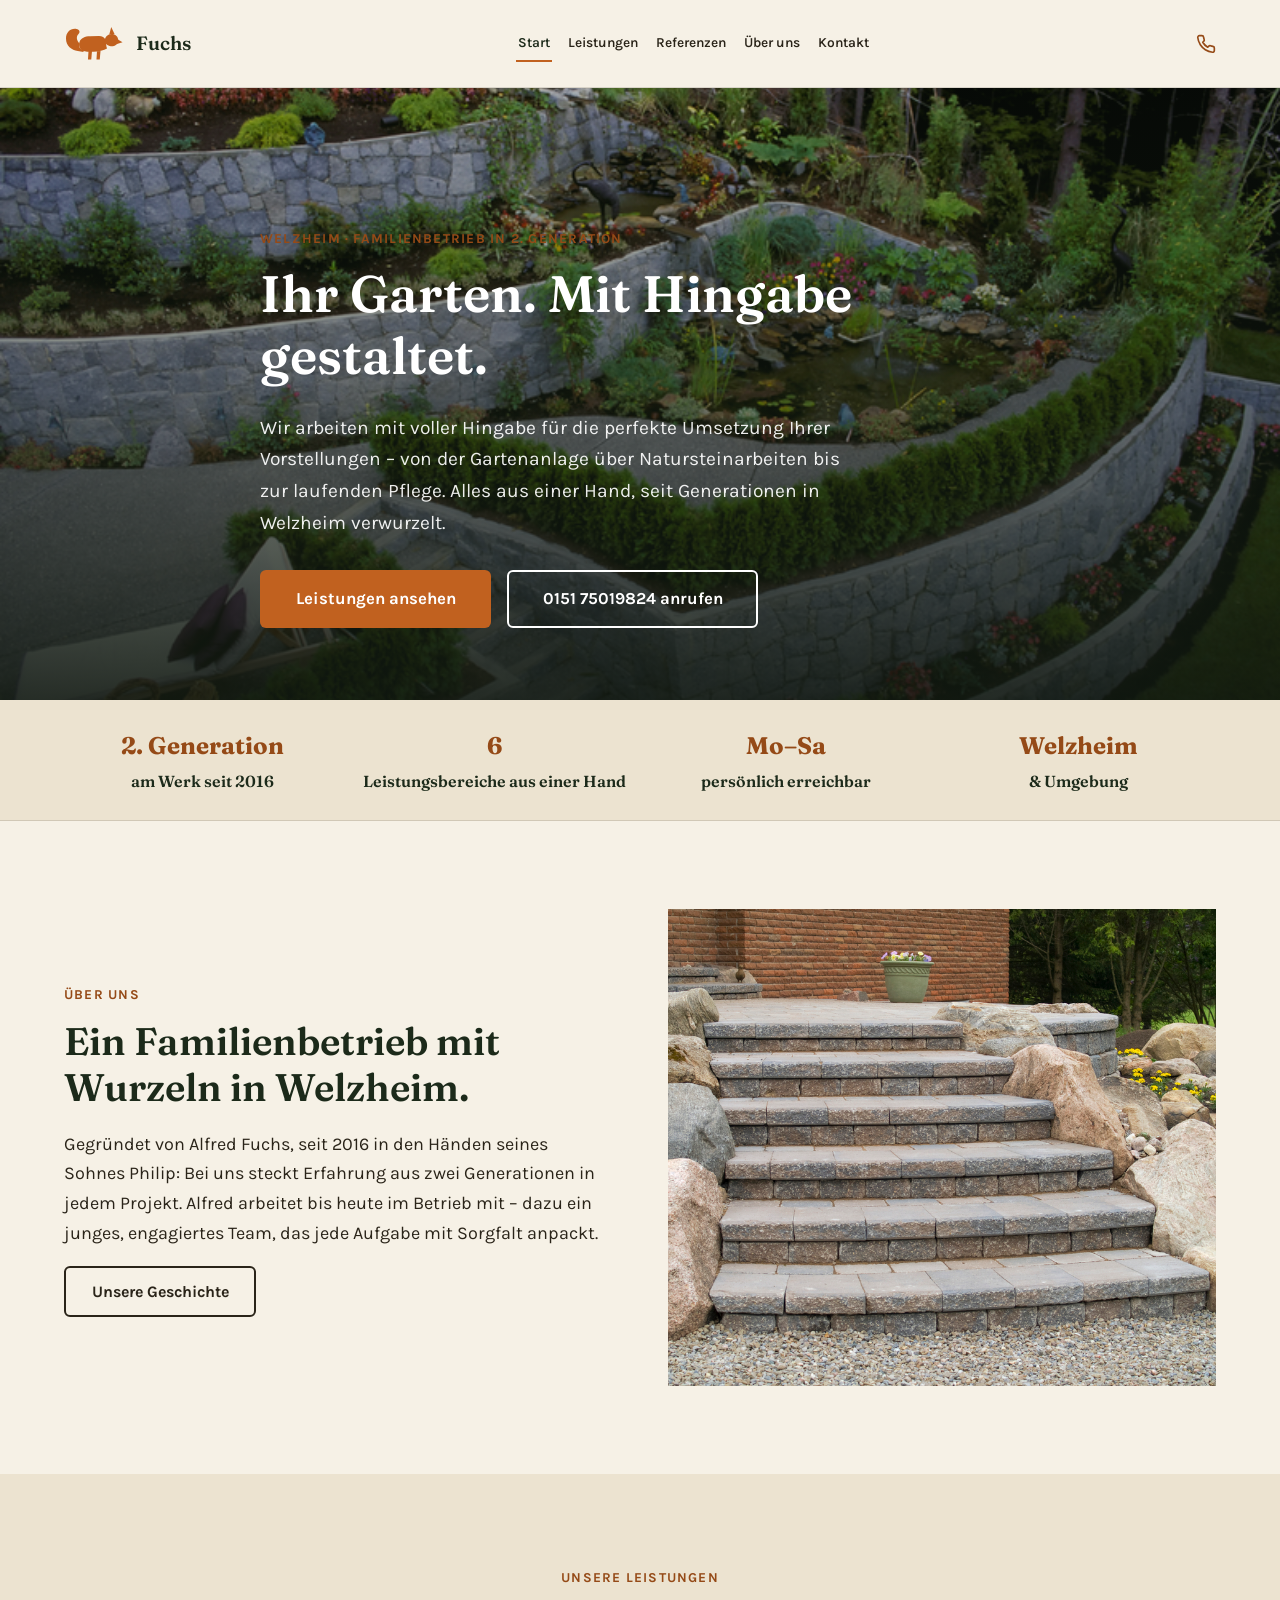
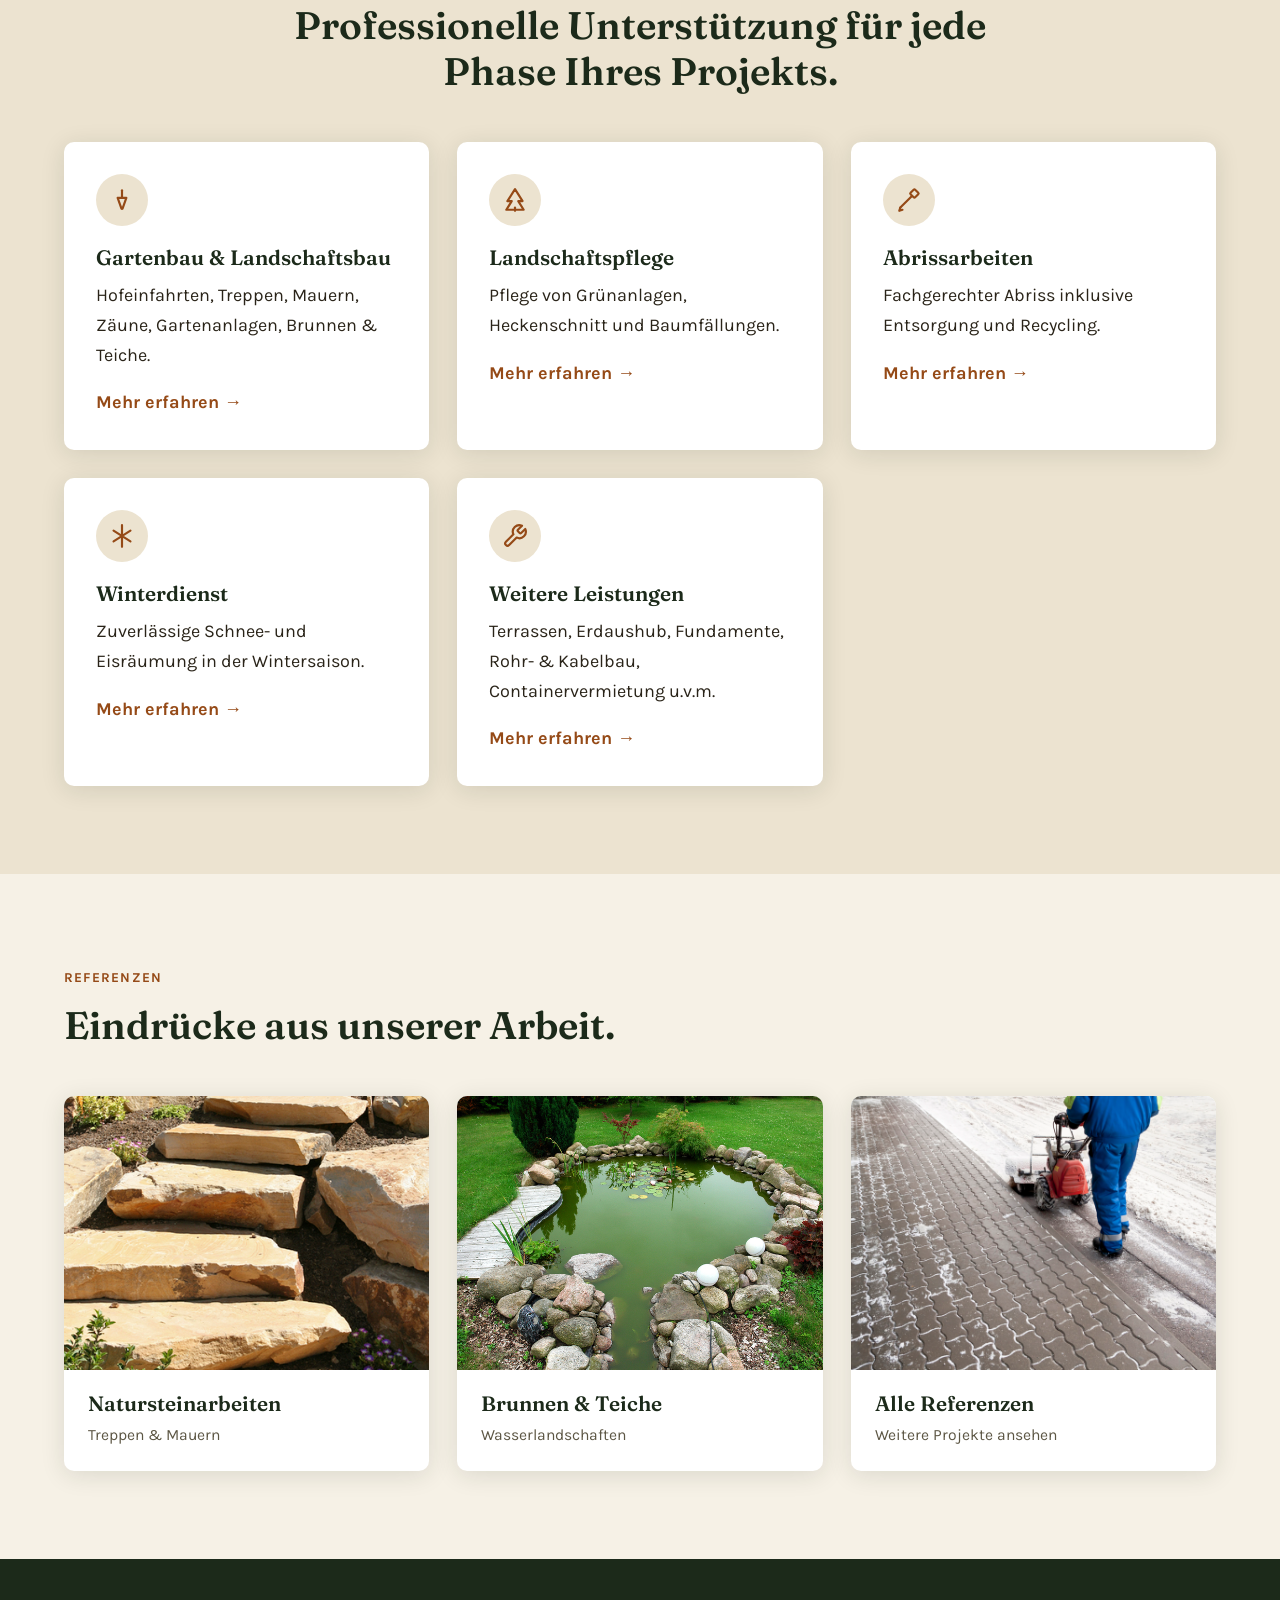
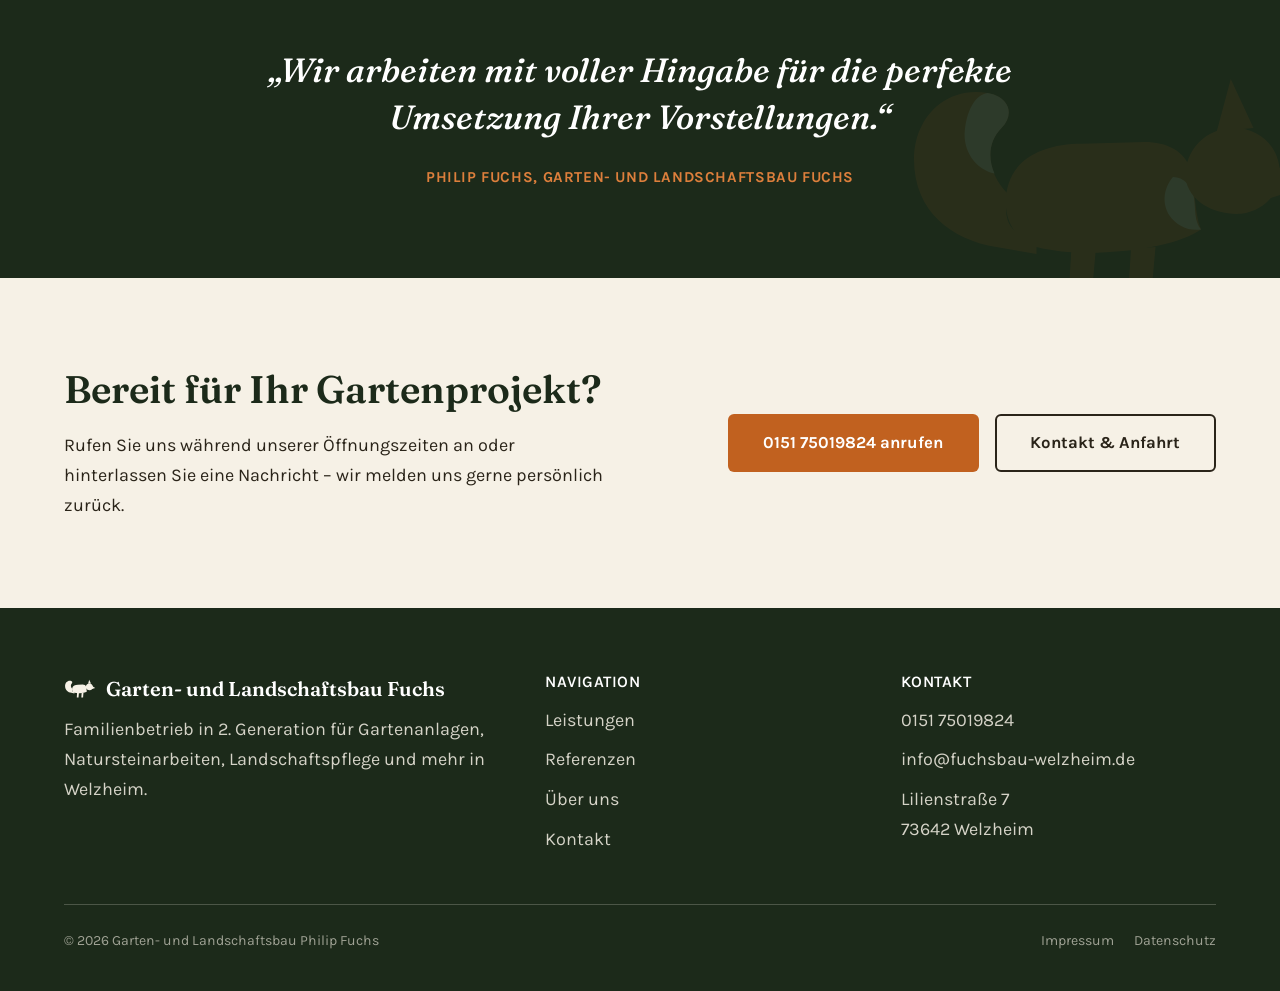
==== index.html @ cc35c5fd "Initial pitch-demo website for Garten- und Landschaftsbau Philip Fuchs Modern static site (HTML/CSS/" ====
<!DOCTYPE html>
<html lang="de">
<head>
<meta charset="UTF-8">
<script>document.documentElement.classList.add('js');</script>
<meta name="viewport" content="width=device-width, initial-scale=1.0">
<meta name="description" content="Garten- und Landschaftsbau Philip Fuchs in Welzheim – Familienbetrieb in 2. Generation für Gartenanlagen, Natursteinarbeiten, Landschaftspflege, Abrissarbeiten und Winterdienst.">
<meta name="keywords" content="Garten- und Landschaftsbau Welzheim, Philip Fuchs, Gartenbau, Landschaftsbau, Natursteinmauern, Gartenpflege, Baumfällung, Winterdienst, Pflasterarbeiten">
<title>Garten- und Landschaftsbau Philip Fuchs – Welzheim</title>
<link rel="icon" href="assets/images/favicon.svg" type="image/svg+xml">
<link rel="stylesheet" href="css/fonts.css">
<link rel="stylesheet" href="css/style.css?v=1">
</head>
<body>

<a class="skip-link" href="#main">Zum Inhalt springen</a>

<header class="site-header" id="site-header">
  <div class="container site-header__inner">
    <a href="index.html" class="site-header__brand" aria-label="Garten- und Landschaftsbau Philip Fuchs – Startseite">
      <img src="assets/images/favicon.svg" alt="" class="site-header__logo-img">
      <span class="site-header__brand-text">
        <span class="site-header__brand-main">Fuchs</span>
        <span class="site-header__brand-sub">Garten- &amp; Landschaftsbau seit Generationen</span>
      </span>
    </a>

    <nav id="site-nav" aria-label="Hauptnavigation">
      <ul class="site-nav__list">
        <li><a href="index.html" class="site-nav__link">Start</a></li>
        <li><a href="leistungen.html" class="site-nav__link">Leistungen</a></li>
        <li><a href="referenzen.html" class="site-nav__link">Referenzen</a></li>
        <li><a href="ueber-uns.html" class="site-nav__link">Über uns</a></li>
        <li><a href="kontakt.html" class="site-nav__link">Kontakt</a></li>
      </ul>
    </nav>

    <div class="site-header__actions">
      <a href="tel:+4915175019824" class="site-header__phone">
        <svg viewBox="0 0 24 24" fill="none" stroke="currentColor" stroke-width="2" stroke-linecap="round" stroke-linejoin="round" aria-hidden="true"><path d="M22 16.92v3a2 2 0 0 1-2.18 2 19.79 19.79 0 0 1-8.63-3.07 19.5 19.5 0 0 1-6-6 19.79 19.79 0 0 1-3.07-8.67A2 2 0 0 1 4.11 2h3a2 2 0 0 1 2 1.72c.127.96.361 1.903.7 2.81a2 2 0 0 1-.45 2.11L8.09 9.91a16 16 0 0 0 6 6l1.27-1.27a2 2 0 0 1 2.11-.45c.907.339 1.85.573 2.81.7A2 2 0 0 1 22 16.92z"/></svg>
        <span>0151 75019824</span>
      </a>
      <button id="nav-toggle" class="nav-toggle" aria-label="Menü öffnen" aria-expanded="false" aria-controls="site-nav">
        <span></span><span></span><span></span>
      </button>
    </div>
  </div>
</header>

<main id="main">

  <!-- DESKTOP: klassischer Foto-Hero -->
  <section class="hero-full" aria-label="Willkommen bei Garten- und Landschaftsbau Philip Fuchs">
    <div class="hero-full__bg" style="background-image:url('assets/images/referenz-gartenanlage-teich-terrassen.jpg')" aria-hidden="true"></div>
    <div class="container hero-full__content">
      <p class="eyebrow">Welzheim · Familienbetrieb in 2. Generation</p>
      <h1>Ihr Garten. Mit Hingabe gestaltet.</h1>
      <p class="hero__lead">Wir arbeiten mit voller Hingabe für die perfekte Umsetzung Ihrer Vorstellungen – von der Gartenanlage über Natursteinarbeiten bis zur laufenden Pflege. Alles aus einer Hand, seit Generationen in Welzheim verwurzelt.</p>
      <div class="hero__ctas">
        <a href="leistungen.html" class="btn btn--primary btn--lg">Leistungen ansehen</a>
        <a href="tel:+4915175019824" class="btn btn--outline btn--lg">0151 75019824 anrufen</a>
      </div>
    </div>
  </section>

  <!-- MOBIL -->
  <section class="home-hero" aria-label="Willkommen bei Garten- und Landschaftsbau Philip Fuchs">
    <div class="home-hero__bg" style="background-image:url('assets/images/referenz-gartenanlage-teich-terrassen.jpg')" aria-hidden="true"></div>
    <div class="container home-hero__content">
      <h1>Ihr Garten. Mit Hingabe gestaltet.</h1>
    </div>
  </section>
  <section class="home-intro">
    <div class="container">
      <p class="eyebrow">Welzheim · Familienbetrieb in 2. Generation</p>
      <p class="lead">Wir arbeiten mit voller Hingabe für die perfekte Umsetzung Ihrer Vorstellungen – von der Gartenanlage über Natursteinarbeiten bis zur laufenden Pflege.</p>
      <div class="hero__ctas">
        <a href="leistungen.html" class="btn btn--primary btn--lg">Leistungen ansehen</a>
        <a href="tel:+4915175019824" class="btn btn--outline btn--lg">0151 75019824 anrufen</a>
      </div>
    </div>
  </section>

  <!-- TRUST BAR -->
  <div class="trust-bar">
    <div class="container">
      <ul class="trust-bar__list">
        <li><strong>2. Generation</strong>am Werk seit 2016</li>
        <li><strong>6</strong>Leistungsbereiche aus einer Hand</li>
        <li><strong>Mo–Sa</strong>persönlich erreichbar</li>
        <li><strong>Welzheim</strong>&amp; Umgebung</li>
      </ul>
    </div>
  </div>

  <!-- ÜBER UNS TEASER -->
  <section class="section">
    <div class="container">
      <div class="grid grid--2" style="align-items:center; gap:56px;">
        <div class="reveal">
          <p class="eyebrow">Über uns</p>
          <h2>Ein Familienbetrieb mit Wurzeln in Welzheim.</h2>
          <p>Gegründet von Alfred Fuchs, seit 2016 in den Händen seines Sohnes Philip: Bei uns steckt Erfahrung aus zwei Generationen in jedem Projekt. Alfred arbeitet bis heute im Betrieb mit – dazu ein junges, engagiertes Team, das jede Aufgabe mit Sorgfalt anpackt.</p>
          <p><a href="ueber-uns.html" class="btn btn--outline">Unsere Geschichte</a></p>
        </div>
        <div class="reveal">
          <img src="assets/images/referenz-hauseingang-pflastertreppe.jpg" alt="Gepflasterte Eingangstreppe mit Natursteinmauern und Bepflanzung">
        </div>
      </div>
    </div>
  </section>

  <!-- LEISTUNGEN -->
  <section class="section section--alt">
    <div class="container">
      <div class="section__head section__head--center">
        <p class="eyebrow">Unsere Leistungen</p>
        <h2>Professionelle Unterstützung für jede Phase Ihres Projekts.</h2>
      </div>
      <div class="grid grid--3 reveal-group">
        <a href="leistungen.html#gartenbau" class="card card--service card--link reveal">
          <div class="card__icon"><svg viewBox="0 0 24 24" fill="none" stroke="currentColor" stroke-width="2" stroke-linecap="round" stroke-linejoin="round" aria-hidden="true"><path d="M12 3v7"/><path d="M8 10h8l-3.5 10a.6.6 0 0 1-1 0z"/></svg></div>
          <h3>Gartenbau &amp; Landschaftsbau</h3>
          <p>Hofeinfahrten, Treppen, Mauern, Zäune, Gartenanlagen, Brunnen &amp; Teiche.</p>
          <p class="card__cta">Mehr erfahren →</p>
        </a>
        <a href="leistungen.html#pflege" class="card card--service card--link reveal">
          <div class="card__icon"><svg viewBox="0 0 24 24" fill="none" stroke="currentColor" stroke-width="2" stroke-linecap="round" stroke-linejoin="round" aria-hidden="true"><path d="M12 2 5 13h4l-5 8h16l-5-8h4z"/><path d="M12 22v-3"/></svg></div>
          <h3>Landschaftspflege</h3>
          <p>Pflege von Grünanlagen, Heckenschnitt und Baumfällungen.</p>
          <p class="card__cta">Mehr erfahren →</p>
        </a>
        <a href="leistungen.html#abriss" class="card card--service card--link reveal">
          <div class="card__icon"><svg viewBox="0 0 24 24" fill="none" stroke="currentColor" stroke-width="2" stroke-linecap="round" stroke-linejoin="round" aria-hidden="true"><rect x="14" y="3" width="6" height="6" rx="1" transform="rotate(45 17 6)"/><path d="M14.5 8.5 4 19"/><path d="M4 19l-1 3 3-1"/></svg></div>
          <h3>Abrissarbeiten</h3>
          <p>Fachgerechter Abriss inklusive Entsorgung und Recycling.</p>
          <p class="card__cta">Mehr erfahren →</p>
        </a>
        <a href="leistungen.html#winterdienst" class="card card--service card--link reveal">
          <div class="card__icon"><svg viewBox="0 0 24 24" fill="none" stroke="currentColor" stroke-width="2" stroke-linecap="round" stroke-linejoin="round" aria-hidden="true"><path d="M12 2v20M4.2 7l15.6 10M4.2 17l15.6-10"/></svg></div>
          <h3>Winterdienst</h3>
          <p>Zuverlässige Schnee- und Eisräumung in der Wintersaison.</p>
          <p class="card__cta">Mehr erfahren →</p>
        </a>
        <a href="leistungen.html#weitere" class="card card--service card--link reveal">
          <div class="card__icon"><svg viewBox="0 0 24 24" fill="none" stroke="currentColor" stroke-width="2" stroke-linecap="round" stroke-linejoin="round" aria-hidden="true"><path d="M14.7 6.3a1 1 0 0 0 0 1.4l1.6 1.6a1 1 0 0 0 1.4 0l3.77-3.77a6 6 0 0 1-7.94 7.94l-6.91 6.91a2.12 2.12 0 0 1-3-3l6.91-6.91a6 6 0 0 1 7.94-7.94l-3.76 3.76z"/></svg></div>
          <h3>Weitere Leistungen</h3>
          <p>Terrassen, Erdaushub, Fundamente, Rohr- &amp; Kabelbau, Containervermietung u.v.m.</p>
          <p class="card__cta">Mehr erfahren →</p>
        </a>
      </div>
    </div>
  </section>

  <!-- REFERENZEN TEASER -->
  <section class="section">
    <div class="container">
      <div class="section__head">
        <p class="eyebrow">Referenzen</p>
        <h2>Eindrücke aus unserer Arbeit.</h2>
      </div>
      <div class="grid grid--3 reveal-group">
        <a href="referenzen.html" class="portfolio-card reveal">
          <div class="portfolio-card__frame"><img src="assets/images/referenz-natursteintreppe.jpg" alt="Natursteintreppe im Garten" class="portfolio-card__img"></div>
          <div class="portfolio-card__body"><h3>Natursteinarbeiten</h3><p>Treppen &amp; Mauern</p></div>
        </a>
        <a href="referenzen.html" class="portfolio-card reveal">
          <div class="portfolio-card__frame"><img src="assets/images/referenz-teich-seerosen.jpg" alt="Gartenteich mit Seerosen und Natursteinrand" class="portfolio-card__img"></div>
          <div class="portfolio-card__body"><h3>Brunnen &amp; Teiche</h3><p>Wasserlandschaften</p></div>
        </a>
        <a href="referenzen.html" class="portfolio-card reveal">
          <div class="portfolio-card__frame"><img src="assets/images/referenz-winterdienst-schneeraeumung.jpg" alt="Winterdienst auf gepflastertem Weg" class="portfolio-card__img"></div>
          <div class="portfolio-card__body"><h3>Alle Referenzen</h3><p>Weitere Projekte ansehen</p></div>
        </a>
      </div>
    </div>
  </section>

  <!-- ZITAT-BAND -->
  <section class="section section--dark quote-band">
    <img src="assets/images/fox-mark-color.svg" alt="" class="quote-band__mark" aria-hidden="true">
    <div class="container">
      <blockquote>„Wir arbeiten mit voller Hingabe für die perfekte Umsetzung Ihrer Vorstellungen.“</blockquote>
      <cite>Philip Fuchs, Garten- und Landschaftsbau Fuchs</cite>
    </div>
  </section>

  <!-- KONTAKT CTA -->
  <section class="section">
    <div class="container">
      <div class="grid grid--2" style="align-items:center; gap:40px;">
        <div>
          <h2>Bereit für Ihr Gartenprojekt?</h2>
          <p>Rufen Sie uns während unserer Öffnungszeiten an oder hinterlassen Sie eine Nachricht – wir melden uns gerne persönlich zurück.</p>
        </div>
        <div style="display:flex; gap:16px; flex-wrap:wrap; justify-content:flex-end;">
          <a href="tel:+4915175019824" class="btn btn--primary btn--lg">0151 75019824 anrufen</a>
          <a href="kontakt.html" class="btn btn--outline btn--lg">Kontakt &amp; Anfahrt</a>
        </div>
      </div>
    </div>
  </section>

</main>

<footer class="site-footer">
  <div class="container">
    <div class="footer-grid">
      <div>
        <div class="footer-brand"><img src="assets/images/fox-mark-cream.svg" alt="">Garten- und Landschaftsbau Fuchs</div>
        <p>Familienbetrieb in 2. Generation für Gartenanlagen, Natursteinarbeiten, Landschaftspflege und mehr in Welzheim.</p>
      </div>
      <div>
        <h4>Navigation</h4>
        <ul>
          <li><a href="leistungen.html">Leistungen</a></li>
          <li><a href="referenzen.html">Referenzen</a></li>
          <li><a href="ueber-uns.html">Über uns</a></li>
          <li><a href="kontakt.html">Kontakt</a></li>
        </ul>
      </div>
      <div>
        <h4>Kontakt</h4>
        <ul>
          <li><a href="tel:+4915175019824">0151 75019824</a></li>
          <li><a href="mailto:info@fuchsbau-welzheim.de">info@fuchsbau-welzheim.de</a></li>
          <li>Lilienstraße 7<br>73642 Welzheim</li>
        </ul>
      </div>
    </div>
    <div class="footer-bottom">
      <span>&copy; <span id="year"></span> Garten- und Landschaftsbau Philip Fuchs</span>
      <ul>
        <li><a href="impressum.html">Impressum</a></li>
        <li><a href="datenschutz.html">Datenschutz</a></li>
      </ul>
    </div>
  </div>
</footer>

<script src="js/main.js?v=1"></script>
</body>
</html>
---- css/fonts.css ----
/* ============================================================
   fonts.css – Selbst gehostete Google Fonts (Fraunces, Karla).
   Kein Nachladen von fonts.googleapis.com / fonts.gstatic.com beim
   Seitenaufruf (DSGVO: keine Verbindung zu Google-Servern nötig).

   Dateien liegen lokal unter assets/fonts/ und wurden 1:1 von Google
   Fonts heruntergeladen (Fraunces 500/600/700 + Italic 500, Karla
   400/500/600/700). Enthalten sind "latin" und "latin-ext" (deckt
   Deutsch inkl. ä/ö/ü/ß vollständig ab).
   ============================================================ */

/* ── Fraunces (Überschriften) ───────────────────────────────── */
/* latin-ext */
@font-face {
  font-family: 'Fraunces';
  font-style: italic;
  font-weight: 500;
  font-display: swap;
  src: url('../assets/fonts/6NVf8FyLNQOQZAnv9ZwNjucMHVn85Ni7emAe9lKqZTnbB-gzTK0K1ChJdt9vIVYX9G37lvd9sPEKsxx664UJf1h5Tc7frU92Ng.woff2') format('woff2');
  unicode-range: U+0100-02BA, U+02BD-02C5, U+02C7-02CC, U+02CE-02D7, U+02DD-02FF, U+0304, U+0308, U+0329, U+1D00-1DBF, U+1E00-1E9F, U+1EF2-1EFF, U+2020, U+20A0-20AB, U+20AD-20C0, U+2113, U+2C60-2C7F, U+A720-A7FF;
}
/* latin */
@font-face {
  font-family: 'Fraunces';
  font-style: italic;
  font-weight: 500;
  font-display: swap;
  src: url('../assets/fonts/6NVf8FyLNQOQZAnv9ZwNjucMHVn85Ni7emAe9lKqZTnbB-gzTK0K1ChJdt9vIVYX9G37lvd9sPEKsxx664UJf1h5Tc7RrU8.woff2') format('woff2');
  unicode-range: U+0000-00FF, U+0131, U+0152-0153, U+02BB-02BC, U+02C6, U+02DA, U+02DC, U+0304, U+0308, U+0329, U+2000-206F, U+20AC, U+2122, U+2191, U+2193, U+2212, U+2215, U+FEFF, U+FFFD;
}
/* latin-ext — weights 500/600/700 share the same optical-size file */
@font-face {
  font-family: 'Fraunces';
  font-style: normal;
  font-weight: 500;
  font-display: swap;
  src: url('../assets/fonts/6NUu8FyLNQOQZAnv9bYEvDiIdE9Ea92uemAk_WBq8U_9v0c2Wa0K7iN7hzFUPJH58nib14c1qv86Rg.woff2') format('woff2');
  unicode-range: U+0100-02BA, U+02BD-02C5, U+02C7-02CC, U+02CE-02D7, U+02DD-02FF, U+0304, U+0308, U+0329, U+1D00-1DBF, U+1E00-1E9F, U+1EF2-1EFF, U+2020, U+20A0-20AB, U+20AD-20C0, U+2113, U+2C60-2C7F, U+A720-A7FF;
}
/* latin */
@font-face {
  font-family: 'Fraunces';
  font-style: normal;
  font-weight: 500;
  font-display: swap;
  src: url('../assets/fonts/6NUu8FyLNQOQZAnv9bYEvDiIdE9Ea92uemAk_WBq8U_9v0c2Wa0K7iN7hzFUPJH58nib14c7qv8.woff2') format('woff2');
  unicode-range: U+0000-00FF, U+0131, U+0152-0153, U+02BB-02BC, U+02C6, U+02DA, U+02DC, U+0304, U+0308, U+0329, U+2000-206F, U+20AC, U+2122, U+2191, U+2193, U+2212, U+2215, U+FEFF, U+FFFD;
}
/* latin-ext */
@font-face {
  font-family: 'Fraunces';
  font-style: normal;
  font-weight: 600;
  font-display: swap;
  src: url('../assets/fonts/6NUu8FyLNQOQZAnv9bYEvDiIdE9Ea92uemAk_WBq8U_9v0c2Wa0K7iN7hzFUPJH58nib14c1qv86Rg.woff2') format('woff2');
  unicode-range: U+0100-02BA, U+02BD-02C5, U+02C7-02CC, U+02CE-02D7, U+02DD-02FF, U+0304, U+0308, U+0329, U+1D00-1DBF, U+1E00-1E9F, U+1EF2-1EFF, U+2020, U+20A0-20AB, U+20AD-20C0, U+2113, U+2C60-2C7F, U+A720-A7FF;
}
/* latin */
@font-face {
  font-family: 'Fraunces';
  font-style: normal;
  font-weight: 600;
  font-display: swap;
  src: url('../assets/fonts/6NUu8FyLNQOQZAnv9bYEvDiIdE9Ea92uemAk_WBq8U_9v0c2Wa0K7iN7hzFUPJH58nib14c7qv8.woff2') format('woff2');
  unicode-range: U+0000-00FF, U+0131, U+0152-0153, U+02BB-02BC, U+02C6, U+02DA, U+02DC, U+0304, U+0308, U+0329, U+2000-206F, U+20AC, U+2122, U+2191, U+2193, U+2212, U+2215, U+FEFF, U+FFFD;
}
/* latin-ext */
@font-face {
  font-family: 'Fraunces';
  font-style: normal;
  font-weight: 700;
  font-display: swap;
  src: url('../assets/fonts/6NUu8FyLNQOQZAnv9bYEvDiIdE9Ea92uemAk_WBq8U_9v0c2Wa0K7iN7hzFUPJH58nib14c1qv86Rg.woff2') format('woff2');
  unicode-range: U+0100-02BA, U+02BD-02C5, U+02C7-02CC, U+02CE-02D7, U+02DD-02FF, U+0304, U+0308, U+0329, U+1D00-1DBF, U+1E00-1E9F, U+1EF2-1EFF, U+2020, U+20A0-20AB, U+20AD-20C0, U+2113, U+2C60-2C7F, U+A720-A7FF;
}
/* latin */
@font-face {
  font-family: 'Fraunces';
  font-style: normal;
  font-weight: 700;
  font-display: swap;
  src: url('../assets/fonts/6NUu8FyLNQOQZAnv9bYEvDiIdE9Ea92uemAk_WBq8U_9v0c2Wa0K7iN7hzFUPJH58nib14c7qv8.woff2') format('woff2');
  unicode-range: U+0000-00FF, U+0131, U+0152-0153, U+02BB-02BC, U+02C6, U+02DA, U+02DC, U+0304, U+0308, U+0329, U+2000-206F, U+20AC, U+2122, U+2191, U+2193, U+2212, U+2215, U+FEFF, U+FFFD;
}

/* ── Karla (Fließtext) ──────────────────────────────────────── */
/* latin-ext — weights 400/500/600/700 share the same file */
@font-face {
  font-family: 'Karla';
  font-style: normal;
  font-weight: 400;
  font-display: swap;
  src: url('../assets/fonts/qkB9XvYC6trAT55ZBi1ueQVIjQTD-JrIH2G7nytkHRyQ8p4wUjm6bnEr.woff2') format('woff2');
  unicode-range: U+0100-02BA, U+02BD-02C5, U+02C7-02CC, U+02CE-02D7, U+02DD-02FF, U+0304, U+0308, U+0329, U+1D00-1DBF, U+1E00-1E9F, U+1EF2-1EFF, U+2020, U+20A0-20AB, U+20AD-20C0, U+2113, U+2C60-2C7F, U+A720-A7FF;
}
/* latin */
@font-face {
  font-family: 'Karla';
  font-style: normal;
  font-weight: 400;
  font-display: swap;
  src: url('../assets/fonts/qkB9XvYC6trAT55ZBi1ueQVIjQTD-JrIH2G7nytkHRyQ8p4wUje6bg.woff2') format('woff2');
  unicode-range: U+0000-00FF, U+0131, U+0152-0153, U+02BB-02BC, U+02C6, U+02DA, U+02DC, U+0304, U+0308, U+0329, U+2000-206F, U+20AC, U+2122, U+2191, U+2193, U+2212, U+2215, U+FEFF, U+FFFD;
}
/* latin-ext */
@font-face {
  font-family: 'Karla';
  font-style: normal;
  font-weight: 500;
  font-display: swap;
  src: url('../assets/fonts/qkB9XvYC6trAT55ZBi1ueQVIjQTD-JrIH2G7nytkHRyQ8p4wUjm6bnEr.woff2') format('woff2');
  unicode-range: U+0100-02BA, U+02BD-02C5, U+02C7-02CC, U+02CE-02D7, U+02DD-02FF, U+0304, U+0308, U+0329, U+1D00-1DBF, U+1E00-1E9F, U+1EF2-1EFF, U+2020, U+20A0-20AB, U+20AD-20C0, U+2113, U+2C60-2C7F, U+A720-A7FF;
}
/* latin */
@font-face {
  font-family: 'Karla';
  font-style: normal;
  font-weight: 500;
  font-display: swap;
  src: url('../assets/fonts/qkB9XvYC6trAT55ZBi1ueQVIjQTD-JrIH2G7nytkHRyQ8p4wUje6bg.woff2') format('woff2');
  unicode-range: U+0000-00FF, U+0131, U+0152-0153, U+02BB-02BC, U+02C6, U+02DA, U+02DC, U+0304, U+0308, U+0329, U+2000-206F, U+20AC, U+2122, U+2191, U+2193, U+2212, U+2215, U+FEFF, U+FFFD;
}
/* latin-ext */
@font-face {
  font-family: 'Karla';
  font-style: normal;
  font-weight: 600;
  font-display: swap;
  src: url('../assets/fonts/qkB9XvYC6trAT55ZBi1ueQVIjQTD-JrIH2G7nytkHRyQ8p4wUjm6bnEr.woff2') format('woff2');
  unicode-range: U+0100-02BA, U+02BD-02C5, U+02C7-02CC, U+02CE-02D7, U+02DD-02FF, U+0304, U+0308, U+0329, U+1D00-1DBF, U+1E00-1E9F, U+1EF2-1EFF, U+2020, U+20A0-20AB, U+20AD-20C0, U+2113, U+2C60-2C7F, U+A720-A7FF;
}
/* latin */
@font-face {
  font-family: 'Karla';
  font-style: normal;
  font-weight: 600;
  font-display: swap;
  src: url('../assets/fonts/qkB9XvYC6trAT55ZBi1ueQVIjQTD-JrIH2G7nytkHRyQ8p4wUje6bg.woff2') format('woff2');
  unicode-range: U+0000-00FF, U+0131, U+0152-0153, U+02BB-02BC, U+02C6, U+02DA, U+02DC, U+0304, U+0308, U+0329, U+2000-206F, U+20AC, U+2122, U+2191, U+2193, U+2212, U+2215, U+FEFF, U+FFFD;
}
/* latin-ext */
@font-face {
  font-family: 'Karla';
  font-style: normal;
  font-weight: 700;
  font-display: swap;
  src: url('../assets/fonts/qkB9XvYC6trAT55ZBi1ueQVIjQTD-JrIH2G7nytkHRyQ8p4wUjm6bnEr.woff2') format('woff2');
  unicode-range: U+0100-02BA, U+02BD-02C5, U+02C7-02CC, U+02CE-02D7, U+02DD-02FF, U+0304, U+0308, U+0329, U+1D00-1DBF, U+1E00-1E9F, U+1EF2-1EFF, U+2020, U+20A0-20AB, U+20AD-20C0, U+2113, U+2C60-2C7F, U+A720-A7FF;
}
/* latin */
@font-face {
  font-family: 'Karla';
  font-style: normal;
  font-weight: 700;
  font-display: swap;
  src: url('../assets/fonts/qkB9XvYC6trAT55ZBi1ueQVIjQTD-JrIH2G7nytkHRyQ8p4wUje6bg.woff2') format('woff2');
  unicode-range: U+0000-00FF, U+0131, U+0152-0153, U+02BB-02BC, U+02C6, U+02DA, U+02DC, U+0304, U+0308, U+0329, U+2000-206F, U+20AC, U+2122, U+2191, U+2193, U+2212, U+2215, U+FEFF, U+FFFD;
}
---- css/style.css ----
/* ============================================================
   Garten- und Landschaftsbau Philip Fuchs – style.css
   Erdiges, natürliches Design mit Fuchsrot als Markenakzent.
   Reines CSS, kein Framework. Kleine, zurückhaltende Animationen.
   ============================================================ */

/* ── Custom Properties / Design Tokens ──────────────────────── */
:root {
  /* Farben: Tannengrün als Basis, warmes Creme, Fuchsrot als Akzent */
  --color-forest-950: #1c2a1a;
  --color-forest-800: #2c3f26;
  --color-forest-600: #4d6b3f;
  --color-stone-100: #f6f1e6;
  --color-stone-200: #ece3d0;
  --color-ink: #2a2419;
  --color-ink-soft: #5c5644;
  --color-white: #ffffff;
  --color-fox: #c1611f;
  --color-fox-light: #dd7f3c;
  --color-fox-dark: #954a17;
  --color-border: rgba(42, 36, 25, 0.14);
  --color-border-light: rgba(246, 241, 230, 0.22);

  --font-display: 'Fraunces', Georgia, 'Times New Roman', serif;
  --font-body: 'Karla', -apple-system, BlinkMacSystemFont, 'Segoe UI', sans-serif;

  --container-width: 1200px;
  --radius: 6px;
  --radius-lg: 10px;
  --shadow-soft: 0 2px 18px rgba(28, 42, 26, 0.1);
  --shadow-card: 0 4px 24px rgba(28, 42, 26, 0.12);

  --nav-height: 88px;
}

/* ── Reset ───────────────────────────────────────────────────── */
*, *::before, *::after { box-sizing: border-box; }
html { scroll-behavior: smooth; scroll-padding-top: var(--nav-height); }
@media (prefers-reduced-motion: reduce) {
  html { scroll-behavior: auto; }
  *, *::before, *::after {
    animation-duration: 0.01ms !important;
    animation-iteration-count: 1 !important;
    transition-duration: 0.01ms !important;
    scroll-behavior: auto !important;
  }
}
body {
  margin: 0;
  font-family: var(--font-body);
  font-size: 18px;
  line-height: 1.65;
  color: var(--color-ink);
  background: var(--color-stone-100);
  -webkit-font-smoothing: antialiased;
}
img { max-width: 100%; display: block; }
a { color: inherit; text-decoration: none; }
ul { margin: 0; padding: 0; list-style: none; }
h1, h2, h3, h4 {
  font-family: var(--font-display);
  font-weight: 600;
  line-height: 1.2;
  margin: 0 0 0.5em;
  color: var(--color-forest-950);
}
h1 { font-size: clamp(2.1rem, 4vw, 3.2rem); font-weight: 600; }
h2 { font-size: clamp(1.7rem, 3vw, 2.4rem); }
h3 { font-size: 1.3rem; font-weight: 600; }
p { margin: 0 0 1em; }
p:last-child { margin-bottom: 0; }

/* ── Layout Helpers ──────────────────────────────────────────── */
.container {
  max-width: var(--container-width);
  margin: 0 auto;
  padding: 0 24px;
}
.section { padding: 88px 0; }
.section--alt { background: var(--color-stone-200); }
.section--dark {
  background: var(--color-forest-950);
  color: var(--color-stone-100);
}
.section--dark h2, .section--dark h3 { color: var(--color-white); }
.section__head { max-width: 720px; margin: 0 0 48px; }
.section__head--center { margin-left: auto; margin-right: auto; text-align: center; }
.eyebrow {
  display: inline-block;
  font-family: var(--font-body);
  font-weight: 700;
  font-size: 0.85rem;
  letter-spacing: 0.09em;
  text-transform: uppercase;
  color: var(--color-fox-dark);
  margin-bottom: 0.9em;
}
.section--dark .eyebrow { color: var(--color-fox-light); }

@media (max-width: 640px) {
  .section { padding: 56px 0; }
  .container { padding: 0 20px; }
}

/* ── Buttons ─────────────────────────────────────────────────── */
.btn {
  display: inline-flex;
  align-items: center;
  gap: 0.5em;
  font-family: var(--font-body);
  font-weight: 700;
  font-size: 1rem;
  padding: 0.9em 1.6em;
  border-radius: var(--radius);
  border: 2px solid transparent;
  cursor: pointer;
  transition: background-color 0.2s ease, color 0.2s ease, border-color 0.2s ease, transform 0.15s ease;
  line-height: 1.1;
}
.btn:active { transform: translateY(1px); }
.btn--primary { background: var(--color-fox); color: var(--color-white); }
.btn--primary:hover { background: var(--color-fox-light); }
.btn--outline { background: transparent; border-color: currentColor; color: inherit; }
.btn--outline:hover { background: rgba(0, 0, 0, 0.06); }
.section--dark .btn--outline:hover,
.site-header .btn--outline:hover { background: rgba(255, 255, 255, 0.1); }
.btn--lg { padding: 1.05em 2em; font-size: 1.05rem; }
.btn--sm { padding: 0.6em 1.1em; font-size: 0.9rem; }
.btn--block { width: 100%; justify-content: center; }

/* ── Header / Navigation ─────────────────────────────────────── */
.site-header {
  position: sticky;
  top: 0;
  z-index: 1000;
  height: var(--nav-height);
  display: flex;
  align-items: center;
  background: var(--color-stone-100);
  border-bottom: 1px solid var(--color-border);
  transition: box-shadow 0.2s ease;
}
.site-header.is-scrolled { box-shadow: var(--shadow-soft); }
.site-header__inner {
  display: flex;
  align-items: center;
  justify-content: space-between;
  gap: 24px;
  width: 100%;
}
.site-header__brand { display: flex; align-items: center; gap: 12px; }
.site-header__logo-img { height: 40px; width: auto; }
.site-header__brand-text { display: flex; flex-direction: column; line-height: 1.15; }
.site-header__brand-main { font-family: var(--font-display); font-size: 1.2rem; font-weight: 600; color: var(--color-forest-950); }
.site-header__brand-sub {
  font-family: var(--font-body);
  font-size: 0.72rem;
  font-weight: 500;
  letter-spacing: 0.04em;
  color: var(--color-ink-soft);
}
.site-header__actions { display: flex; align-items: center; gap: 16px; }
.site-header__phone {
  display: flex;
  align-items: center;
  gap: 0.5em;
  font-weight: 700;
  color: var(--color-forest-950);
  white-space: nowrap;
}
.site-header__phone svg { width: 20px; height: 20px; flex-shrink: 0; color: var(--color-fox-dark); }

.nav-toggle {
  display: none;
  flex-direction: column;
  justify-content: center;
  gap: 5px;
  width: 44px;
  height: 44px;
  border: none;
  background: transparent;
  cursor: pointer;
  padding: 0;
}
.nav-toggle span {
  display: block;
  height: 2px;
  width: 26px;
  margin: 0 auto;
  background: var(--color-forest-950);
  transition: transform 0.2s ease, opacity 0.2s ease;
}
.nav-toggle[aria-expanded="true"] span:nth-child(1) { transform: translateY(7px) rotate(45deg); }
.nav-toggle[aria-expanded="true"] span:nth-child(2) { opacity: 0; }
.nav-toggle[aria-expanded="true"] span:nth-child(3) { transform: translateY(-7px) rotate(-45deg); }

/* #site-nav sits inside .site-header__inner as a normal flex item on
   desktop; header uses a solid background (no backdrop-filter), so
   nesting it here avoids the iOS fixed-child clipping bug seen on
   projects with translucent headers. */
.site-nav__list { display: flex; align-items: center; gap: 22px; }
.site-nav__link {
  display: block;
  white-space: nowrap;
  font-weight: 600;
  font-size: 0.95rem;
  color: var(--color-ink);
  padding: 6px 2px;
  border-bottom: 2px solid transparent;
  transition: border-color 0.15s ease, color 0.15s ease;
}
.site-nav__link:hover,
.site-nav__link.is-active { border-color: var(--color-fox); color: var(--color-forest-950); }

@media (min-width: 1025px) {
  #site-nav { display: flex; }
}

/* Zwischen 1025–1300px wird es eng (7 Nav-Punkte + Logo + Telefon) —
   etwas kompakter, damit "Landschaftspflege" & Co. nicht umbrechen. */
@media (min-width: 1025px) and (max-width: 1300px) {
  .site-nav__list { gap: 14px; }
  .site-nav__link { font-size: 0.86rem; }
  .site-header__brand-sub { display: none; }
  .site-header__phone span { display: none; }
}

@media (max-width: 1024px) {
  .site-header__brand-sub { display: none; }
  .nav-toggle { display: flex; }
  #site-nav {
    position: fixed;
    top: var(--nav-height);
    left: 0;
    right: 0;
    bottom: 0;
    z-index: 999;
    background: var(--color-forest-950);
    transform: translateX(100%);
    transition: transform 0.25s ease;
    overflow-y: auto;
  }
  #site-nav.is-open { transform: translateX(0); }
  .site-nav__list { flex-direction: column; align-items: stretch; gap: 0; padding: 16px 24px 40px; }
  .site-nav__list li { border-bottom: 1px solid var(--color-border-light); }
  .site-nav__link { display: block; padding: 18px 4px; color: var(--color-stone-100); font-size: 1.15rem; }
  .site-nav__link:hover, .site-nav__link.is-active { color: var(--color-fox-light); }
  .site-header__phone span { display: none; }
}

@media (max-width: 480px) {
  .site-header__brand-main { font-size: 1.05rem; }
  .site-header__logo-img { height: 34px; }
}

/* ── Unterseiten: zwei Layouts je Breakpoint ─────────────────────
   Mobil (.page-header + .page-banner): Text getrennt vom Foto.
   Desktop (.page-hero-full): Text liegt auf dem Foto. */
.page-header { background: var(--color-forest-950); color: var(--color-white); padding: 48px 0 40px; }
.page-header h1 { color: var(--color-white); margin-bottom: 0.4em; }
.hero__lead { font-size: 1.2rem; max-width: 55ch; color: rgba(255,255,255,0.92); }
.hero__ctas { display: flex; flex-wrap: wrap; gap: 16px; margin-top: 32px; }

.page-banner { width: 100%; overflow: hidden; aspect-ratio: 16/5; }
.page-banner img { width: 100%; height: 100%; object-fit: cover; display: block; }

.page-hero-full { position: relative; color: var(--color-white); display: flex; align-items: center; min-height: 52vh; }
.page-hero-full__bg { position: absolute; inset: 0; background-size: cover; background-position: center; }
.page-hero-full__bg::after {
  content: '';
  position: absolute;
  inset: 0;
  background: linear-gradient(180deg, rgba(20,32,20,0.55) 0%, rgba(20,32,20,0.78) 100%);
}
.page-hero-full__content { position: relative; padding: 56px 0; max-width: 760px; }
.page-hero-full h1 { color: var(--color-white); }
.page-hero-full .hero__lead { font-size: 1.05rem; }

@media (max-width: 640px) { .page-hero-full { display: none; } }
@media (min-width: 641px) { .page-header, .page-banner { display: none; } }

/* ── Startseite: zwei komplett unterschiedliche Layouts ─────────── */
.hero-full { position: relative; color: var(--color-white); display: flex; align-items: flex-end; min-height: 68vh; }
.hero-full__bg { position: absolute; inset: 0; background-size: cover; background-position: center; }
.hero-full__bg::after {
  content: '';
  position: absolute;
  inset: 0;
  background: linear-gradient(180deg, rgba(20,30,20,0.32) 0%, rgba(20,30,20,0.58) 55%, rgba(16,24,16,0.9) 100%);
}
.hero-full__content { position: relative; padding: 64px 0 72px; max-width: 760px; }
.hero-full h1 { color: var(--color-white); }

.home-hero { position: relative; min-height: 52vh; display: flex; align-items: flex-end; color: var(--color-white); }
.home-hero__bg { position: absolute; inset: 0; background-size: cover; background-position: center; }
.home-hero__bg::after {
  content: '';
  position: absolute;
  inset: 0;
  background: linear-gradient(180deg, rgba(16,24,16,0.05) 0%, rgba(15,22,15,0.75) 100%);
}
.home-hero__content { position: relative; padding: 40px 0; }
.home-hero h1 { color: var(--color-white); margin: 0; }

.home-intro { padding: 40px 0 8px; }
.home-intro .eyebrow { display: block; }
.home-intro p.lead { font-size: 1.15rem; color: var(--color-ink-soft); max-width: 68ch; margin: 0.6em 0 0; }

.home-hero, .home-intro { display: none; }
@media (max-width: 640px) {
  .hero-full { display: none; }
  .home-hero { display: flex; }
  .home-intro { display: block; }
}

@media (max-width: 640px) {
  .page-header { padding: 36px 0 32px; }
  .home-hero { min-height: 38vh; }
  .home-hero__content { padding: 28px 0; }
  .home-intro { padding: 32px 0 4px; }
  .hero__lead { font-size: 1rem; }
  .hero__ctas { flex-direction: column; align-items: flex-start; margin-top: 22px; gap: 14px; }
  .hero__ctas .btn--primary { padding: 0.8em 1.5em; font-size: 1rem; }
  .hero__ctas .btn--outline { border: none; padding: 0.2em 0; text-decoration: underline; text-underline-offset: 3px; }
  .page-banner { aspect-ratio: 4/3; }
}

/* ── Trust Bar ───────────────────────────────────────────────── */
/* Bewusst HELL statt dunkel direkt nach dem dunklen Hero — sonst
   wirken zwei dunkle Blöcke hintereinander wie eine geschlossene
   Wand. Die helle Leiste schafft einen klaren Wechsel. */
.trust-bar { background: var(--color-stone-200); color: var(--color-forest-950); padding: 26px 0; border-bottom: 1px solid var(--color-border); }
.trust-bar__list {
  display: flex;
  flex-wrap: wrap;
  justify-content: space-between;
  gap: 16px;
  font-family: var(--font-display);
  font-weight: 600;
  font-size: 1rem;
  text-align: center;
}
.trust-bar__list li { flex: 1 1 200px; }
.trust-bar__list strong { display: block; font-size: 1.5rem; color: var(--color-fox-dark); margin-bottom: 2px; }

@media (max-width: 640px) {
  .trust-bar { padding: 28px 0; }
  .trust-bar__list { gap: 20px; }
}

/* ── Grid & Cards ────────────────────────────────────────────── */
.grid { display: grid; gap: 28px; }
.grid--3 { grid-template-columns: repeat(3, 1fr); }
.grid--2 { grid-template-columns: repeat(2, 1fr); }
.grid--4 { grid-template-columns: repeat(4, 1fr); }
.grid--5 { grid-template-columns: repeat(5, 1fr); }
@media (max-width: 1000px) { .grid--5 { grid-template-columns: repeat(3, 1fr); } }
@media (max-width: 900px) { .grid--3, .grid--4 { grid-template-columns: repeat(2, 1fr); } }
@media (max-width: 600px) { .grid--2, .grid--3, .grid--4, .grid--5 { grid-template-columns: 1fr; } }

.card { background: var(--color-white); border-radius: var(--radius-lg); padding: 32px; box-shadow: var(--shadow-card); height: 100%; transition: transform 0.2s ease, box-shadow 0.2s ease; }
.card--link:hover, .card--service:hover { transform: translateY(-4px); box-shadow: 0 10px 32px rgba(28, 42, 26, 0.16); }
.card--service .card__icon {
  width: 52px;
  height: 52px;
  border-radius: 50%;
  background: var(--color-stone-200);
  display: flex;
  align-items: center;
  justify-content: center;
  margin-bottom: 20px;
  color: var(--color-fox-dark);
}
.card--service .card__icon svg { width: 26px; height: 26px; }
.card--service ul { margin-top: 14px; }
.card--service li { padding-left: 1.4em; position: relative; margin-bottom: 0.5em; color: var(--color-ink-soft); }
.card--service li::before {
  content: '';
  position: absolute;
  left: 0.15em;
  top: 0.6em;
  width: 6px;
  height: 6px;
  border-radius: 50%;
  background: var(--color-fox);
}
.card--link { display: block; }
.card--link .card__cta { margin-top: 16px; font-weight: 700; color: var(--color-fox-dark); }

/* ── Portfolio / Gallery ─────────────────────────────────────── */
.portfolio-card { border-radius: var(--radius-lg); overflow: hidden; background: var(--color-white); box-shadow: var(--shadow-card); }
.portfolio-card__frame { overflow: hidden; }
.portfolio-card__img { aspect-ratio: 4 / 3; object-fit: cover; width: 100%; transition: transform 0.4s ease; }
.portfolio-card:hover .portfolio-card__img { transform: scale(1.05); }
.portfolio-card__body { padding: 22px 24px; }
.portfolio-card__body h3 { margin-bottom: 0.3em; }
.portfolio-card__body p { color: var(--color-ink-soft); font-size: 0.98rem; }

.photo-grid { display: grid; grid-template-columns: repeat(4, 1fr); gap: 14px; }
.photo-grid__item { border-radius: var(--radius); overflow: hidden; cursor: zoom-in; display: block; }
.photo-grid__item img { aspect-ratio: 4/3; object-fit: cover; width: 100%; transition: transform 0.4s ease; }
.photo-grid__item:hover img { transform: scale(1.06); }
@media (max-width: 900px) { .photo-grid { grid-template-columns: repeat(2, 1fr); } }

/* Lightbox */
.lightbox {
  position: fixed;
  inset: 0;
  z-index: 2000;
  display: none;
  align-items: center;
  justify-content: center;
  background: rgba(16, 22, 15, 0.92);
  padding: 40px;
}
.lightbox.is-open { display: flex; }
.lightbox img { max-width: 100%; max-height: 85vh; border-radius: var(--radius); box-shadow: 0 12px 48px rgba(0,0,0,0.5); }
.lightbox__close {
  position: absolute;
  top: 20px;
  right: 24px;
  width: 44px;
  height: 44px;
  border-radius: 50%;
  border: none;
  background: rgba(255,255,255,0.12);
  color: var(--color-white);
  font-size: 1.4rem;
  cursor: pointer;
  line-height: 1;
}
.lightbox__close:hover { background: rgba(255,255,255,0.22); }
.lightbox__caption { position: absolute; bottom: 24px; left: 0; right: 0; text-align: center; color: rgba(255,255,255,0.85); font-size: 0.95rem; }

/* ── Leistungen: Sprungmarken-Unternavigation ────────────────── */
.subnav { position: sticky; top: var(--nav-height); z-index: 90; background: var(--color-stone-100); border-bottom: 1px solid var(--color-border); }
.subnav__list { display: flex; flex-wrap: wrap; gap: 8px; padding: 14px 0; }
.subnav__link {
  display: inline-block;
  padding: 8px 16px;
  border-radius: 999px;
  background: var(--color-stone-200);
  font-weight: 600;
  font-size: 0.9rem;
  color: var(--color-forest-800);
  white-space: nowrap;
  transition: background-color 0.15s ease, color 0.15s ease;
}
.subnav__link:hover { background: var(--color-fox); color: var(--color-white); }
@media (max-width: 640px) { .subnav__list { flex-wrap: nowrap; overflow-x: auto; padding: 12px 0; } }

.service-block { padding: 56px 0; border-bottom: 1px solid var(--color-border); scroll-margin-top: calc(var(--nav-height) + 60px); }
.service-block:last-child { border-bottom: none; }
.service-block__layout { display: grid; grid-template-columns: 1fr 1fr; gap: 48px; align-items: center; }
.service-block__layout--reverse .service-block__media { order: 2; }
@media (max-width: 800px) { .service-block__layout, .service-block__layout--reverse .service-block__media { grid-template-columns: 1fr; order: initial; } }
.service-block__media img { border-radius: var(--radius-lg); box-shadow: var(--shadow-card); width: 100%; aspect-ratio: 4/3; object-fit: cover; }
.service-block ul.check-list { margin-top: 16px; }
.check-list li { padding-left: 1.6em; position: relative; margin-bottom: 0.6em; }
.check-list li::before {
  content: '✓';
  position: absolute;
  left: 0;
  color: var(--color-fox-dark);
  font-weight: 700;
}

/* ── Timeline (Firmengeschichte) ─────────────────────────────── */
.timeline { position: relative; padding-left: 32px; border-left: 3px solid var(--color-fox); }
.timeline__item { position: relative; padding-bottom: 40px; }
.timeline__item:last-child { padding-bottom: 0; }
.timeline__item::before {
  content: '';
  position: absolute;
  left: -40px;
  top: 4px;
  width: 16px;
  height: 16px;
  border-radius: 50%;
  background: var(--color-fox);
  border: 3px solid var(--color-stone-100);
}
.timeline__year { font-family: var(--font-display); font-weight: 600; font-size: 1.3rem; color: var(--color-fox-dark); display: block; margin-bottom: 4px; }

/* ── Werte ───────────────────────────────────────────────────── */
.value-list { display: grid; gap: 24px; grid-template-columns: repeat(2, 1fr); }
@media (max-width: 700px) { .value-list { grid-template-columns: 1fr; } }
.value-item { display: flex; gap: 18px; }
.value-item__mark { font-family: var(--font-display); font-size: 1.8rem; color: var(--color-fox); flex-shrink: 0; line-height: 1; }
.value-item h3 { margin-bottom: 0.3em; }
.value-item p { color: var(--color-ink-soft); }

/* ── Zitat-Band (Tagline + Fuchs-Wasserzeichen) ──────────────── */
.quote-band { position: relative; overflow: hidden; text-align: center; }
.quote-band__mark {
  position: absolute;
  right: -40px;
  bottom: -60px;
  width: 420px;
  height: auto;
  opacity: 0.08;
  pointer-events: none;
}
.quote-band blockquote {
  position: relative;
  margin: 0 auto;
  max-width: 780px;
  font-family: var(--font-display);
  font-style: italic;
  font-weight: 500;
  font-size: clamp(1.5rem, 3vw, 2.1rem);
  line-height: 1.4;
  color: var(--color-white);
}
.quote-band cite { display: block; margin-top: 24px; font-style: normal; font-weight: 700; font-size: 0.95rem; letter-spacing: 0.04em; text-transform: uppercase; color: var(--color-fox-light); }

/* ── Kontakt ─────────────────────────────────────────────────── */
.contact-grid { display: grid; grid-template-columns: 1fr 1fr; gap: 48px; align-items: start; }
@media (max-width: 860px) { .contact-grid { grid-template-columns: 1fr; } }
.contact-list { display: flex; flex-direction: column; gap: 22px; }
.contact-list__item { display: flex; gap: 16px; align-items: flex-start; }
.contact-list__icon {
  width: 44px; height: 44px; border-radius: 50%;
  background: var(--color-stone-200);
  display: flex; align-items: center; justify-content: center;
  color: var(--color-fox-dark);
  flex-shrink: 0;
}
.contact-list__icon svg { width: 22px; height: 22px; }
.contact-list dt { font-weight: 700; margin-bottom: 2px; }
.contact-list dd { margin: 0; color: var(--color-ink-soft); }
.map-embed { width: 100%; aspect-ratio: 4/3; border: 0; border-radius: var(--radius-lg); box-shadow: var(--shadow-card); }
.hours-table { width: 100%; border-collapse: collapse; margin-top: 12px; }
.hours-table td { padding: 6px 0; border-bottom: 1px solid var(--color-border); }
.hours-table td:last-child { text-align: right; font-weight: 600; }

/* ── Breadcrumb ──────────────────────────────────────────────── */
.breadcrumb { font-size: 0.9rem; color: rgba(255,255,255,0.75); margin-bottom: 14px; }
.breadcrumb a:hover { color: var(--color-fox-light); }
.breadcrumb span[aria-hidden] { margin: 0 0.5em; }

/* ── Footer ──────────────────────────────────────────────────── */
.site-footer { background: var(--color-forest-950); color: rgba(246,241,230,0.85); padding: 64px 0 28px; }
.footer-grid { display: grid; grid-template-columns: 1.4fr 1fr 1fr; gap: 40px; padding-bottom: 40px; border-bottom: 1px solid var(--color-border-light); }
@media (max-width: 760px) { .footer-grid { grid-template-columns: 1fr; gap: 32px; } }
.footer-brand { display: flex; align-items: center; gap: 10px; font-family: var(--font-display); font-size: 1.25rem; font-weight: 600; color: var(--color-white); margin-bottom: 10px; }
.footer-brand img { width: 32px; height: auto; }
.site-footer h4 { color: var(--color-white); font-size: 1rem; margin-bottom: 14px; font-family: var(--font-body); letter-spacing: 0.03em; text-transform: uppercase; }
.site-footer ul li { margin-bottom: 10px; }
.site-footer a:hover { color: var(--color-fox-light); }
.footer-bottom { display: flex; justify-content: space-between; flex-wrap: wrap; gap: 12px; padding-top: 24px; font-size: 0.88rem; color: rgba(246,241,230,0.6); }
.footer-bottom ul { display: flex; gap: 20px; flex-wrap: wrap; }

/* ── Legal pages (Impressum, Datenschutz) ────────────────────── */
.legal-content { max-width: 760px; }
.legal-content h2 { margin-top: 1.6em; }
.legal-content h2:first-child { margin-top: 0; }
.legal-content address { font-style: normal; }
.legal-content a { text-decoration: underline; text-decoration-color: var(--color-border); }
.placeholder-note {
  background: var(--color-stone-200);
  border-left: 3px solid var(--color-fox);
  padding: 14px 18px;
  border-radius: 0 var(--radius) var(--radius) 0;
  font-size: 0.92rem;
  color: var(--color-ink-soft);
  margin: 1.4em 0;
}

/* ── Scroll Reveal ───────────────────────────────────────────────
   Wichtig: das Ausblenden (opacity:0) gilt NUR, wenn die <html>-
   Klasse "js" gesetzt ist — das passiert per einzeiligem Inline-
   Script im <head>, bevor irgendetwas anderes lädt. Läuft JS aus
   irgendeinem Grund nicht, bleibt der Inhalt normal sichtbar statt
   dauerhaft unsichtbar (siehe Kommentar im <head> jeder Seite). */
.js .reveal { opacity: 0; transform: translateY(22px); transition: opacity 0.6s ease, transform 0.6s ease; }
.js .reveal.reveal--visible { opacity: 1; transform: translateY(0); }
.reveal-group .reveal:nth-child(2) { transition-delay: 0.08s; }
.reveal-group .reveal:nth-child(3) { transition-delay: 0.16s; }
.reveal-group .reveal:nth-child(4) { transition-delay: 0.24s; }
.reveal-group .reveal:nth-child(5) { transition-delay: 0.32s; }

/* ── Skip link (Accessibility) ────────────────────────────────── */
.skip-link {
  position: absolute;
  left: -9999px;
  top: 0;
  background: var(--color-fox);
  color: var(--color-white);
  padding: 12px 20px;
  z-index: 2000;
  font-weight: 700;
  border-radius: 0 0 6px 0;
}
.skip-link:focus { left: 0; }
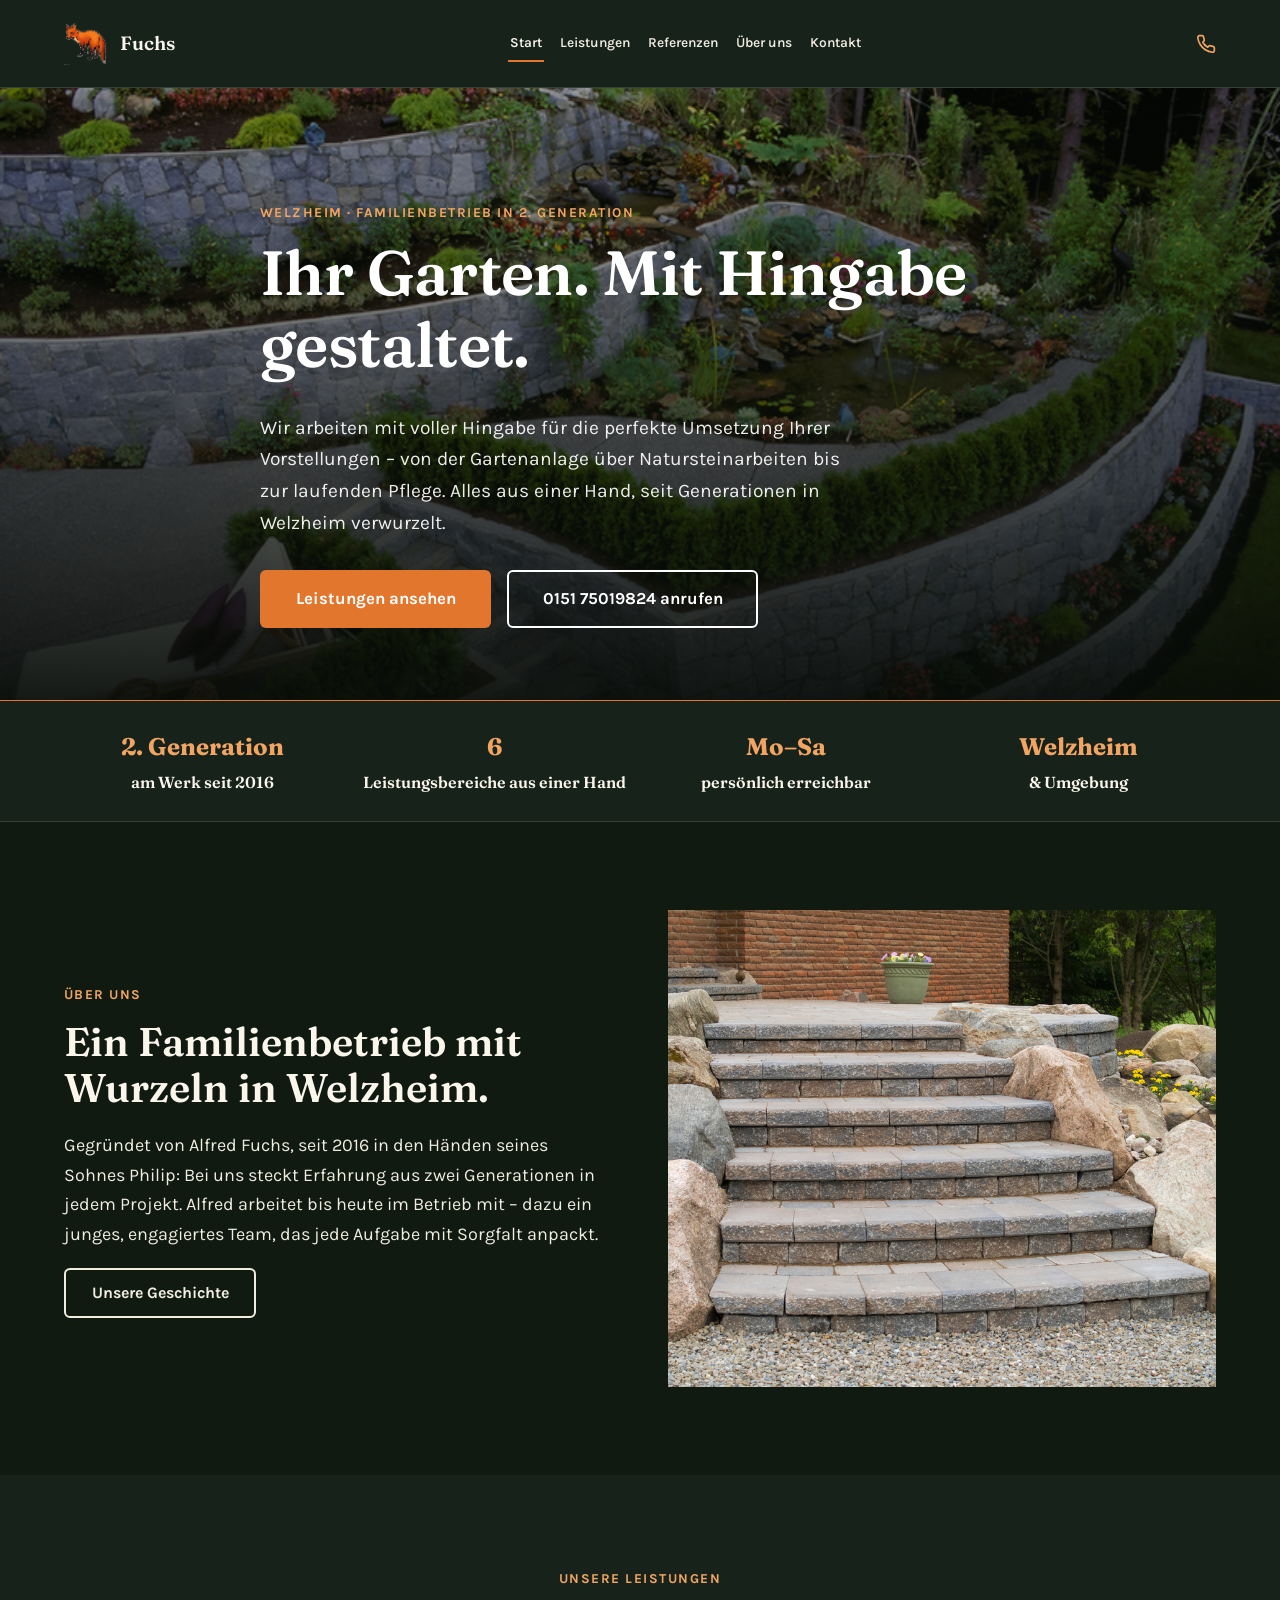
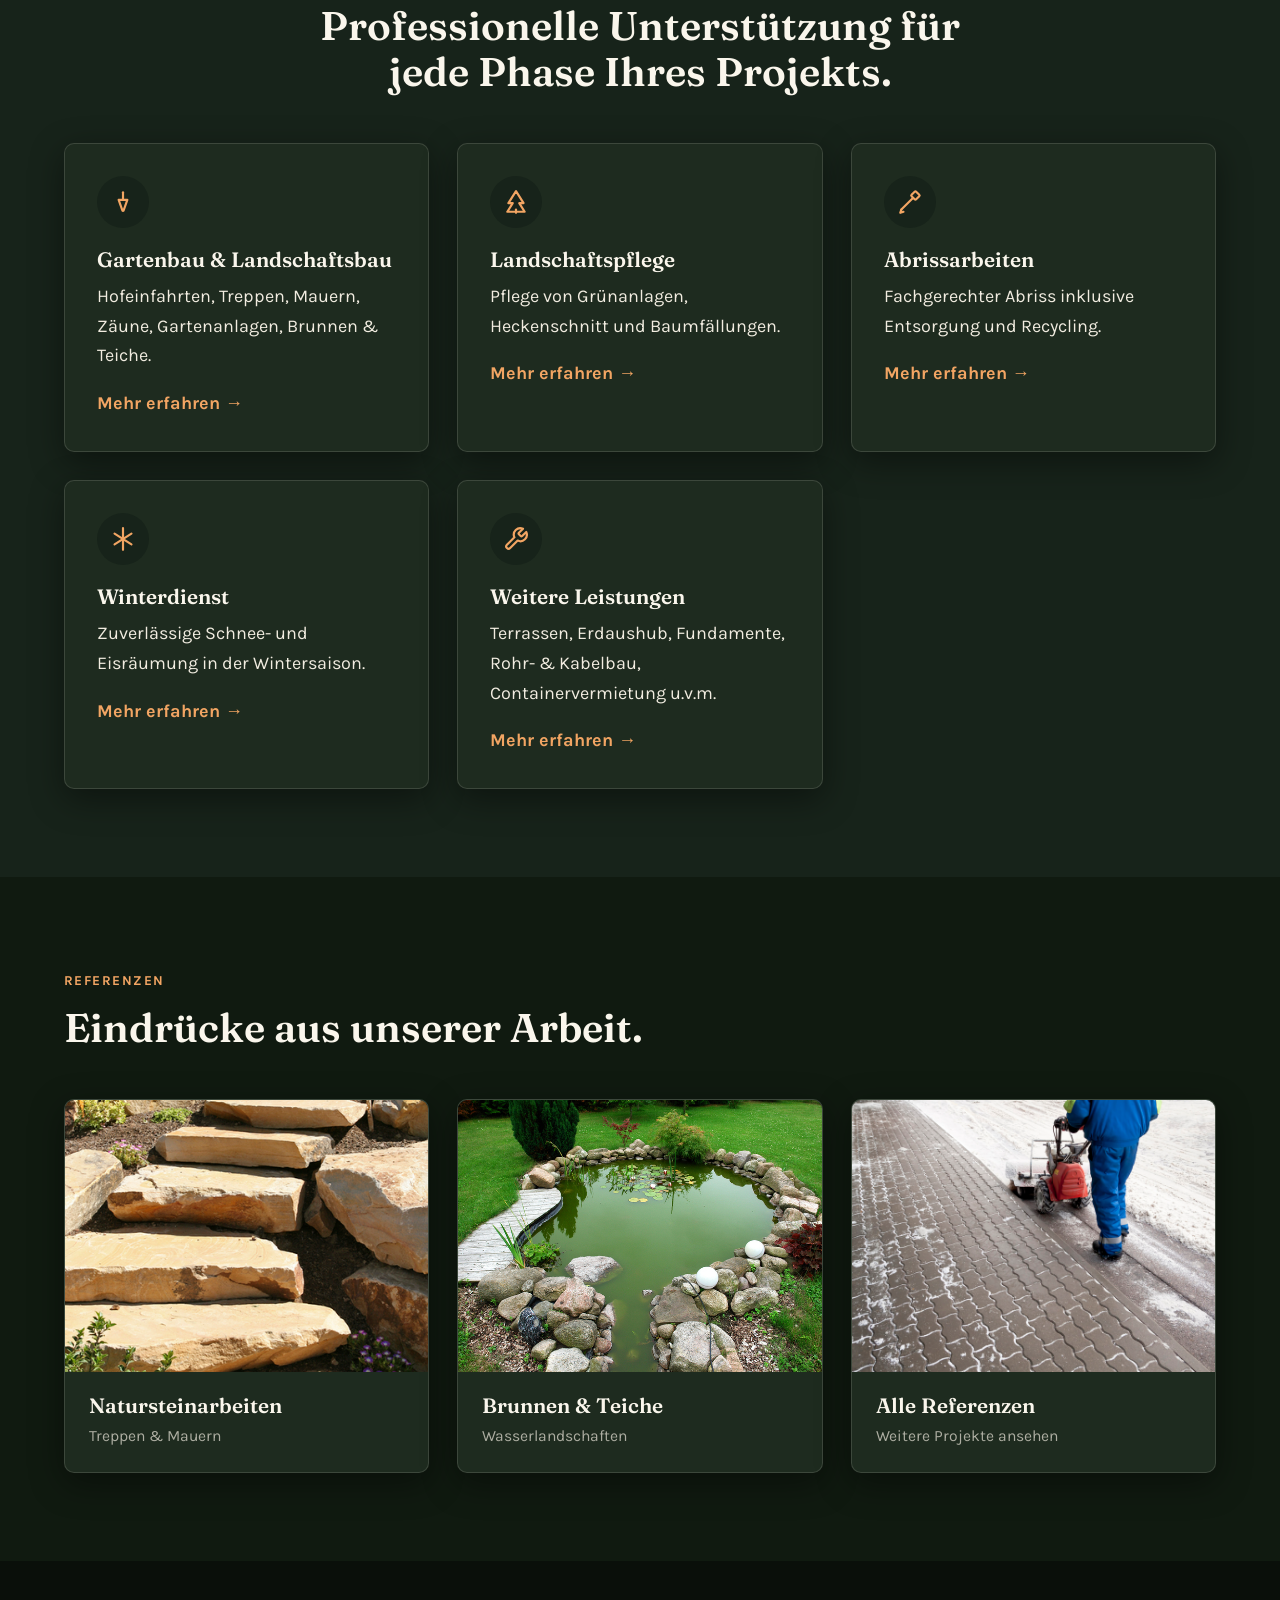
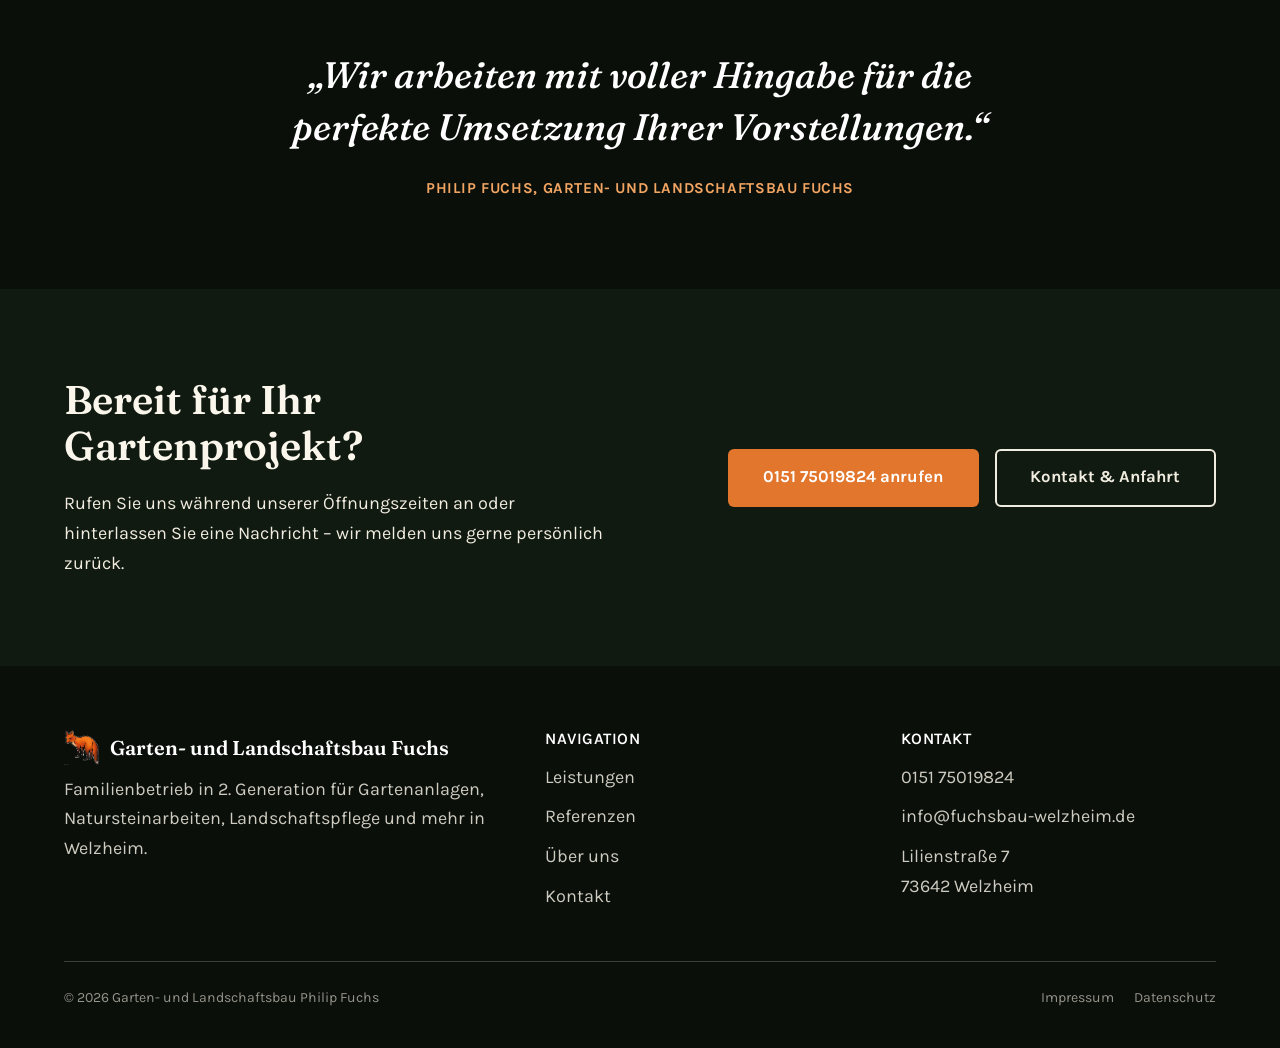
==== commit 4b77dc0f: "Redesign: dark premium look, real fox logo, Google Maps Switch the whole site from the light earthy " ====
--- a/index.html
+++ b/index.html
@@ -7,7 +7,7 @@
 <meta name="description" content="Garten- und Landschaftsbau Philip Fuchs in Welzheim – Familienbetrieb in 2. Generation für Gartenanlagen, Natursteinarbeiten, Landschaftspflege, Abrissarbeiten und Winterdienst.">
 <meta name="keywords" content="Garten- und Landschaftsbau Welzheim, Philip Fuchs, Gartenbau, Landschaftsbau, Natursteinmauern, Gartenpflege, Baumfällung, Winterdienst, Pflasterarbeiten">
 <title>Garten- und Landschaftsbau Philip Fuchs – Welzheim</title>
-<link rel="icon" href="assets/images/favicon.svg" type="image/svg+xml">
+<link rel="icon" href="assets/images/fox-logo.png" type="image/png">
 <link rel="stylesheet" href="css/fonts.css">
 <link rel="stylesheet" href="css/style.css?v=1">
 </head>
@@ -18,7 +18,7 @@
 <header class="site-header" id="site-header">
   <div class="container site-header__inner">
     <a href="index.html" class="site-header__brand" aria-label="Garten- und Landschaftsbau Philip Fuchs – Startseite">
-      <img src="assets/images/favicon.svg" alt="" class="site-header__logo-img">
+      <img src="assets/images/fox-logo.png" alt="" class="site-header__logo-img">
       <span class="site-header__brand-text">
         <span class="site-header__brand-main">Fuchs</span>
         <span class="site-header__brand-sub">Garten- &amp; Landschaftsbau seit Generationen</span>
@@ -178,7 +178,6 @@
 
   <!-- ZITAT-BAND -->
   <section class="section section--dark quote-band">
-    <img src="assets/images/fox-mark-color.svg" alt="" class="quote-band__mark" aria-hidden="true">
     <div class="container">
       <blockquote>„Wir arbeiten mit voller Hingabe für die perfekte Umsetzung Ihrer Vorstellungen.“</blockquote>
       <cite>Philip Fuchs, Garten- und Landschaftsbau Fuchs</cite>
@@ -207,7 +206,7 @@
   <div class="container">
     <div class="footer-grid">
       <div>
-        <div class="footer-brand"><img src="assets/images/fox-mark-cream.svg" alt="">Garten- und Landschaftsbau Fuchs</div>
+        <div class="footer-brand"><img src="assets/images/fox-logo.png" alt="">Garten- und Landschaftsbau Fuchs</div>
         <p>Familienbetrieb in 2. Generation für Gartenanlagen, Natursteinarbeiten, Landschaftspflege und mehr in Welzheim.</p>
       </div>
       <div>
--- a/css/style.css
+++ b/css/style.css
@@ -1,25 +1,27 @@
 /* ============================================================
    Garten- und Landschaftsbau Philip Fuchs – style.css
-   Erdiges, natürliches Design mit Fuchsrot als Markenakzent.
+   Dunkles, premium wirkendes Design: Tannengrün/Anthrazit als
+   Basis, Fuchsrot nur als scharfer, sparsam eingesetzter Akzent.
    Reines CSS, kein Framework. Kleine, zurückhaltende Animationen.
    ============================================================ */
 
 /* ── Custom Properties / Design Tokens ──────────────────────── */
 :root {
-  /* Farben: Tannengrün als Basis, warmes Creme, Fuchsrot als Akzent */
-  --color-forest-950: #1c2a1a;
-  --color-forest-800: #2c3f26;
-  --color-forest-600: #4d6b3f;
-  --color-stone-100: #f6f1e6;
-  --color-stone-200: #ece3d0;
-  --color-ink: #2a2419;
-  --color-ink-soft: #5c5644;
+  /* Farben: dunkles Tannengrün/Anthrazit als Basis, Fuchsrot als Akzent */
+  --color-bg: #101a10;            /* Seiten-Grundton */
+  --color-bg-alt: #17231a;        /* alternierende Sections */
+  --color-bg-deep: #0a0f0a;       /* tiefste Bänder (Zitat, Footer, Hero-Panels) */
+  --color-surface: #1e2b1f;       /* Card-/Panel-Flächen, Icon-Kreise, Pills */
+  --color-surface-hover: #263a28;
+  --color-heading: #faf6ec;       /* Überschriften, sehr helles Warmweiß */
+  --color-ink: #f1ece0;           /* Fließtext */
+  --color-ink-soft: rgba(241, 236, 224, 0.68); /* gedämpfter Fließtext */
   --color-white: #ffffff;
-  --color-fox: #c1611f;
-  --color-fox-light: #dd7f3c;
-  --color-fox-dark: #954a17;
-  --color-border: rgba(42, 36, 25, 0.14);
-  --color-border-light: rgba(246, 241, 230, 0.22);
+  --color-fox: #e2762d;
+  --color-fox-light: #f2a563;
+  --color-fox-dark: #b85c1e;
+  --color-border: rgba(241, 236, 224, 0.14);
+  --color-border-light: rgba(241, 236, 224, 0.22);
 
   --font-display: 'Fraunces', Georgia, 'Times New Roman', serif;
   --font-body: 'Karla', -apple-system, BlinkMacSystemFont, 'Segoe UI', sans-serif;
@@ -27,8 +29,8 @@
   --container-width: 1200px;
   --radius: 6px;
   --radius-lg: 10px;
-  --shadow-soft: 0 2px 18px rgba(28, 42, 26, 0.1);
-  --shadow-card: 0 4px 24px rgba(28, 42, 26, 0.12);
+  --shadow-soft: 0 2px 20px rgba(0, 0, 0, 0.35);
+  --shadow-card: 0 10px 34px rgba(0, 0, 0, 0.42);
 
   --nav-height: 88px;
 }
@@ -51,7 +53,7 @@
   font-size: 18px;
   line-height: 1.65;
   color: var(--color-ink);
-  background: var(--color-stone-100);
+  background: var(--color-bg);
   -webkit-font-smoothing: antialiased;
 }
 img { max-width: 100%; display: block; }
@@ -60,12 +62,12 @@
 h1, h2, h3, h4 {
   font-family: var(--font-display);
   font-weight: 600;
-  line-height: 1.2;
+  line-height: 1.15;
   margin: 0 0 0.5em;
-  color: var(--color-forest-950);
-}
-h1 { font-size: clamp(2.1rem, 4vw, 3.2rem); font-weight: 600; }
-h2 { font-size: clamp(1.7rem, 3vw, 2.4rem); }
+  color: var(--color-heading);
+}
+h1 { font-size: clamp(2.4rem, 5vw, 3.9rem); letter-spacing: -0.01em; }
+h2 { font-size: clamp(1.8rem, 3.2vw, 2.5rem); }
 h3 { font-size: 1.3rem; font-weight: 600; }
 p { margin: 0 0 1em; }
 p:last-child { margin-bottom: 0; }
@@ -76,12 +78,9 @@
   margin: 0 auto;
   padding: 0 24px;
 }
-.section { padding: 88px 0; }
-.section--alt { background: var(--color-stone-200); }
-.section--dark {
-  background: var(--color-forest-950);
-  color: var(--color-stone-100);
-}
+.section { padding: 88px 0; background: var(--color-bg); }
+.section--alt { background: var(--color-bg-alt); }
+.section--dark { background: var(--color-bg-deep); color: var(--color-ink); }
 .section--dark h2, .section--dark h3 { color: var(--color-white); }
 .section__head { max-width: 720px; margin: 0 0 48px; }
 .section__head--center { margin-left: auto; margin-right: auto; text-align: center; }
@@ -90,12 +89,11 @@
   font-family: var(--font-body);
   font-weight: 700;
   font-size: 0.85rem;
-  letter-spacing: 0.09em;
+  letter-spacing: 0.11em;
   text-transform: uppercase;
-  color: var(--color-fox-dark);
+  color: var(--color-fox-light);
   margin-bottom: 0.9em;
 }
-.section--dark .eyebrow { color: var(--color-fox-light); }
 
 @media (max-width: 640px) {
   .section { padding: 56px 0; }
@@ -121,9 +119,7 @@
 .btn--primary { background: var(--color-fox); color: var(--color-white); }
 .btn--primary:hover { background: var(--color-fox-light); }
 .btn--outline { background: transparent; border-color: currentColor; color: inherit; }
-.btn--outline:hover { background: rgba(0, 0, 0, 0.06); }
-.section--dark .btn--outline:hover,
-.site-header .btn--outline:hover { background: rgba(255, 255, 255, 0.1); }
+.btn--outline:hover { background: rgba(255, 255, 255, 0.08); }
 .btn--lg { padding: 1.05em 2em; font-size: 1.05rem; }
 .btn--sm { padding: 0.6em 1.1em; font-size: 0.9rem; }
 .btn--block { width: 100%; justify-content: center; }
@@ -136,7 +132,7 @@
   height: var(--nav-height);
   display: flex;
   align-items: center;
-  background: var(--color-stone-100);
+  background: var(--color-bg-alt);
   border-bottom: 1px solid var(--color-border);
   transition: box-shadow 0.2s ease;
 }
@@ -149,9 +145,9 @@
   width: 100%;
 }
 .site-header__brand { display: flex; align-items: center; gap: 12px; }
-.site-header__logo-img { height: 40px; width: auto; }
+.site-header__logo-img { height: 42px; width: auto; }
 .site-header__brand-text { display: flex; flex-direction: column; line-height: 1.15; }
-.site-header__brand-main { font-family: var(--font-display); font-size: 1.2rem; font-weight: 600; color: var(--color-forest-950); }
+.site-header__brand-main { font-family: var(--font-display); font-size: 1.2rem; font-weight: 600; color: var(--color-heading); }
 .site-header__brand-sub {
   font-family: var(--font-body);
   font-size: 0.72rem;
@@ -165,10 +161,10 @@
   align-items: center;
   gap: 0.5em;
   font-weight: 700;
-  color: var(--color-forest-950);
+  color: var(--color-heading);
   white-space: nowrap;
 }
-.site-header__phone svg { width: 20px; height: 20px; flex-shrink: 0; color: var(--color-fox-dark); }
+.site-header__phone svg { width: 20px; height: 20px; flex-shrink: 0; color: var(--color-fox-light); }
 
 .nav-toggle {
   display: none;
@@ -187,7 +183,7 @@
   height: 2px;
   width: 26px;
   margin: 0 auto;
-  background: var(--color-forest-950);
+  background: var(--color-heading);
   transition: transform 0.2s ease, opacity 0.2s ease;
 }
 .nav-toggle[aria-expanded="true"] span:nth-child(1) { transform: translateY(7px) rotate(45deg); }
@@ -210,7 +206,7 @@
   transition: border-color 0.15s ease, color 0.15s ease;
 }
 .site-nav__link:hover,
-.site-nav__link.is-active { border-color: var(--color-fox); color: var(--color-forest-950); }
+.site-nav__link.is-active { border-color: var(--color-fox); color: var(--color-heading); }
 
 @media (min-width: 1025px) {
   #site-nav { display: flex; }
@@ -235,7 +231,7 @@
     right: 0;
     bottom: 0;
     z-index: 999;
-    background: var(--color-forest-950);
+    background: var(--color-bg-deep);
     transform: translateX(100%);
     transition: transform 0.25s ease;
     overflow-y: auto;
@@ -243,20 +239,20 @@
   #site-nav.is-open { transform: translateX(0); }
   .site-nav__list { flex-direction: column; align-items: stretch; gap: 0; padding: 16px 24px 40px; }
   .site-nav__list li { border-bottom: 1px solid var(--color-border-light); }
-  .site-nav__link { display: block; padding: 18px 4px; color: var(--color-stone-100); font-size: 1.15rem; }
+  .site-nav__link { display: block; padding: 18px 4px; color: var(--color-ink); font-size: 1.15rem; }
   .site-nav__link:hover, .site-nav__link.is-active { color: var(--color-fox-light); }
   .site-header__phone span { display: none; }
 }
 
 @media (max-width: 480px) {
   .site-header__brand-main { font-size: 1.05rem; }
-  .site-header__logo-img { height: 34px; }
+  .site-header__logo-img { height: 36px; }
 }
 
 /* ── Unterseiten: zwei Layouts je Breakpoint ─────────────────────
    Mobil (.page-header + .page-banner): Text getrennt vom Foto.
    Desktop (.page-hero-full): Text liegt auf dem Foto. */
-.page-header { background: var(--color-forest-950); color: var(--color-white); padding: 48px 0 40px; }
+.page-header { background: var(--color-bg-deep); color: var(--color-white); padding: 48px 0 40px; }
 .page-header h1 { color: var(--color-white); margin-bottom: 0.4em; }
 .hero__lead { font-size: 1.2rem; max-width: 55ch; color: rgba(255,255,255,0.92); }
 .hero__ctas { display: flex; flex-wrap: wrap; gap: 16px; margin-top: 32px; }
@@ -270,7 +266,7 @@
   content: '';
   position: absolute;
   inset: 0;
-  background: linear-gradient(180deg, rgba(20,32,20,0.55) 0%, rgba(20,32,20,0.78) 100%);
+  background: linear-gradient(180deg, rgba(8,12,8,0.6) 0%, rgba(8,12,8,0.88) 100%);
 }
 .page-hero-full__content { position: relative; padding: 56px 0; max-width: 760px; }
 .page-hero-full h1 { color: var(--color-white); }
@@ -286,7 +282,7 @@
   content: '';
   position: absolute;
   inset: 0;
-  background: linear-gradient(180deg, rgba(20,30,20,0.32) 0%, rgba(20,30,20,0.58) 55%, rgba(16,24,16,0.9) 100%);
+  background: linear-gradient(180deg, rgba(10,15,10,0.38) 0%, rgba(10,15,10,0.65) 55%, rgba(8,12,8,0.94) 100%);
 }
 .hero-full__content { position: relative; padding: 64px 0 72px; max-width: 760px; }
 .hero-full h1 { color: var(--color-white); }
@@ -297,7 +293,7 @@
   content: '';
   position: absolute;
   inset: 0;
-  background: linear-gradient(180deg, rgba(16,24,16,0.05) 0%, rgba(15,22,15,0.75) 100%);
+  background: linear-gradient(180deg, rgba(8,12,8,0.1) 0%, rgba(8,12,8,0.82) 100%);
 }
 .home-hero__content { position: relative; padding: 40px 0; }
 .home-hero h1 { color: var(--color-white); margin: 0; }
@@ -326,10 +322,17 @@
 }
 
 /* ── Trust Bar ───────────────────────────────────────────────── */
-/* Bewusst HELL statt dunkel direkt nach dem dunklen Hero — sonst
-   wirken zwei dunkle Blöcke hintereinander wie eine geschlossene
-   Wand. Die helle Leiste schafft einen klaren Wechsel. */
-.trust-bar { background: var(--color-stone-200); color: var(--color-forest-950); padding: 26px 0; border-bottom: 1px solid var(--color-border); }
+/* Das gesamte Design ist jetzt durchgehend dunkel (Premium-Richtung) —
+   statt eines Hell/Dunkel-Wechsels sorgt hier eine feine Fuchsrot-Linie
+   plus ein etwas anderer Grundton (--color-bg-alt) für die Abgrenzung
+   zum Hero, nicht ein Hell/Dunkel-Kontrast. */
+.trust-bar {
+  background: var(--color-bg-alt);
+  color: var(--color-heading);
+  padding: 26px 0;
+  border-top: 1px solid var(--color-fox);
+  border-bottom: 1px solid var(--color-border);
+}
 .trust-bar__list {
   display: flex;
   flex-wrap: wrap;
@@ -341,7 +344,7 @@
   text-align: center;
 }
 .trust-bar__list li { flex: 1 1 200px; }
-.trust-bar__list strong { display: block; font-size: 1.5rem; color: var(--color-fox-dark); margin-bottom: 2px; }
+.trust-bar__list strong { display: block; font-size: 1.5rem; color: var(--color-fox-light); margin-bottom: 2px; }
 
 @media (max-width: 640px) {
   .trust-bar { padding: 28px 0; }
@@ -358,18 +361,26 @@
 @media (max-width: 900px) { .grid--3, .grid--4 { grid-template-columns: repeat(2, 1fr); } }
 @media (max-width: 600px) { .grid--2, .grid--3, .grid--4, .grid--5 { grid-template-columns: 1fr; } }
 
-.card { background: var(--color-white); border-radius: var(--radius-lg); padding: 32px; box-shadow: var(--shadow-card); height: 100%; transition: transform 0.2s ease, box-shadow 0.2s ease; }
-.card--link:hover, .card--service:hover { transform: translateY(-4px); box-shadow: 0 10px 32px rgba(28, 42, 26, 0.16); }
+.card {
+  background: var(--color-surface);
+  border: 1px solid var(--color-border);
+  border-radius: var(--radius-lg);
+  padding: 32px;
+  box-shadow: var(--shadow-card);
+  height: 100%;
+  transition: transform 0.2s ease, box-shadow 0.2s ease, border-color 0.2s ease;
+}
+.card--link:hover, .card--service:hover { transform: translateY(-4px); border-color: var(--color-fox); }
 .card--service .card__icon {
   width: 52px;
   height: 52px;
   border-radius: 50%;
-  background: var(--color-stone-200);
+  background: var(--color-bg-alt);
   display: flex;
   align-items: center;
   justify-content: center;
   margin-bottom: 20px;
-  color: var(--color-fox-dark);
+  color: var(--color-fox-light);
 }
 .card--service .card__icon svg { width: 26px; height: 26px; }
 .card--service ul { margin-top: 14px; }
@@ -385,10 +396,10 @@
   background: var(--color-fox);
 }
 .card--link { display: block; }
-.card--link .card__cta { margin-top: 16px; font-weight: 700; color: var(--color-fox-dark); }
+.card--link .card__cta { margin-top: 16px; font-weight: 700; color: var(--color-fox-light); }
 
 /* ── Portfolio / Gallery ─────────────────────────────────────── */
-.portfolio-card { border-radius: var(--radius-lg); overflow: hidden; background: var(--color-white); box-shadow: var(--shadow-card); }
+.portfolio-card { border-radius: var(--radius-lg); overflow: hidden; background: var(--color-surface); border: 1px solid var(--color-border); box-shadow: var(--shadow-card); }
 .portfolio-card__frame { overflow: hidden; }
 .portfolio-card__img { aspect-ratio: 4 / 3; object-fit: cover; width: 100%; transition: transform 0.4s ease; }
 .portfolio-card:hover .portfolio-card__img { transform: scale(1.05); }
@@ -397,7 +408,7 @@
 .portfolio-card__body p { color: var(--color-ink-soft); font-size: 0.98rem; }
 
 .photo-grid { display: grid; grid-template-columns: repeat(4, 1fr); gap: 14px; }
-.photo-grid__item { border-radius: var(--radius); overflow: hidden; cursor: zoom-in; display: block; }
+.photo-grid__item { border-radius: var(--radius); overflow: hidden; cursor: zoom-in; display: block; border: 1px solid var(--color-border); }
 .photo-grid__item img { aspect-ratio: 4/3; object-fit: cover; width: 100%; transition: transform 0.4s ease; }
 .photo-grid__item:hover img { transform: scale(1.06); }
 @media (max-width: 900px) { .photo-grid { grid-template-columns: repeat(2, 1fr); } }
@@ -410,11 +421,11 @@
   display: none;
   align-items: center;
   justify-content: center;
-  background: rgba(16, 22, 15, 0.92);
+  background: rgba(6, 9, 6, 0.94);
   padding: 40px;
 }
 .lightbox.is-open { display: flex; }
-.lightbox img { max-width: 100%; max-height: 85vh; border-radius: var(--radius); box-shadow: 0 12px 48px rgba(0,0,0,0.5); }
+.lightbox img { max-width: 100%; max-height: 85vh; border-radius: var(--radius); box-shadow: 0 12px 48px rgba(0,0,0,0.6); }
 .lightbox__close {
   position: absolute;
   top: 20px;
@@ -433,20 +444,21 @@
 .lightbox__caption { position: absolute; bottom: 24px; left: 0; right: 0; text-align: center; color: rgba(255,255,255,0.85); font-size: 0.95rem; }
 
 /* ── Leistungen: Sprungmarken-Unternavigation ────────────────── */
-.subnav { position: sticky; top: var(--nav-height); z-index: 90; background: var(--color-stone-100); border-bottom: 1px solid var(--color-border); }
+.subnav { position: sticky; top: var(--nav-height); z-index: 90; background: var(--color-bg-alt); border-bottom: 1px solid var(--color-border); }
 .subnav__list { display: flex; flex-wrap: wrap; gap: 8px; padding: 14px 0; }
 .subnav__link {
   display: inline-block;
   padding: 8px 16px;
   border-radius: 999px;
-  background: var(--color-stone-200);
+  background: var(--color-surface);
+  border: 1px solid var(--color-border);
   font-weight: 600;
   font-size: 0.9rem;
-  color: var(--color-forest-800);
+  color: var(--color-ink);
   white-space: nowrap;
-  transition: background-color 0.15s ease, color 0.15s ease;
-}
-.subnav__link:hover { background: var(--color-fox); color: var(--color-white); }
+  transition: background-color 0.15s ease, color 0.15s ease, border-color 0.15s ease;
+}
+.subnav__link:hover, .subnav__link.is-active { background: var(--color-fox); border-color: var(--color-fox); color: var(--color-white); }
 @media (max-width: 640px) { .subnav__list { flex-wrap: nowrap; overflow-x: auto; padding: 12px 0; } }
 
 .service-block { padding: 56px 0; border-bottom: 1px solid var(--color-border); scroll-margin-top: calc(var(--nav-height) + 60px); }
@@ -461,7 +473,7 @@
   content: '✓';
   position: absolute;
   left: 0;
-  color: var(--color-fox-dark);
+  color: var(--color-fox-light);
   font-weight: 700;
 }
 
@@ -478,9 +490,9 @@
   height: 16px;
   border-radius: 50%;
   background: var(--color-fox);
-  border: 3px solid var(--color-stone-100);
-}
-.timeline__year { font-family: var(--font-display); font-weight: 600; font-size: 1.3rem; color: var(--color-fox-dark); display: block; margin-bottom: 4px; }
+  border: 3px solid var(--color-bg);
+}
+.timeline__year { font-family: var(--font-display); font-weight: 600; font-size: 1.3rem; color: var(--color-fox-light); display: block; margin-bottom: 4px; }
 
 /* ── Werte ───────────────────────────────────────────────────── */
 .value-list { display: grid; gap: 24px; grid-template-columns: repeat(2, 1fr); }
@@ -490,25 +502,19 @@
 .value-item h3 { margin-bottom: 0.3em; }
 .value-item p { color: var(--color-ink-soft); }
 
-/* ── Zitat-Band (Tagline + Fuchs-Wasserzeichen) ──────────────── */
-.quote-band { position: relative; overflow: hidden; text-align: center; }
-.quote-band__mark {
-  position: absolute;
-  right: -40px;
-  bottom: -60px;
-  width: 420px;
-  height: auto;
-  opacity: 0.08;
-  pointer-events: none;
-}
+/* ── Zitat-Band (Tagline) ──────────────────────────────────────
+   .section--dark nutzt bereits --color-bg-deep (tiefstes Dunkel im
+   System) — reicht als eigenständige Betonung, kein zusätzliches
+   Wasserzeichen-Logo nötig (das Fuchs-Foto ist zu klein für eine
+   große, scharfe Vergrößerung). */
+.quote-band { text-align: center; }
 .quote-band blockquote {
-  position: relative;
   margin: 0 auto;
   max-width: 780px;
   font-family: var(--font-display);
   font-style: italic;
   font-weight: 500;
-  font-size: clamp(1.5rem, 3vw, 2.1rem);
+  font-size: clamp(1.6rem, 3.2vw, 2.3rem);
   line-height: 1.4;
   color: var(--color-white);
 }
@@ -521,15 +527,15 @@
 .contact-list__item { display: flex; gap: 16px; align-items: flex-start; }
 .contact-list__icon {
   width: 44px; height: 44px; border-radius: 50%;
-  background: var(--color-stone-200);
+  background: var(--color-surface);
   display: flex; align-items: center; justify-content: center;
-  color: var(--color-fox-dark);
+  color: var(--color-fox-light);
   flex-shrink: 0;
 }
 .contact-list__icon svg { width: 22px; height: 22px; }
-.contact-list dt { font-weight: 700; margin-bottom: 2px; }
+.contact-list dt { font-weight: 700; margin-bottom: 2px; color: var(--color-heading); }
 .contact-list dd { margin: 0; color: var(--color-ink-soft); }
-.map-embed { width: 100%; aspect-ratio: 4/3; border: 0; border-radius: var(--radius-lg); box-shadow: var(--shadow-card); }
+.map-embed { width: 100%; aspect-ratio: 4/3; border: 0; border-radius: var(--radius-lg); box-shadow: var(--shadow-card); filter: grayscale(0.15) invert(0.92) contrast(0.9); }
 .hours-table { width: 100%; border-collapse: collapse; margin-top: 12px; }
 .hours-table td { padding: 6px 0; border-bottom: 1px solid var(--color-border); }
 .hours-table td:last-child { text-align: right; font-weight: 600; }
@@ -540,15 +546,15 @@
 .breadcrumb span[aria-hidden] { margin: 0 0.5em; }
 
 /* ── Footer ──────────────────────────────────────────────────── */
-.site-footer { background: var(--color-forest-950); color: rgba(246,241,230,0.85); padding: 64px 0 28px; }
+.site-footer { background: var(--color-bg-deep); color: rgba(241,236,224,0.85); padding: 64px 0 28px; }
 .footer-grid { display: grid; grid-template-columns: 1.4fr 1fr 1fr; gap: 40px; padding-bottom: 40px; border-bottom: 1px solid var(--color-border-light); }
 @media (max-width: 760px) { .footer-grid { grid-template-columns: 1fr; gap: 32px; } }
 .footer-brand { display: flex; align-items: center; gap: 10px; font-family: var(--font-display); font-size: 1.25rem; font-weight: 600; color: var(--color-white); margin-bottom: 10px; }
-.footer-brand img { width: 32px; height: auto; }
+.footer-brand img { width: 36px; height: auto; }
 .site-footer h4 { color: var(--color-white); font-size: 1rem; margin-bottom: 14px; font-family: var(--font-body); letter-spacing: 0.03em; text-transform: uppercase; }
 .site-footer ul li { margin-bottom: 10px; }
 .site-footer a:hover { color: var(--color-fox-light); }
-.footer-bottom { display: flex; justify-content: space-between; flex-wrap: wrap; gap: 12px; padding-top: 24px; font-size: 0.88rem; color: rgba(246,241,230,0.6); }
+.footer-bottom { display: flex; justify-content: space-between; flex-wrap: wrap; gap: 12px; padding-top: 24px; font-size: 0.88rem; color: rgba(241,236,224,0.6); }
 .footer-bottom ul { display: flex; gap: 20px; flex-wrap: wrap; }
 
 /* ── Legal pages (Impressum, Datenschutz) ────────────────────── */
@@ -556,9 +562,9 @@
 .legal-content h2 { margin-top: 1.6em; }
 .legal-content h2:first-child { margin-top: 0; }
 .legal-content address { font-style: normal; }
-.legal-content a { text-decoration: underline; text-decoration-color: var(--color-border); }
+.legal-content a { text-decoration: underline; text-decoration-color: var(--color-border); color: var(--color-fox-light); }
 .placeholder-note {
-  background: var(--color-stone-200);
+  background: var(--color-surface);
   border-left: 3px solid var(--color-fox);
   padding: 14px 18px;
   border-radius: 0 var(--radius) var(--radius) 0;
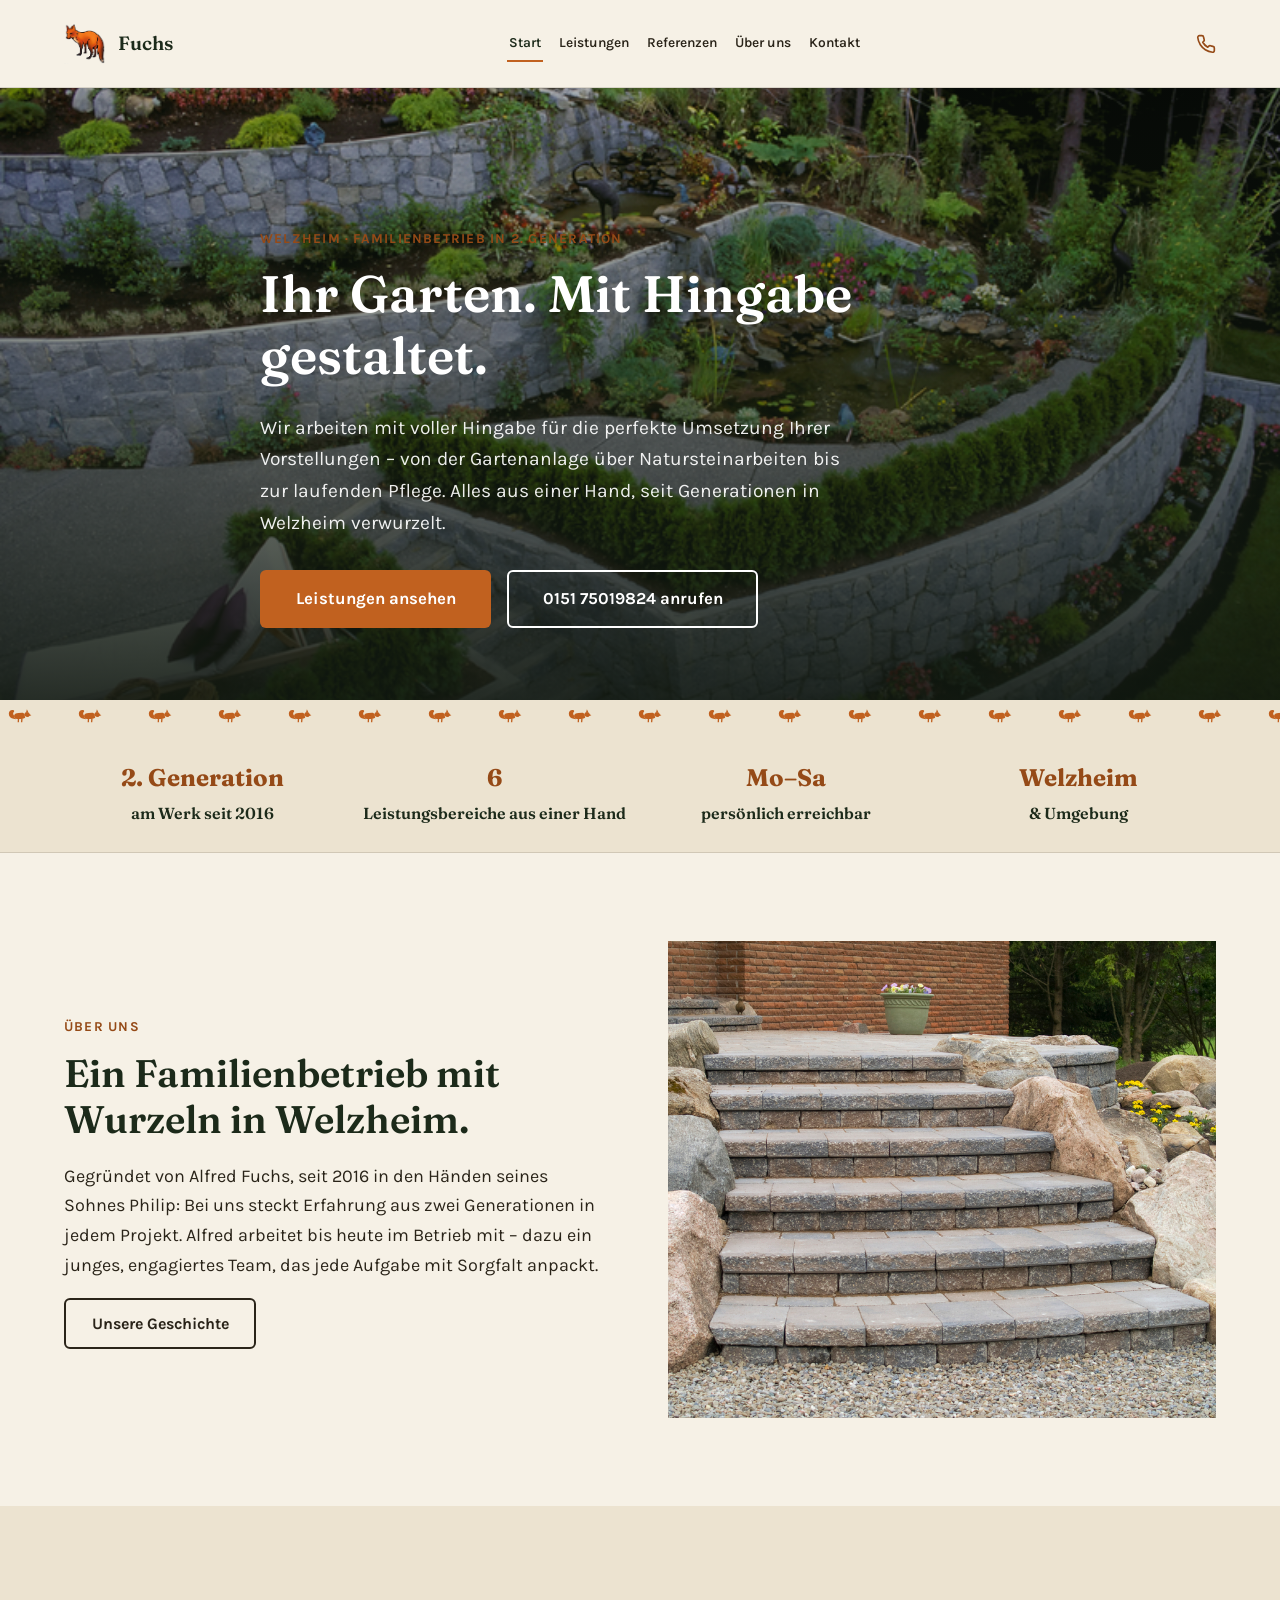
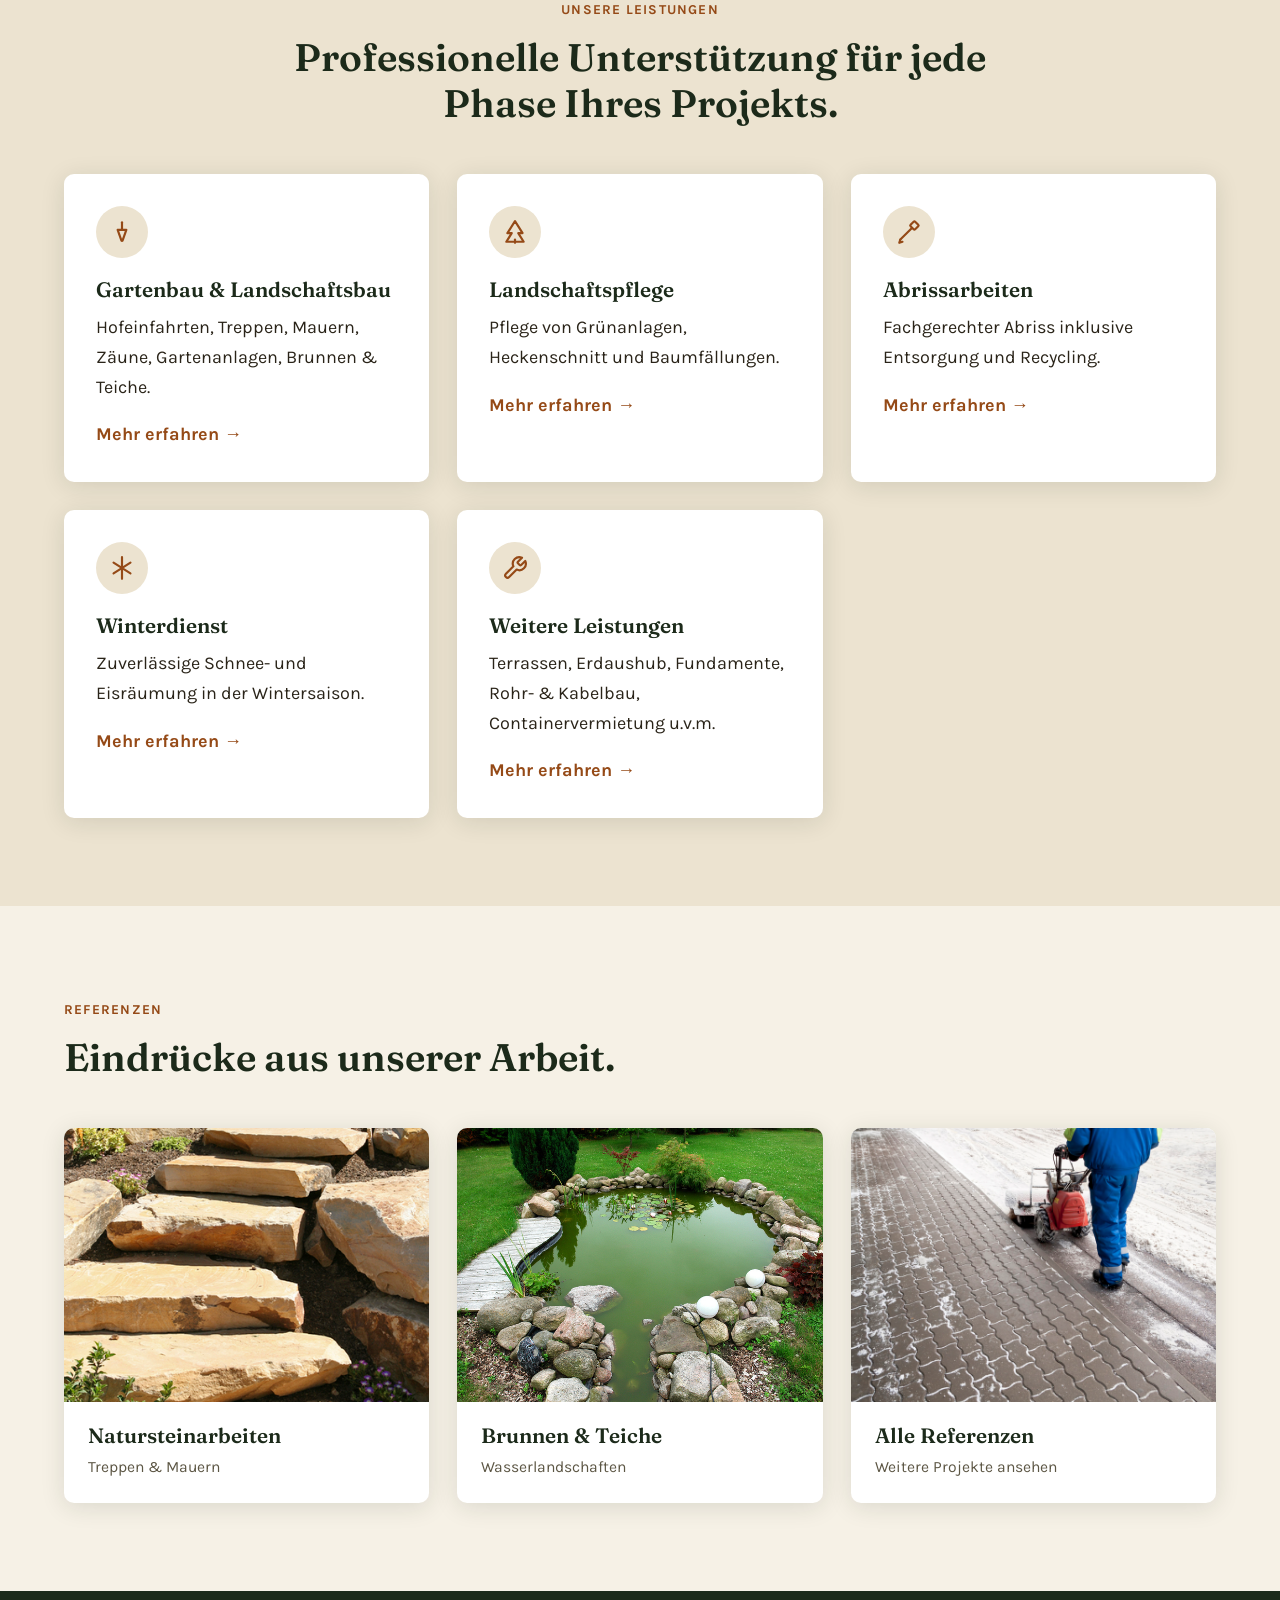
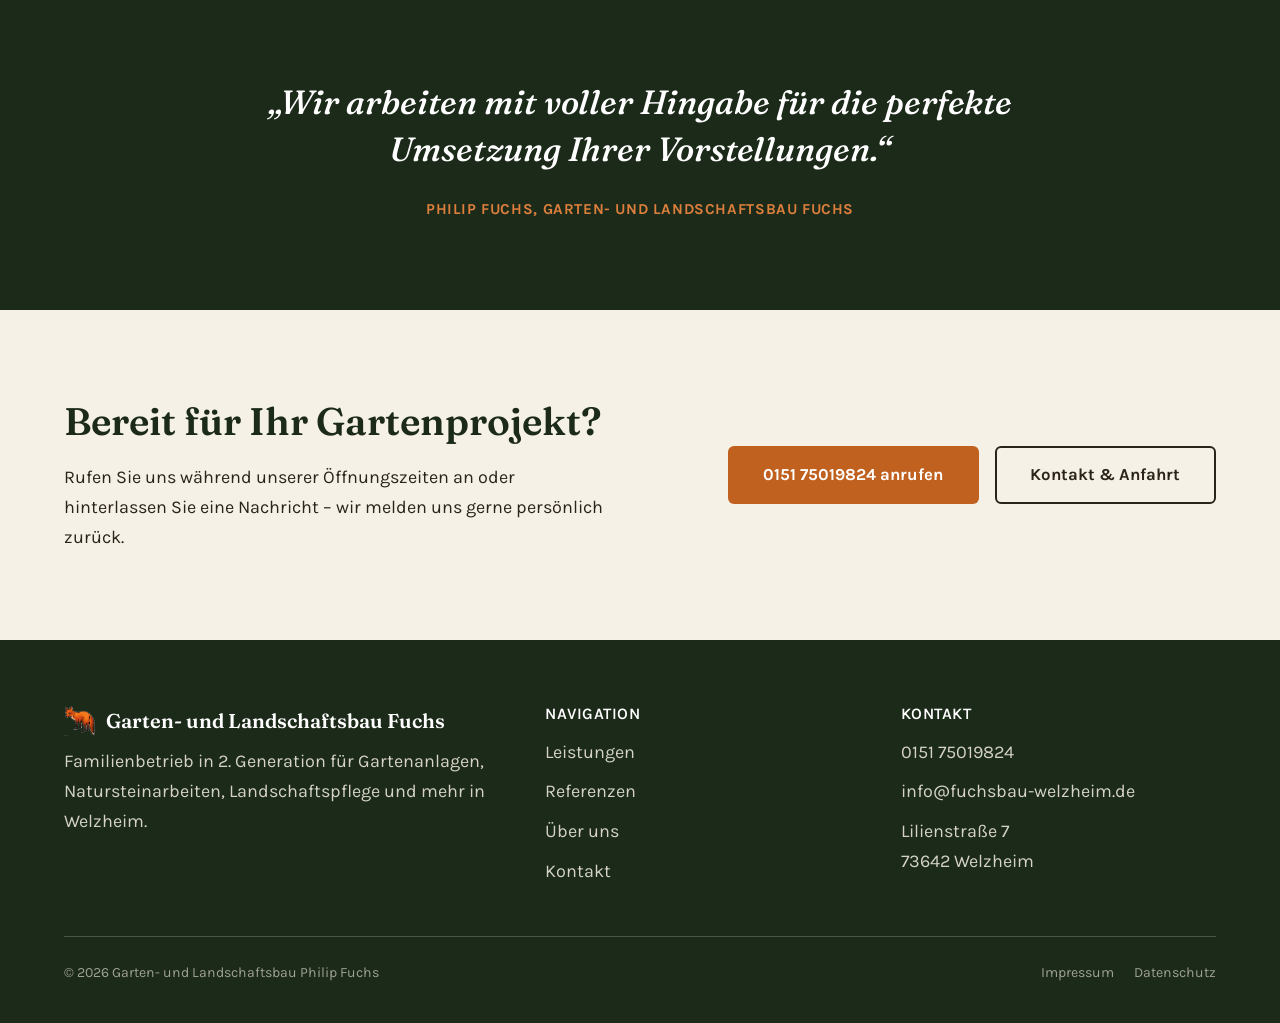
==== commit 3a0d17d4: "Add repeating fox-silhouette divider between hero and trust bar Small brand touch at the seam betwee" ====
--- a/index.html
+++ b/index.html
@@ -81,6 +81,24 @@
     </div>
   </section>
 
+  <!-- FUCHS-TRENNLINIE -->
+  <div class="fox-divider" aria-hidden="true">
+    <svg width="100%" height="32" preserveAspectRatio="none">
+      <pattern id="foxRow" width="70" height="32" patternUnits="userSpaceOnUse">
+        <g fill="currentColor" transform="translate(8,8) scale(0.1)">
+          <path d="M 55,108 C 30,104 8,88 8,58 C 8,34 26,16 50,20 C 62,22 66,32 58,40 C 48,50 50,66 62,78 C 58,90 62,102 78,104 L 78,112 Z"/>
+          <path d="M 78,108 C 64,104 57,88 62,72 C 67,56 84,49 104,49 L 140,48 C 152,48 163,53 166,64 C 169,75 168,88 172,98 C 160,106 138,110 118,111 C 104,112 90,111 78,108 Z"/>
+          <path d="M 163,68 C 163,52 175,40 191,40 C 205,40 216,50 217,64 C 218,76 209,87 195,89 C 181,90 165,83 163,68 Z"/>
+          <polygon points="204,55 234,73 199,84"/>
+          <polygon points="181,42 189,12 202,40"/>
+          <polygon points="98,108 112,108 109,142 96,142"/>
+          <polygon points="132,109 146,108 143,142 130,142"/>
+        </g>
+      </pattern>
+      <rect width="100%" height="32" fill="url(#foxRow)"/>
+    </svg>
+  </div>
+
   <!-- TRUST BAR -->
   <div class="trust-bar">
     <div class="container">
--- a/css/style.css
+++ b/css/style.css
@@ -1,27 +1,25 @@
 /* ============================================================
    Garten- und Landschaftsbau Philip Fuchs – style.css
-   Dunkles, premium wirkendes Design: Tannengrün/Anthrazit als
-   Basis, Fuchsrot nur als scharfer, sparsam eingesetzter Akzent.
+   Erdiges, natürliches Design mit Fuchsrot als Markenakzent.
    Reines CSS, kein Framework. Kleine, zurückhaltende Animationen.
    ============================================================ */
 
 /* ── Custom Properties / Design Tokens ──────────────────────── */
 :root {
-  /* Farben: dunkles Tannengrün/Anthrazit als Basis, Fuchsrot als Akzent */
-  --color-bg: #101a10;            /* Seiten-Grundton */
-  --color-bg-alt: #17231a;        /* alternierende Sections */
-  --color-bg-deep: #0a0f0a;       /* tiefste Bänder (Zitat, Footer, Hero-Panels) */
-  --color-surface: #1e2b1f;       /* Card-/Panel-Flächen, Icon-Kreise, Pills */
-  --color-surface-hover: #263a28;
-  --color-heading: #faf6ec;       /* Überschriften, sehr helles Warmweiß */
-  --color-ink: #f1ece0;           /* Fließtext */
-  --color-ink-soft: rgba(241, 236, 224, 0.68); /* gedämpfter Fließtext */
+  /* Farben: Tannengrün als Basis, warmes Creme, Fuchsrot als Akzent */
+  --color-forest-950: #1c2a1a;
+  --color-forest-800: #2c3f26;
+  --color-forest-600: #4d6b3f;
+  --color-stone-100: #f6f1e6;
+  --color-stone-200: #ece3d0;
+  --color-ink: #2a2419;
+  --color-ink-soft: #5c5644;
   --color-white: #ffffff;
-  --color-fox: #e2762d;
-  --color-fox-light: #f2a563;
-  --color-fox-dark: #b85c1e;
-  --color-border: rgba(241, 236, 224, 0.14);
-  --color-border-light: rgba(241, 236, 224, 0.22);
+  --color-fox: #c1611f;
+  --color-fox-light: #dd7f3c;
+  --color-fox-dark: #954a17;
+  --color-border: rgba(42, 36, 25, 0.14);
+  --color-border-light: rgba(246, 241, 230, 0.22);
 
   --font-display: 'Fraunces', Georgia, 'Times New Roman', serif;
   --font-body: 'Karla', -apple-system, BlinkMacSystemFont, 'Segoe UI', sans-serif;
@@ -29,8 +27,8 @@
   --container-width: 1200px;
   --radius: 6px;
   --radius-lg: 10px;
-  --shadow-soft: 0 2px 20px rgba(0, 0, 0, 0.35);
-  --shadow-card: 0 10px 34px rgba(0, 0, 0, 0.42);
+  --shadow-soft: 0 2px 18px rgba(28, 42, 26, 0.1);
+  --shadow-card: 0 4px 24px rgba(28, 42, 26, 0.12);
 
   --nav-height: 88px;
 }
@@ -53,7 +51,7 @@
   font-size: 18px;
   line-height: 1.65;
   color: var(--color-ink);
-  background: var(--color-bg);
+  background: var(--color-stone-100);
   -webkit-font-smoothing: antialiased;
 }
 img { max-width: 100%; display: block; }
@@ -62,12 +60,12 @@
 h1, h2, h3, h4 {
   font-family: var(--font-display);
   font-weight: 600;
-  line-height: 1.15;
+  line-height: 1.2;
   margin: 0 0 0.5em;
-  color: var(--color-heading);
-}
-h1 { font-size: clamp(2.4rem, 5vw, 3.9rem); letter-spacing: -0.01em; }
-h2 { font-size: clamp(1.8rem, 3.2vw, 2.5rem); }
+  color: var(--color-forest-950);
+}
+h1 { font-size: clamp(2.1rem, 4vw, 3.2rem); font-weight: 600; }
+h2 { font-size: clamp(1.7rem, 3vw, 2.4rem); }
 h3 { font-size: 1.3rem; font-weight: 600; }
 p { margin: 0 0 1em; }
 p:last-child { margin-bottom: 0; }
@@ -78,9 +76,12 @@
   margin: 0 auto;
   padding: 0 24px;
 }
-.section { padding: 88px 0; background: var(--color-bg); }
-.section--alt { background: var(--color-bg-alt); }
-.section--dark { background: var(--color-bg-deep); color: var(--color-ink); }
+.section { padding: 88px 0; }
+.section--alt { background: var(--color-stone-200); }
+.section--dark {
+  background: var(--color-forest-950);
+  color: var(--color-stone-100);
+}
 .section--dark h2, .section--dark h3 { color: var(--color-white); }
 .section__head { max-width: 720px; margin: 0 0 48px; }
 .section__head--center { margin-left: auto; margin-right: auto; text-align: center; }
@@ -89,11 +90,12 @@
   font-family: var(--font-body);
   font-weight: 700;
   font-size: 0.85rem;
-  letter-spacing: 0.11em;
+  letter-spacing: 0.09em;
   text-transform: uppercase;
-  color: var(--color-fox-light);
+  color: var(--color-fox-dark);
   margin-bottom: 0.9em;
 }
+.section--dark .eyebrow { color: var(--color-fox-light); }
 
 @media (max-width: 640px) {
   .section { padding: 56px 0; }
@@ -119,7 +121,9 @@
 .btn--primary { background: var(--color-fox); color: var(--color-white); }
 .btn--primary:hover { background: var(--color-fox-light); }
 .btn--outline { background: transparent; border-color: currentColor; color: inherit; }
-.btn--outline:hover { background: rgba(255, 255, 255, 0.08); }
+.btn--outline:hover { background: rgba(0, 0, 0, 0.06); }
+.section--dark .btn--outline:hover,
+.site-header .btn--outline:hover { background: rgba(255, 255, 255, 0.1); }
 .btn--lg { padding: 1.05em 2em; font-size: 1.05rem; }
 .btn--sm { padding: 0.6em 1.1em; font-size: 0.9rem; }
 .btn--block { width: 100%; justify-content: center; }
@@ -132,7 +136,7 @@
   height: var(--nav-height);
   display: flex;
   align-items: center;
-  background: var(--color-bg-alt);
+  background: var(--color-stone-100);
   border-bottom: 1px solid var(--color-border);
   transition: box-shadow 0.2s ease;
 }
@@ -145,9 +149,9 @@
   width: 100%;
 }
 .site-header__brand { display: flex; align-items: center; gap: 12px; }
-.site-header__logo-img { height: 42px; width: auto; }
+.site-header__logo-img { height: 40px; width: auto; }
 .site-header__brand-text { display: flex; flex-direction: column; line-height: 1.15; }
-.site-header__brand-main { font-family: var(--font-display); font-size: 1.2rem; font-weight: 600; color: var(--color-heading); }
+.site-header__brand-main { font-family: var(--font-display); font-size: 1.2rem; font-weight: 600; color: var(--color-forest-950); }
 .site-header__brand-sub {
   font-family: var(--font-body);
   font-size: 0.72rem;
@@ -161,10 +165,10 @@
   align-items: center;
   gap: 0.5em;
   font-weight: 700;
-  color: var(--color-heading);
+  color: var(--color-forest-950);
   white-space: nowrap;
 }
-.site-header__phone svg { width: 20px; height: 20px; flex-shrink: 0; color: var(--color-fox-light); }
+.site-header__phone svg { width: 20px; height: 20px; flex-shrink: 0; color: var(--color-fox-dark); }
 
 .nav-toggle {
   display: none;
@@ -183,7 +187,7 @@
   height: 2px;
   width: 26px;
   margin: 0 auto;
-  background: var(--color-heading);
+  background: var(--color-forest-950);
   transition: transform 0.2s ease, opacity 0.2s ease;
 }
 .nav-toggle[aria-expanded="true"] span:nth-child(1) { transform: translateY(7px) rotate(45deg); }
@@ -206,7 +210,7 @@
   transition: border-color 0.15s ease, color 0.15s ease;
 }
 .site-nav__link:hover,
-.site-nav__link.is-active { border-color: var(--color-fox); color: var(--color-heading); }
+.site-nav__link.is-active { border-color: var(--color-fox); color: var(--color-forest-950); }
 
 @media (min-width: 1025px) {
   #site-nav { display: flex; }
@@ -231,7 +235,7 @@
     right: 0;
     bottom: 0;
     z-index: 999;
-    background: var(--color-bg-deep);
+    background: var(--color-forest-950);
     transform: translateX(100%);
     transition: transform 0.25s ease;
     overflow-y: auto;
@@ -239,20 +243,20 @@
   #site-nav.is-open { transform: translateX(0); }
   .site-nav__list { flex-direction: column; align-items: stretch; gap: 0; padding: 16px 24px 40px; }
   .site-nav__list li { border-bottom: 1px solid var(--color-border-light); }
-  .site-nav__link { display: block; padding: 18px 4px; color: var(--color-ink); font-size: 1.15rem; }
+  .site-nav__link { display: block; padding: 18px 4px; color: var(--color-stone-100); font-size: 1.15rem; }
   .site-nav__link:hover, .site-nav__link.is-active { color: var(--color-fox-light); }
   .site-header__phone span { display: none; }
 }
 
 @media (max-width: 480px) {
   .site-header__brand-main { font-size: 1.05rem; }
-  .site-header__logo-img { height: 36px; }
+  .site-header__logo-img { height: 34px; }
 }
 
 /* ── Unterseiten: zwei Layouts je Breakpoint ─────────────────────
    Mobil (.page-header + .page-banner): Text getrennt vom Foto.
    Desktop (.page-hero-full): Text liegt auf dem Foto. */
-.page-header { background: var(--color-bg-deep); color: var(--color-white); padding: 48px 0 40px; }
+.page-header { background: var(--color-forest-950); color: var(--color-white); padding: 48px 0 40px; }
 .page-header h1 { color: var(--color-white); margin-bottom: 0.4em; }
 .hero__lead { font-size: 1.2rem; max-width: 55ch; color: rgba(255,255,255,0.92); }
 .hero__ctas { display: flex; flex-wrap: wrap; gap: 16px; margin-top: 32px; }
@@ -266,7 +270,7 @@
   content: '';
   position: absolute;
   inset: 0;
-  background: linear-gradient(180deg, rgba(8,12,8,0.6) 0%, rgba(8,12,8,0.88) 100%);
+  background: linear-gradient(180deg, rgba(20,32,20,0.55) 0%, rgba(20,32,20,0.78) 100%);
 }
 .page-hero-full__content { position: relative; padding: 56px 0; max-width: 760px; }
 .page-hero-full h1 { color: var(--color-white); }
@@ -282,7 +286,7 @@
   content: '';
   position: absolute;
   inset: 0;
-  background: linear-gradient(180deg, rgba(10,15,10,0.38) 0%, rgba(10,15,10,0.65) 55%, rgba(8,12,8,0.94) 100%);
+  background: linear-gradient(180deg, rgba(20,30,20,0.32) 0%, rgba(20,30,20,0.58) 55%, rgba(16,24,16,0.9) 100%);
 }
 .hero-full__content { position: relative; padding: 64px 0 72px; max-width: 760px; }
 .hero-full h1 { color: var(--color-white); }
@@ -293,7 +297,7 @@
   content: '';
   position: absolute;
   inset: 0;
-  background: linear-gradient(180deg, rgba(8,12,8,0.1) 0%, rgba(8,12,8,0.82) 100%);
+  background: linear-gradient(180deg, rgba(16,24,16,0.05) 0%, rgba(15,22,15,0.75) 100%);
 }
 .home-hero__content { position: relative; padding: 40px 0; }
 .home-hero h1 { color: var(--color-white); margin: 0; }
@@ -321,18 +325,18 @@
   .page-banner { aspect-ratio: 4/3; }
 }
 
+/* ── Fuchs-Trennlinie ──────────────────────────────────────────
+   Kleine, sich wiederholende Fuchs-Silhouetten als Übergang zwischen
+   Hero-Foto und Trust-Bar — eine Reihe SVG-Pattern statt eines
+   generischen geraden Randes. */
+.fox-divider { width: 100%; height: 32px; background: var(--color-stone-200); color: var(--color-fox); overflow: hidden; }
+.fox-divider svg { display: block; }
+
 /* ── Trust Bar ───────────────────────────────────────────────── */
-/* Das gesamte Design ist jetzt durchgehend dunkel (Premium-Richtung) —
-   statt eines Hell/Dunkel-Wechsels sorgt hier eine feine Fuchsrot-Linie
-   plus ein etwas anderer Grundton (--color-bg-alt) für die Abgrenzung
-   zum Hero, nicht ein Hell/Dunkel-Kontrast. */
-.trust-bar {
-  background: var(--color-bg-alt);
-  color: var(--color-heading);
-  padding: 26px 0;
-  border-top: 1px solid var(--color-fox);
-  border-bottom: 1px solid var(--color-border);
-}
+/* Bewusst HELL statt dunkel direkt nach dem dunklen Hero — sonst
+   wirken zwei dunkle Blöcke hintereinander wie eine geschlossene
+   Wand. Die helle Leiste schafft einen klaren Wechsel. */
+.trust-bar { background: var(--color-stone-200); color: var(--color-forest-950); padding: 26px 0; border-bottom: 1px solid var(--color-border); }
 .trust-bar__list {
   display: flex;
   flex-wrap: wrap;
@@ -344,7 +348,7 @@
   text-align: center;
 }
 .trust-bar__list li { flex: 1 1 200px; }
-.trust-bar__list strong { display: block; font-size: 1.5rem; color: var(--color-fox-light); margin-bottom: 2px; }
+.trust-bar__list strong { display: block; font-size: 1.5rem; color: var(--color-fox-dark); margin-bottom: 2px; }
 
 @media (max-width: 640px) {
   .trust-bar { padding: 28px 0; }
@@ -361,26 +365,18 @@
 @media (max-width: 900px) { .grid--3, .grid--4 { grid-template-columns: repeat(2, 1fr); } }
 @media (max-width: 600px) { .grid--2, .grid--3, .grid--4, .grid--5 { grid-template-columns: 1fr; } }
 
-.card {
-  background: var(--color-surface);
-  border: 1px solid var(--color-border);
-  border-radius: var(--radius-lg);
-  padding: 32px;
-  box-shadow: var(--shadow-card);
-  height: 100%;
-  transition: transform 0.2s ease, box-shadow 0.2s ease, border-color 0.2s ease;
-}
-.card--link:hover, .card--service:hover { transform: translateY(-4px); border-color: var(--color-fox); }
+.card { background: var(--color-white); border-radius: var(--radius-lg); padding: 32px; box-shadow: var(--shadow-card); height: 100%; transition: transform 0.2s ease, box-shadow 0.2s ease; }
+.card--link:hover, .card--service:hover { transform: translateY(-4px); box-shadow: 0 10px 32px rgba(28, 42, 26, 0.16); }
 .card--service .card__icon {
   width: 52px;
   height: 52px;
   border-radius: 50%;
-  background: var(--color-bg-alt);
+  background: var(--color-stone-200);
   display: flex;
   align-items: center;
   justify-content: center;
   margin-bottom: 20px;
-  color: var(--color-fox-light);
+  color: var(--color-fox-dark);
 }
 .card--service .card__icon svg { width: 26px; height: 26px; }
 .card--service ul { margin-top: 14px; }
@@ -396,10 +392,10 @@
   background: var(--color-fox);
 }
 .card--link { display: block; }
-.card--link .card__cta { margin-top: 16px; font-weight: 700; color: var(--color-fox-light); }
+.card--link .card__cta { margin-top: 16px; font-weight: 700; color: var(--color-fox-dark); }
 
 /* ── Portfolio / Gallery ─────────────────────────────────────── */
-.portfolio-card { border-radius: var(--radius-lg); overflow: hidden; background: var(--color-surface); border: 1px solid var(--color-border); box-shadow: var(--shadow-card); }
+.portfolio-card { border-radius: var(--radius-lg); overflow: hidden; background: var(--color-white); box-shadow: var(--shadow-card); }
 .portfolio-card__frame { overflow: hidden; }
 .portfolio-card__img { aspect-ratio: 4 / 3; object-fit: cover; width: 100%; transition: transform 0.4s ease; }
 .portfolio-card:hover .portfolio-card__img { transform: scale(1.05); }
@@ -408,7 +404,7 @@
 .portfolio-card__body p { color: var(--color-ink-soft); font-size: 0.98rem; }
 
 .photo-grid { display: grid; grid-template-columns: repeat(4, 1fr); gap: 14px; }
-.photo-grid__item { border-radius: var(--radius); overflow: hidden; cursor: zoom-in; display: block; border: 1px solid var(--color-border); }
+.photo-grid__item { border-radius: var(--radius); overflow: hidden; cursor: zoom-in; display: block; }
 .photo-grid__item img { aspect-ratio: 4/3; object-fit: cover; width: 100%; transition: transform 0.4s ease; }
 .photo-grid__item:hover img { transform: scale(1.06); }
 @media (max-width: 900px) { .photo-grid { grid-template-columns: repeat(2, 1fr); } }
@@ -421,11 +417,11 @@
   display: none;
   align-items: center;
   justify-content: center;
-  background: rgba(6, 9, 6, 0.94);
+  background: rgba(16, 22, 15, 0.92);
   padding: 40px;
 }
 .lightbox.is-open { display: flex; }
-.lightbox img { max-width: 100%; max-height: 85vh; border-radius: var(--radius); box-shadow: 0 12px 48px rgba(0,0,0,0.6); }
+.lightbox img { max-width: 100%; max-height: 85vh; border-radius: var(--radius); box-shadow: 0 12px 48px rgba(0,0,0,0.5); }
 .lightbox__close {
   position: absolute;
   top: 20px;
@@ -444,21 +440,20 @@
 .lightbox__caption { position: absolute; bottom: 24px; left: 0; right: 0; text-align: center; color: rgba(255,255,255,0.85); font-size: 0.95rem; }
 
 /* ── Leistungen: Sprungmarken-Unternavigation ────────────────── */
-.subnav { position: sticky; top: var(--nav-height); z-index: 90; background: var(--color-bg-alt); border-bottom: 1px solid var(--color-border); }
+.subnav { position: sticky; top: var(--nav-height); z-index: 90; background: var(--color-stone-100); border-bottom: 1px solid var(--color-border); }
 .subnav__list { display: flex; flex-wrap: wrap; gap: 8px; padding: 14px 0; }
 .subnav__link {
   display: inline-block;
   padding: 8px 16px;
   border-radius: 999px;
-  background: var(--color-surface);
-  border: 1px solid var(--color-border);
+  background: var(--color-stone-200);
   font-weight: 600;
   font-size: 0.9rem;
-  color: var(--color-ink);
+  color: var(--color-forest-800);
   white-space: nowrap;
-  transition: background-color 0.15s ease, color 0.15s ease, border-color 0.15s ease;
-}
-.subnav__link:hover, .subnav__link.is-active { background: var(--color-fox); border-color: var(--color-fox); color: var(--color-white); }
+  transition: background-color 0.15s ease, color 0.15s ease;
+}
+.subnav__link:hover { background: var(--color-fox); color: var(--color-white); }
 @media (max-width: 640px) { .subnav__list { flex-wrap: nowrap; overflow-x: auto; padding: 12px 0; } }
 
 .service-block { padding: 56px 0; border-bottom: 1px solid var(--color-border); scroll-margin-top: calc(var(--nav-height) + 60px); }
@@ -473,7 +468,7 @@
   content: '✓';
   position: absolute;
   left: 0;
-  color: var(--color-fox-light);
+  color: var(--color-fox-dark);
   font-weight: 700;
 }
 
@@ -490,9 +485,9 @@
   height: 16px;
   border-radius: 50%;
   background: var(--color-fox);
-  border: 3px solid var(--color-bg);
-}
-.timeline__year { font-family: var(--font-display); font-weight: 600; font-size: 1.3rem; color: var(--color-fox-light); display: block; margin-bottom: 4px; }
+  border: 3px solid var(--color-stone-100);
+}
+.timeline__year { font-family: var(--font-display); font-weight: 600; font-size: 1.3rem; color: var(--color-fox-dark); display: block; margin-bottom: 4px; }
 
 /* ── Werte ───────────────────────────────────────────────────── */
 .value-list { display: grid; gap: 24px; grid-template-columns: repeat(2, 1fr); }
@@ -502,19 +497,25 @@
 .value-item h3 { margin-bottom: 0.3em; }
 .value-item p { color: var(--color-ink-soft); }
 
-/* ── Zitat-Band (Tagline) ──────────────────────────────────────
-   .section--dark nutzt bereits --color-bg-deep (tiefstes Dunkel im
-   System) — reicht als eigenständige Betonung, kein zusätzliches
-   Wasserzeichen-Logo nötig (das Fuchs-Foto ist zu klein für eine
-   große, scharfe Vergrößerung). */
-.quote-band { text-align: center; }
+/* ── Zitat-Band (Tagline + Fuchs-Wasserzeichen) ──────────────── */
+.quote-band { position: relative; overflow: hidden; text-align: center; }
+.quote-band__mark {
+  position: absolute;
+  right: -40px;
+  bottom: -60px;
+  width: 420px;
+  height: auto;
+  opacity: 0.08;
+  pointer-events: none;
+}
 .quote-band blockquote {
+  position: relative;
   margin: 0 auto;
   max-width: 780px;
   font-family: var(--font-display);
   font-style: italic;
   font-weight: 500;
-  font-size: clamp(1.6rem, 3.2vw, 2.3rem);
+  font-size: clamp(1.5rem, 3vw, 2.1rem);
   line-height: 1.4;
   color: var(--color-white);
 }
@@ -527,15 +528,15 @@
 .contact-list__item { display: flex; gap: 16px; align-items: flex-start; }
 .contact-list__icon {
   width: 44px; height: 44px; border-radius: 50%;
-  background: var(--color-surface);
+  background: var(--color-stone-200);
   display: flex; align-items: center; justify-content: center;
-  color: var(--color-fox-light);
+  color: var(--color-fox-dark);
   flex-shrink: 0;
 }
 .contact-list__icon svg { width: 22px; height: 22px; }
-.contact-list dt { font-weight: 700; margin-bottom: 2px; color: var(--color-heading); }
+.contact-list dt { font-weight: 700; margin-bottom: 2px; }
 .contact-list dd { margin: 0; color: var(--color-ink-soft); }
-.map-embed { width: 100%; aspect-ratio: 4/3; border: 0; border-radius: var(--radius-lg); box-shadow: var(--shadow-card); filter: grayscale(0.15) invert(0.92) contrast(0.9); }
+.map-embed { width: 100%; aspect-ratio: 4/3; border: 0; border-radius: var(--radius-lg); box-shadow: var(--shadow-card); }
 .hours-table { width: 100%; border-collapse: collapse; margin-top: 12px; }
 .hours-table td { padding: 6px 0; border-bottom: 1px solid var(--color-border); }
 .hours-table td:last-child { text-align: right; font-weight: 600; }
@@ -546,15 +547,15 @@
 .breadcrumb span[aria-hidden] { margin: 0 0.5em; }
 
 /* ── Footer ──────────────────────────────────────────────────── */
-.site-footer { background: var(--color-bg-deep); color: rgba(241,236,224,0.85); padding: 64px 0 28px; }
+.site-footer { background: var(--color-forest-950); color: rgba(246,241,230,0.85); padding: 64px 0 28px; }
 .footer-grid { display: grid; grid-template-columns: 1.4fr 1fr 1fr; gap: 40px; padding-bottom: 40px; border-bottom: 1px solid var(--color-border-light); }
 @media (max-width: 760px) { .footer-grid { grid-template-columns: 1fr; gap: 32px; } }
 .footer-brand { display: flex; align-items: center; gap: 10px; font-family: var(--font-display); font-size: 1.25rem; font-weight: 600; color: var(--color-white); margin-bottom: 10px; }
-.footer-brand img { width: 36px; height: auto; }
+.footer-brand img { width: 32px; height: auto; }
 .site-footer h4 { color: var(--color-white); font-size: 1rem; margin-bottom: 14px; font-family: var(--font-body); letter-spacing: 0.03em; text-transform: uppercase; }
 .site-footer ul li { margin-bottom: 10px; }
 .site-footer a:hover { color: var(--color-fox-light); }
-.footer-bottom { display: flex; justify-content: space-between; flex-wrap: wrap; gap: 12px; padding-top: 24px; font-size: 0.88rem; color: rgba(241,236,224,0.6); }
+.footer-bottom { display: flex; justify-content: space-between; flex-wrap: wrap; gap: 12px; padding-top: 24px; font-size: 0.88rem; color: rgba(246,241,230,0.6); }
 .footer-bottom ul { display: flex; gap: 20px; flex-wrap: wrap; }
 
 /* ── Legal pages (Impressum, Datenschutz) ────────────────────── */
@@ -562,9 +563,9 @@
 .legal-content h2 { margin-top: 1.6em; }
 .legal-content h2:first-child { margin-top: 0; }
 .legal-content address { font-style: normal; }
-.legal-content a { text-decoration: underline; text-decoration-color: var(--color-border); color: var(--color-fox-light); }
+.legal-content a { text-decoration: underline; text-decoration-color: var(--color-border); }
 .placeholder-note {
-  background: var(--color-surface);
+  background: var(--color-stone-200);
   border-left: 3px solid var(--color-fox);
   padding: 14px 18px;
   border-radius: 0 var(--radius) var(--radius) 0;
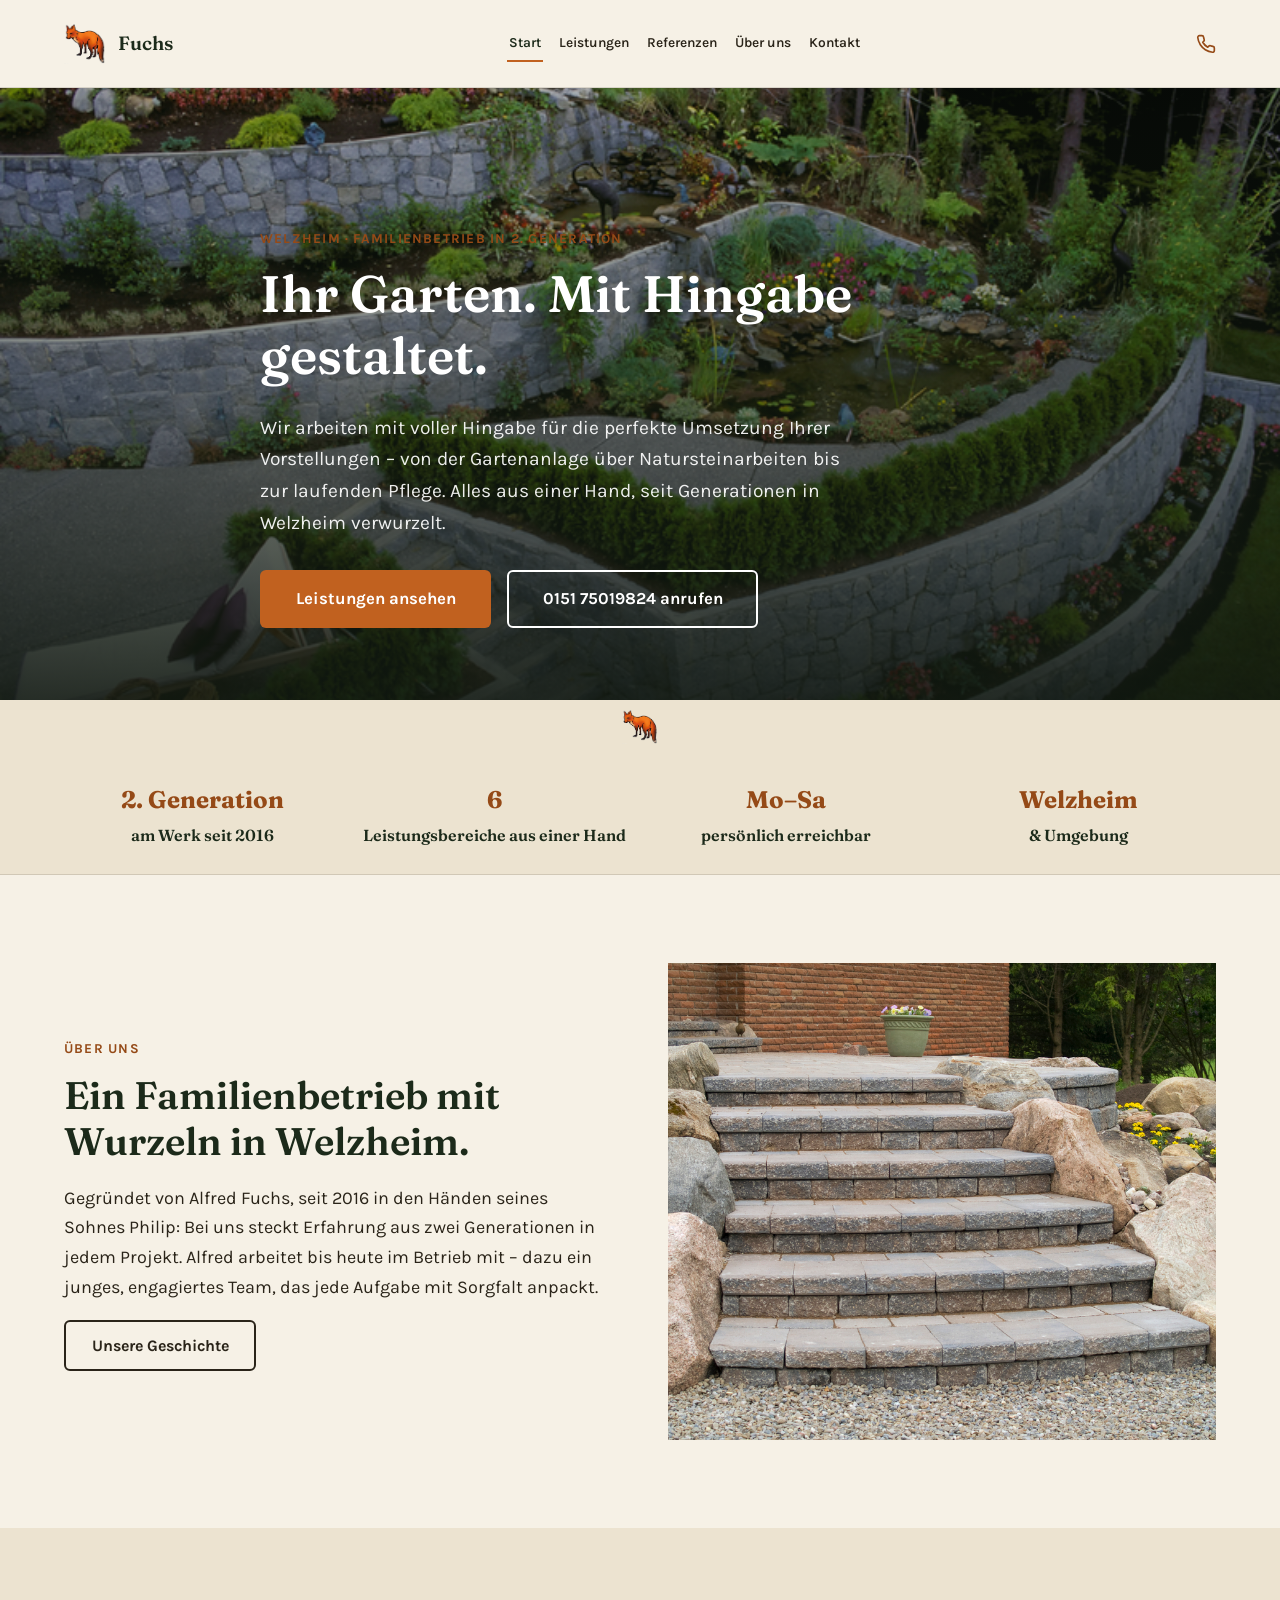
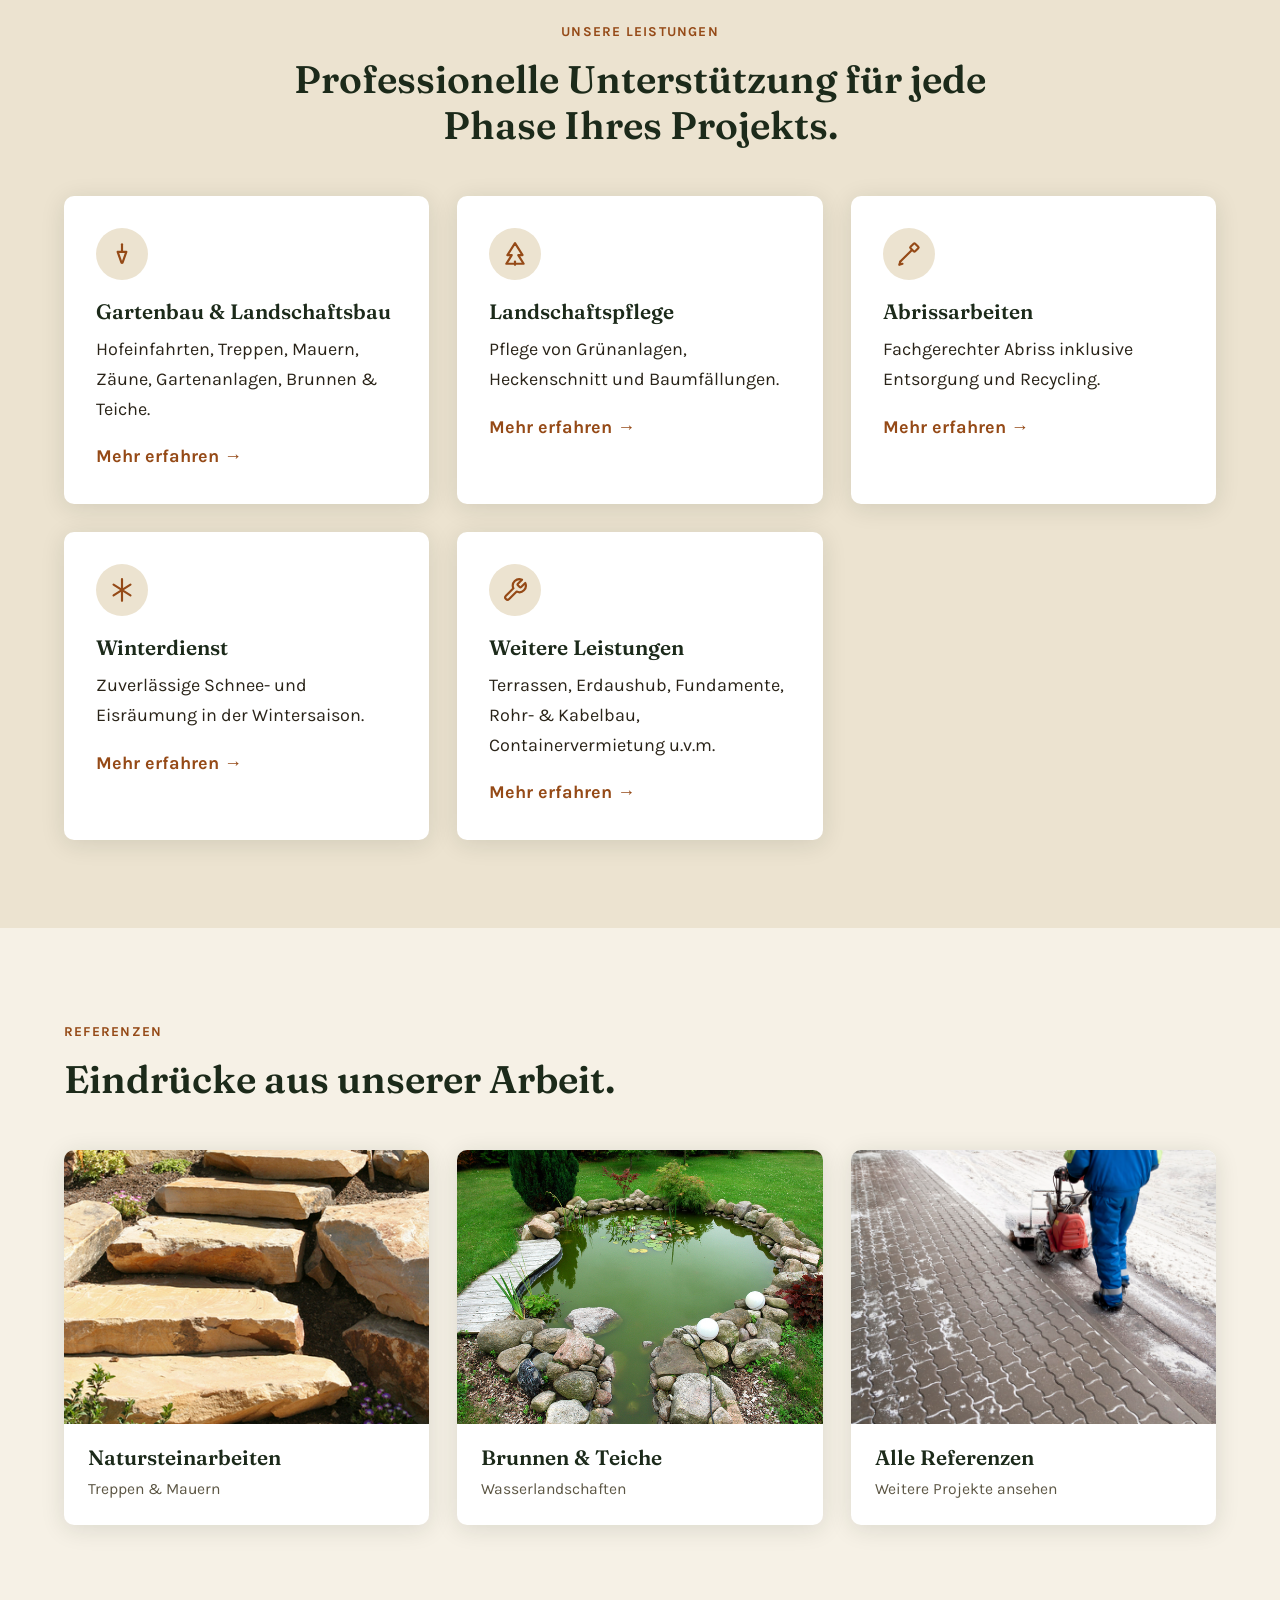
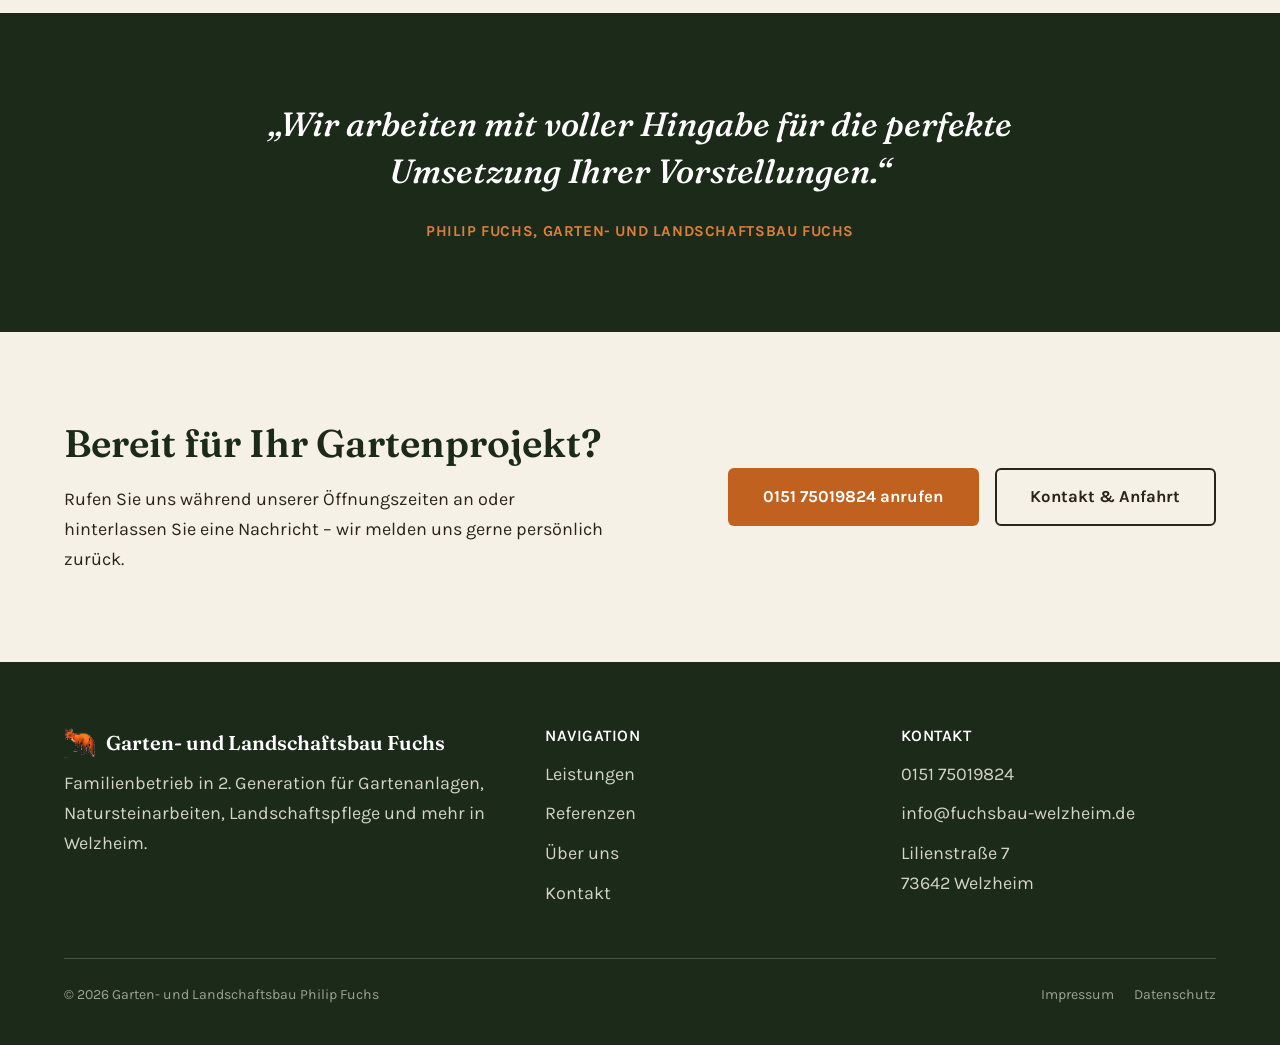
==== commit ca755cb6: "Replace repeating fox pattern with a single real fox at the divider The repeating hand-drawn silhoue" ====
--- a/index.html
+++ b/index.html
@@ -83,20 +83,7 @@
 
   <!-- FUCHS-TRENNLINIE -->
   <div class="fox-divider" aria-hidden="true">
-    <svg width="100%" height="32" preserveAspectRatio="none">
-      <pattern id="foxRow" width="70" height="32" patternUnits="userSpaceOnUse">
-        <g fill="currentColor" transform="translate(8,8) scale(0.1)">
-          <path d="M 55,108 C 30,104 8,88 8,58 C 8,34 26,16 50,20 C 62,22 66,32 58,40 C 48,50 50,66 62,78 C 58,90 62,102 78,104 L 78,112 Z"/>
-          <path d="M 78,108 C 64,104 57,88 62,72 C 67,56 84,49 104,49 L 140,48 C 152,48 163,53 166,64 C 169,75 168,88 172,98 C 160,106 138,110 118,111 C 104,112 90,111 78,108 Z"/>
-          <path d="M 163,68 C 163,52 175,40 191,40 C 205,40 216,50 217,64 C 218,76 209,87 195,89 C 181,90 165,83 163,68 Z"/>
-          <polygon points="204,55 234,73 199,84"/>
-          <polygon points="181,42 189,12 202,40"/>
-          <polygon points="98,108 112,108 109,142 96,142"/>
-          <polygon points="132,109 146,108 143,142 130,142"/>
-        </g>
-      </pattern>
-      <rect width="100%" height="32" fill="url(#foxRow)"/>
-    </svg>
+    <img src="assets/images/fox-logo.png" alt="" class="fox-divider__icon">
   </div>
 
   <!-- TRUST BAR -->
--- a/css/style.css
+++ b/css/style.css
@@ -326,11 +326,10 @@
 }
 
 /* ── Fuchs-Trennlinie ──────────────────────────────────────────
-   Kleine, sich wiederholende Fuchs-Silhouetten als Übergang zwischen
-   Hero-Foto und Trust-Bar — eine Reihe SVG-Pattern statt eines
-   generischen geraden Randes. */
-.fox-divider { width: 100%; height: 32px; background: var(--color-stone-200); color: var(--color-fox); overflow: hidden; }
-.fox-divider svg { display: block; }
+   Ein einzelner Fuchs (echtes Logo-Foto) genau am Übergang zwischen
+   Hero-Foto und Trust-Bar. */
+.fox-divider { width: 100%; padding: 10px 0; background: var(--color-stone-200); display: flex; justify-content: center; align-items: center; }
+.fox-divider__icon { height: 34px; width: auto; }
 
 /* ── Trust Bar ───────────────────────────────────────────────── */
 /* Bewusst HELL statt dunkel direkt nach dem dunklen Hero — sonst
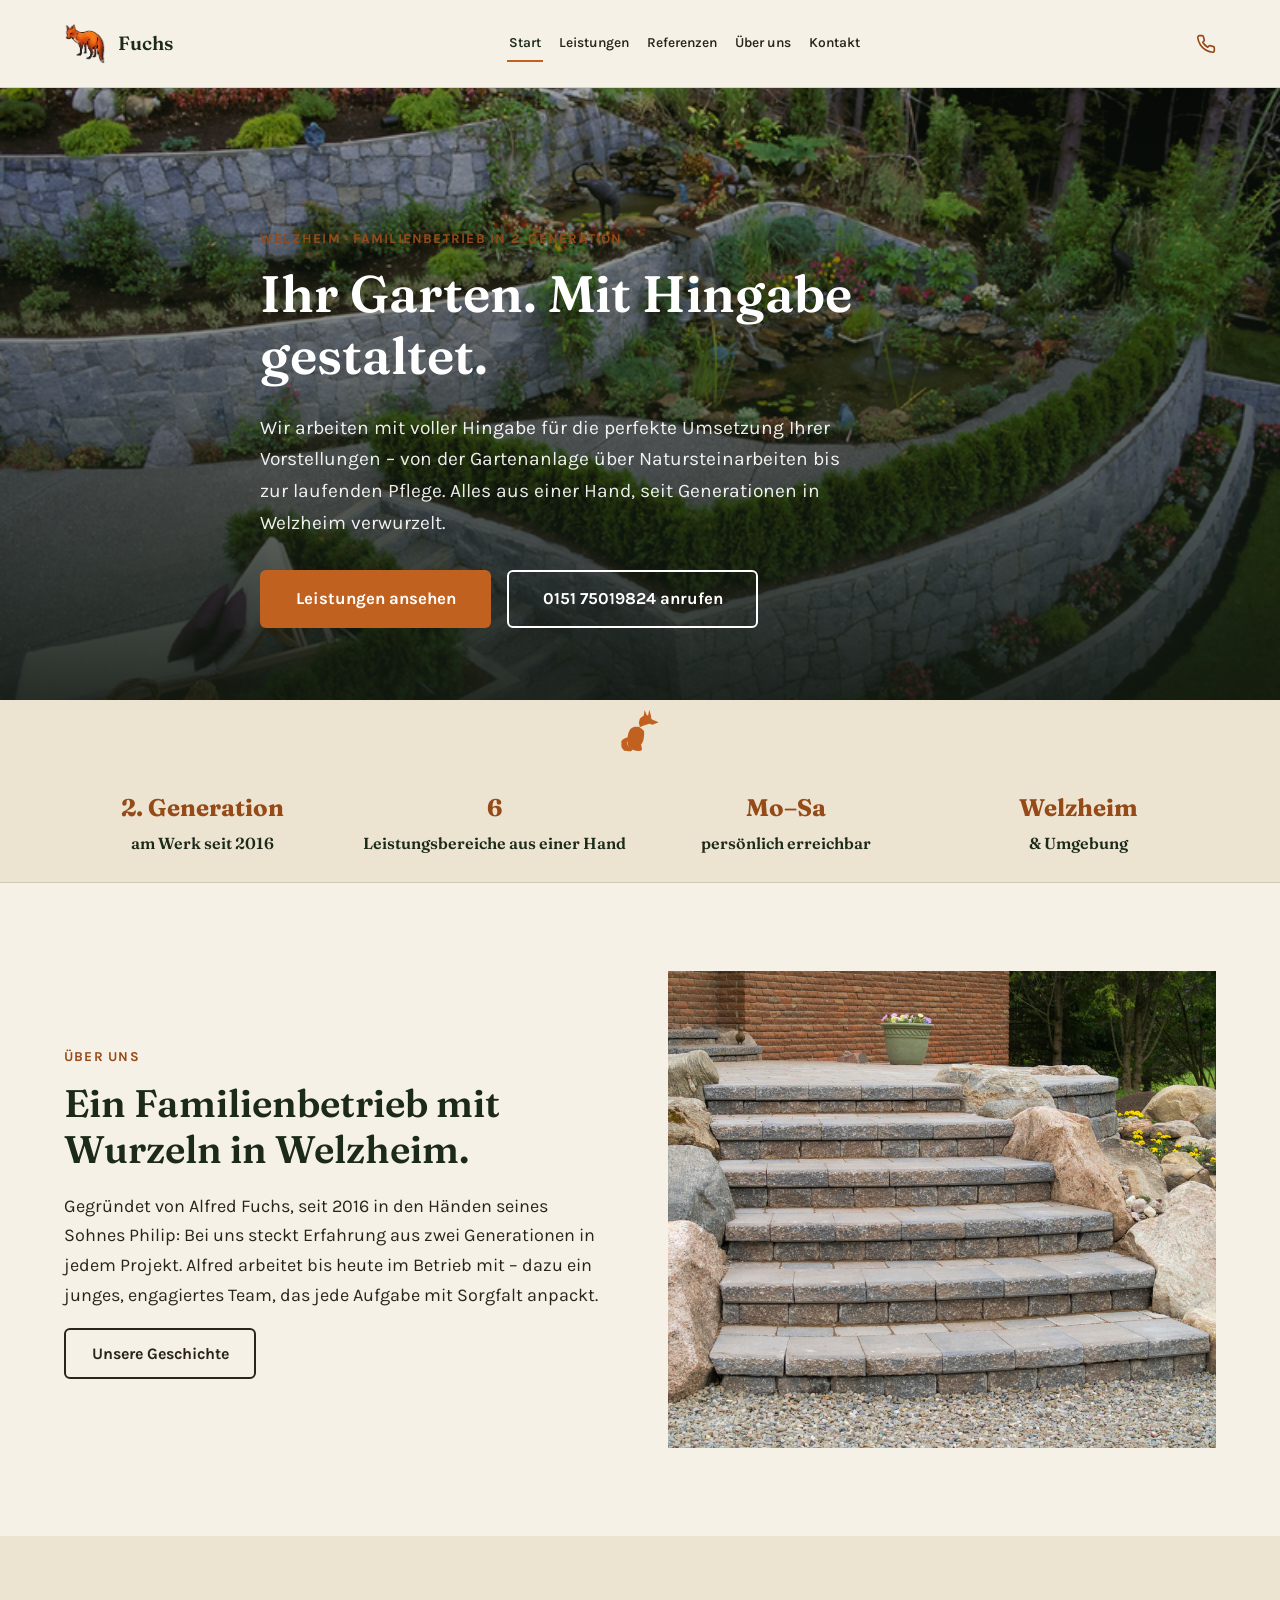
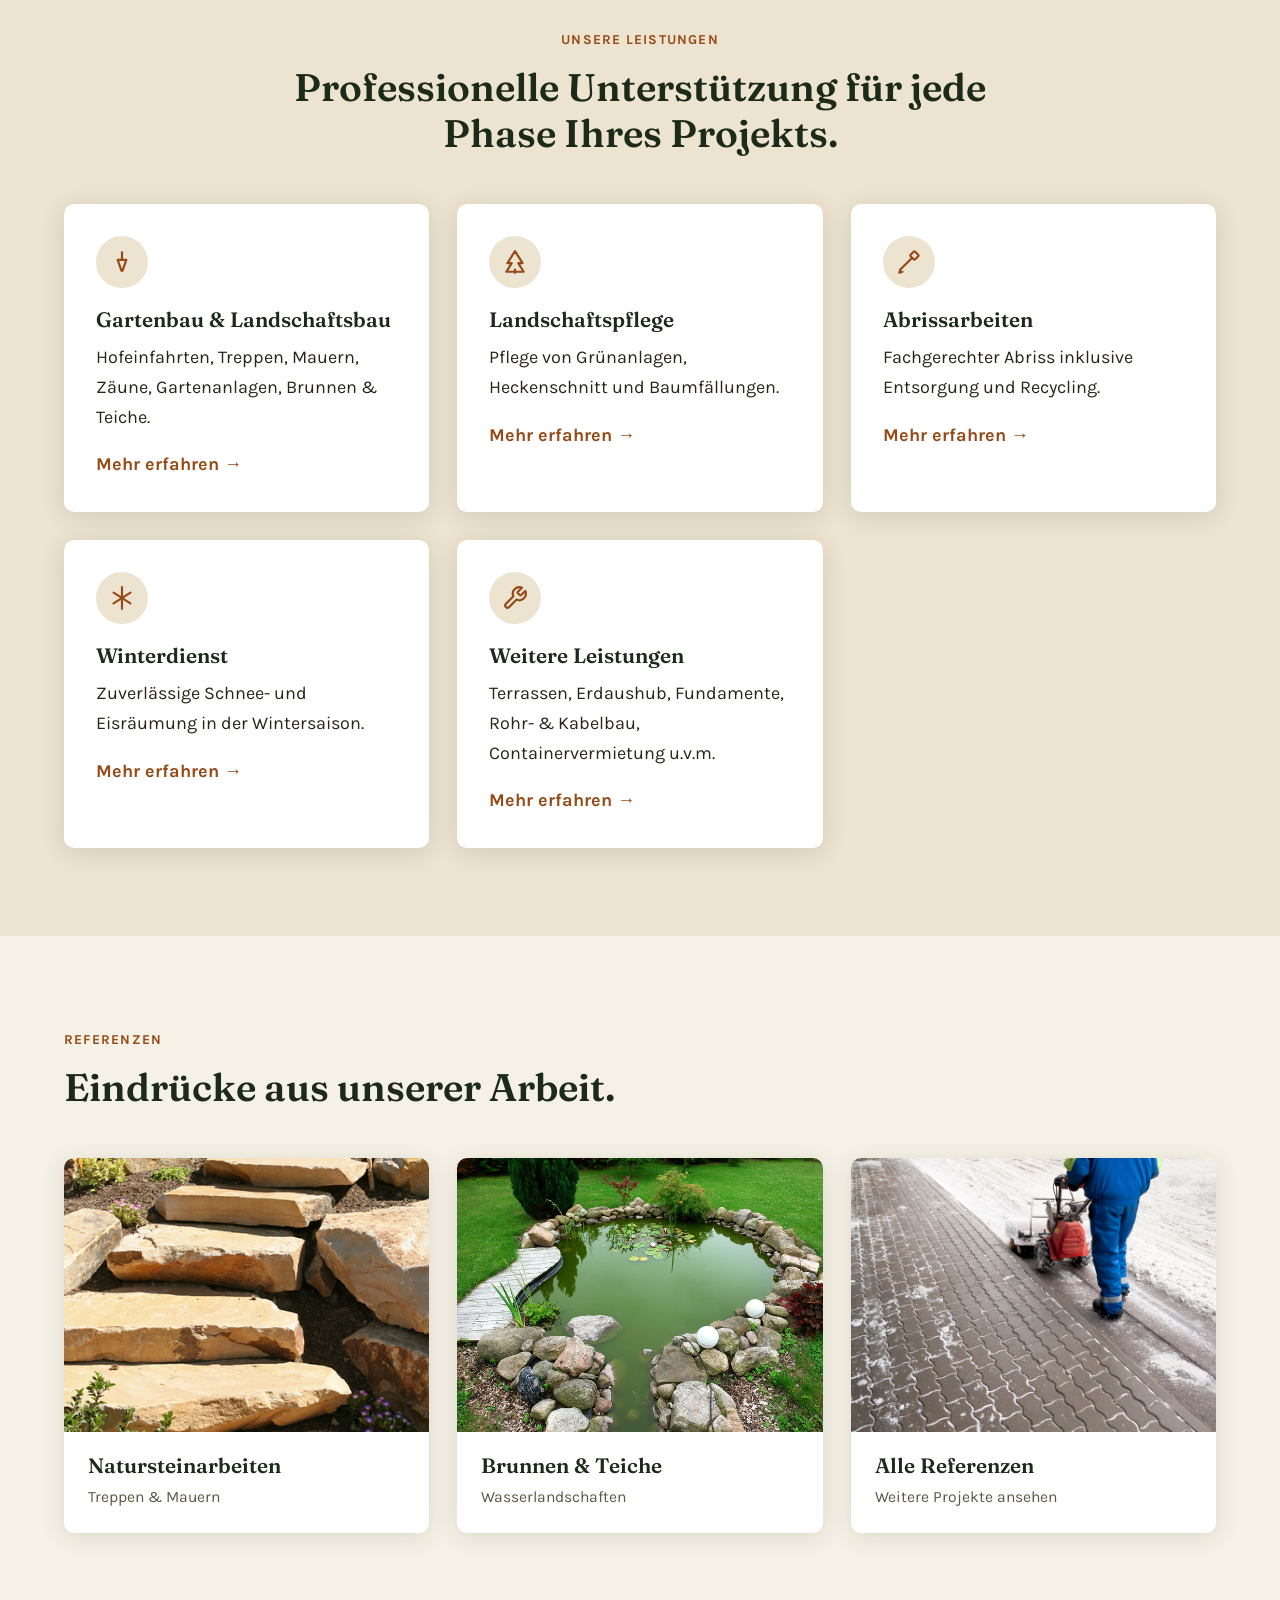
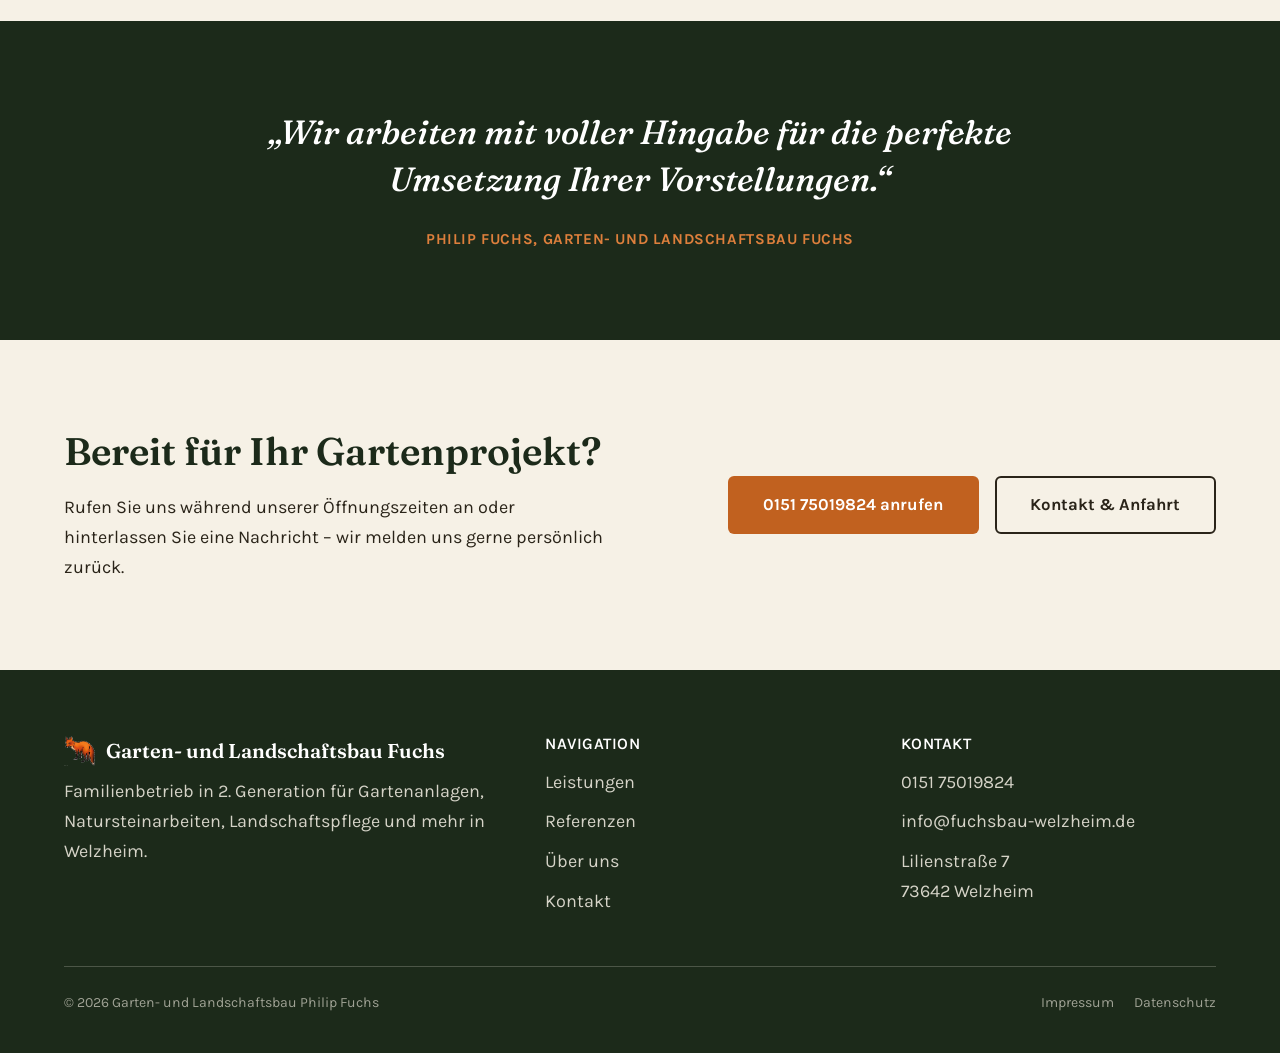
==== commit 735187f0: "Replace divider photo with a hand-drawn sitting fox The photo logo worked but wasn't the elegant lin" ====
--- a/index.html
+++ b/index.html
@@ -83,7 +83,14 @@
 
   <!-- FUCHS-TRENNLINIE -->
   <div class="fox-divider" aria-hidden="true">
-    <img src="assets/images/fox-logo.png" alt="" class="fox-divider__icon">
+    <svg class="fox-divider__icon" viewBox="0 0 200 220" fill="currentColor">
+      <path d="M 60,145 C 48,140 38,140 22,148 C 12,153 8,165 12,168 C 10,178 12,188 14,190 C 18,200 26,205 30,205 C 40,208 48,207 52,207 C 58,208 62,203 65,198 C 58,195 50,192 55,190 C 45,186 40,175 38,168 C 36,160 40,157 44,155 C 48,151 52,150 55,150 C 58,150 62,151 65,152 C 63,148 62,146 60,145 Z"/>
+      <path d="M 90,90 C 78,88 65,90 55,100 C 47,108 42,128 40,145 C 38,160 40,178 50,190 C 58,199 70,203 95,205 C 105,206 112,200 110,195 C 107,185 108,178 105,175 C 112,168 118,158 120,130 C 122,112 119,108 115,105 C 108,98 100,94 100,92 C 97,91 94,90 90,90 Z"/>
+      <polygon points="100,92 95,70 100,50 115,38 135,35 150,42 158,55 190,68 160,80 145,75 130,80 115,85"/>
+      <polygon points="118,42 122,10 138,45"/>
+      <polygon points="138,42 145,8 155,46"/>
+      <polygon points="85,170 100,170 98,205 82,205"/>
+    </svg>
   </div>
 
   <!-- TRUST BAR -->
--- a/css/style.css
+++ b/css/style.css
@@ -326,10 +326,10 @@
 }
 
 /* ── Fuchs-Trennlinie ──────────────────────────────────────────
-   Ein einzelner Fuchs (echtes Logo-Foto) genau am Übergang zwischen
-   Hero-Foto und Trust-Bar. */
-.fox-divider { width: 100%; padding: 10px 0; background: var(--color-stone-200); display: flex; justify-content: center; align-items: center; }
-.fox-divider__icon { height: 34px; width: auto; }
+   Ein einzelner, handgezeichneter sitzender Fuchs genau am Übergang
+   zwischen Hero-Foto und Trust-Bar. */
+.fox-divider { width: 100%; padding: 8px 0; background: var(--color-stone-200); color: var(--color-fox); display: flex; justify-content: center; align-items: center; }
+.fox-divider__icon { height: 46px; width: auto; }
 
 /* ── Trust Bar ───────────────────────────────────────────────── */
 /* Bewusst HELL statt dunkel direkt nach dem dunklen Hero — sonst
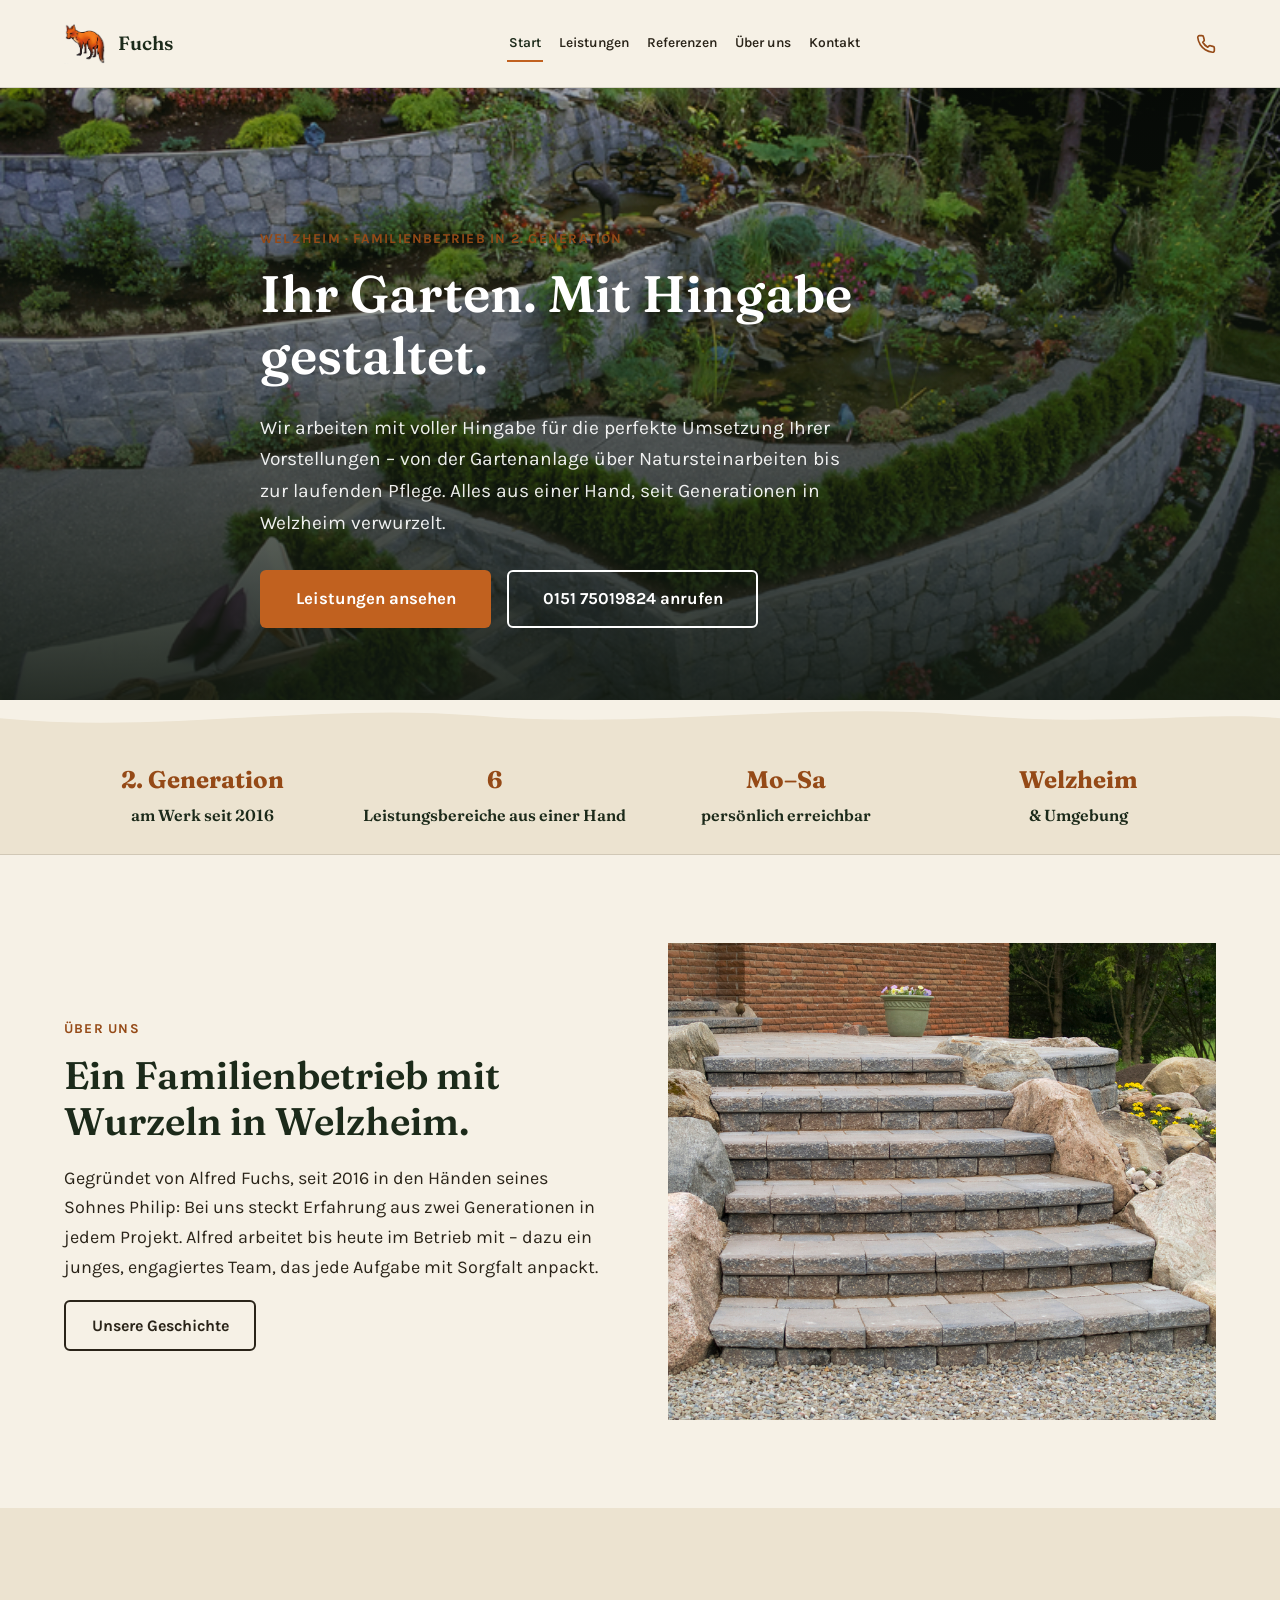
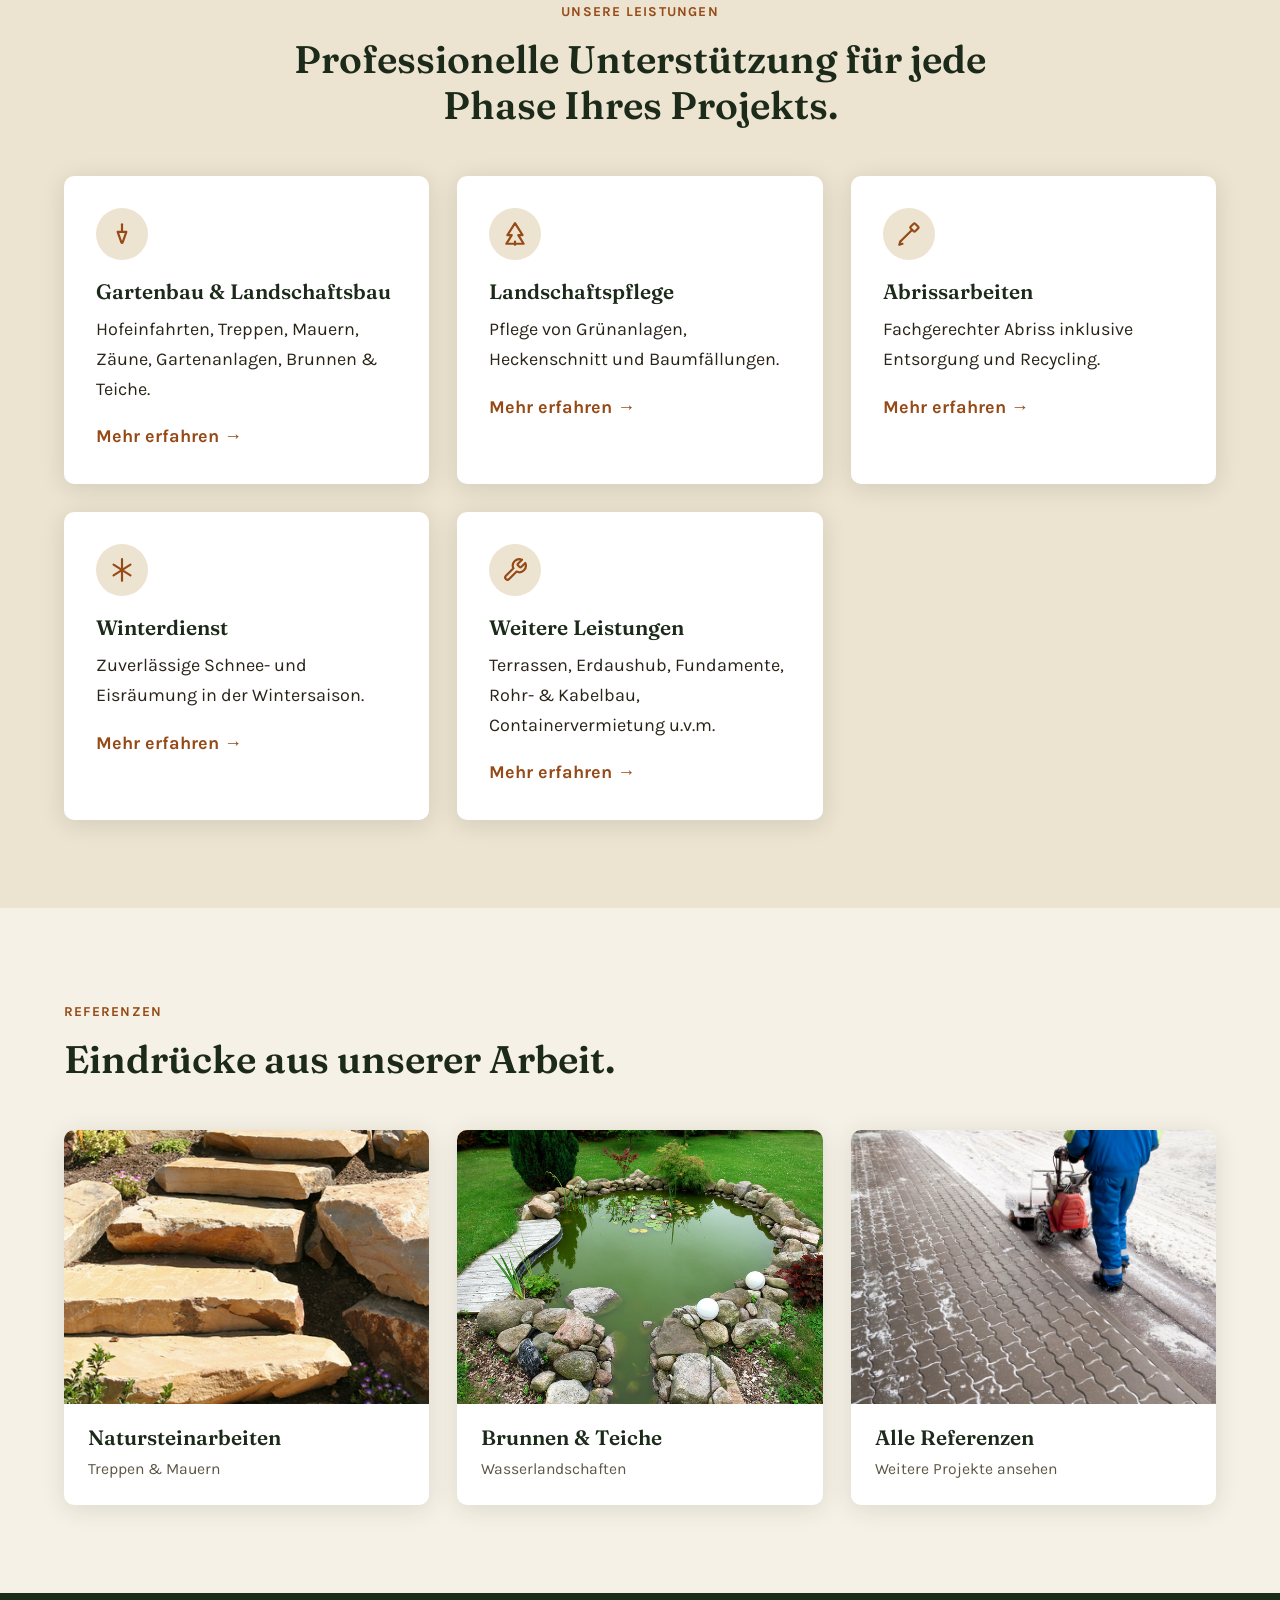
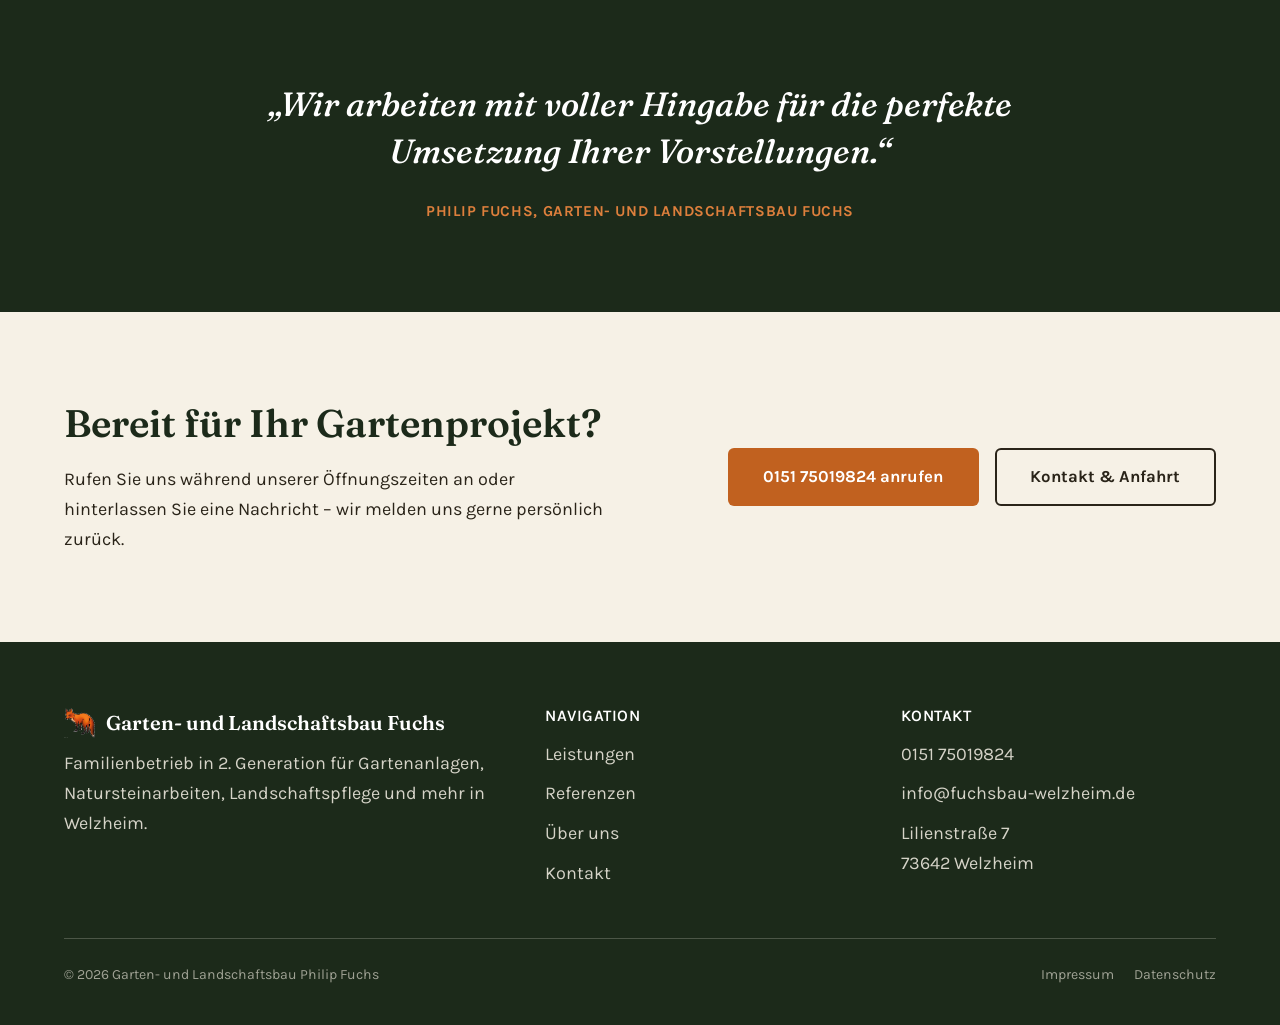
==== commit 0c0f7fb3: "Replace fox divider with a subtle wave shape Dropped the figurative fox icon at the hero/trust-bar s" ====
--- a/index.html
+++ b/index.html
@@ -81,15 +81,10 @@
     </div>
   </section>
 
-  <!-- FUCHS-TRENNLINIE -->
-  <div class="fox-divider" aria-hidden="true">
-    <svg class="fox-divider__icon" viewBox="0 0 200 220" fill="currentColor">
-      <path d="M 60,145 C 48,140 38,140 22,148 C 12,153 8,165 12,168 C 10,178 12,188 14,190 C 18,200 26,205 30,205 C 40,208 48,207 52,207 C 58,208 62,203 65,198 C 58,195 50,192 55,190 C 45,186 40,175 38,168 C 36,160 40,157 44,155 C 48,151 52,150 55,150 C 58,150 62,151 65,152 C 63,148 62,146 60,145 Z"/>
-      <path d="M 90,90 C 78,88 65,90 55,100 C 47,108 42,128 40,145 C 38,160 40,178 50,190 C 58,199 70,203 95,205 C 105,206 112,200 110,195 C 107,185 108,178 105,175 C 112,168 118,158 120,130 C 122,112 119,108 115,105 C 108,98 100,94 100,92 C 97,91 94,90 90,90 Z"/>
-      <polygon points="100,92 95,70 100,50 115,38 135,35 150,42 158,55 190,68 160,80 145,75 130,80 115,85"/>
-      <polygon points="118,42 122,10 138,45"/>
-      <polygon points="138,42 145,8 155,46"/>
-      <polygon points="85,170 100,170 98,205 82,205"/>
+  <!-- WELLEN-TRENNLINIE -->
+  <div class="wave-divider" aria-hidden="true">
+    <svg viewBox="0 0 1440 60" preserveAspectRatio="none">
+      <path d="M0,32 C 180,60 360,4 540,28 C 720,52 900,4 1080,26 C 1260,48 1350,20 1440,32 L1440,60 L0,60 Z"/>
     </svg>
   </div>
 
--- a/css/style.css
+++ b/css/style.css
@@ -325,11 +325,12 @@
   .page-banner { aspect-ratio: 4/3; }
 }
 
-/* ── Fuchs-Trennlinie ──────────────────────────────────────────
-   Ein einzelner, handgezeichneter sitzender Fuchs genau am Übergang
-   zwischen Hero-Foto und Trust-Bar. */
-.fox-divider { width: 100%; padding: 8px 0; background: var(--color-stone-200); color: var(--color-fox); display: flex; justify-content: center; align-items: center; }
-.fox-divider__icon { height: 46px; width: auto; }
+/* ── Wellen-Trennlinie ─────────────────────────────────────────
+   Sanfte Welle statt einer harten geraden Kante zwischen Hero-Foto
+   und Trust-Bar. */
+.wave-divider { width: 100%; line-height: 0; }
+.wave-divider svg { display: block; width: 100%; height: 34px; }
+.wave-divider path { fill: var(--color-stone-200); }
 
 /* ── Trust Bar ───────────────────────────────────────────────── */
 /* Bewusst HELL statt dunkel direkt nach dem dunklen Hero — sonst
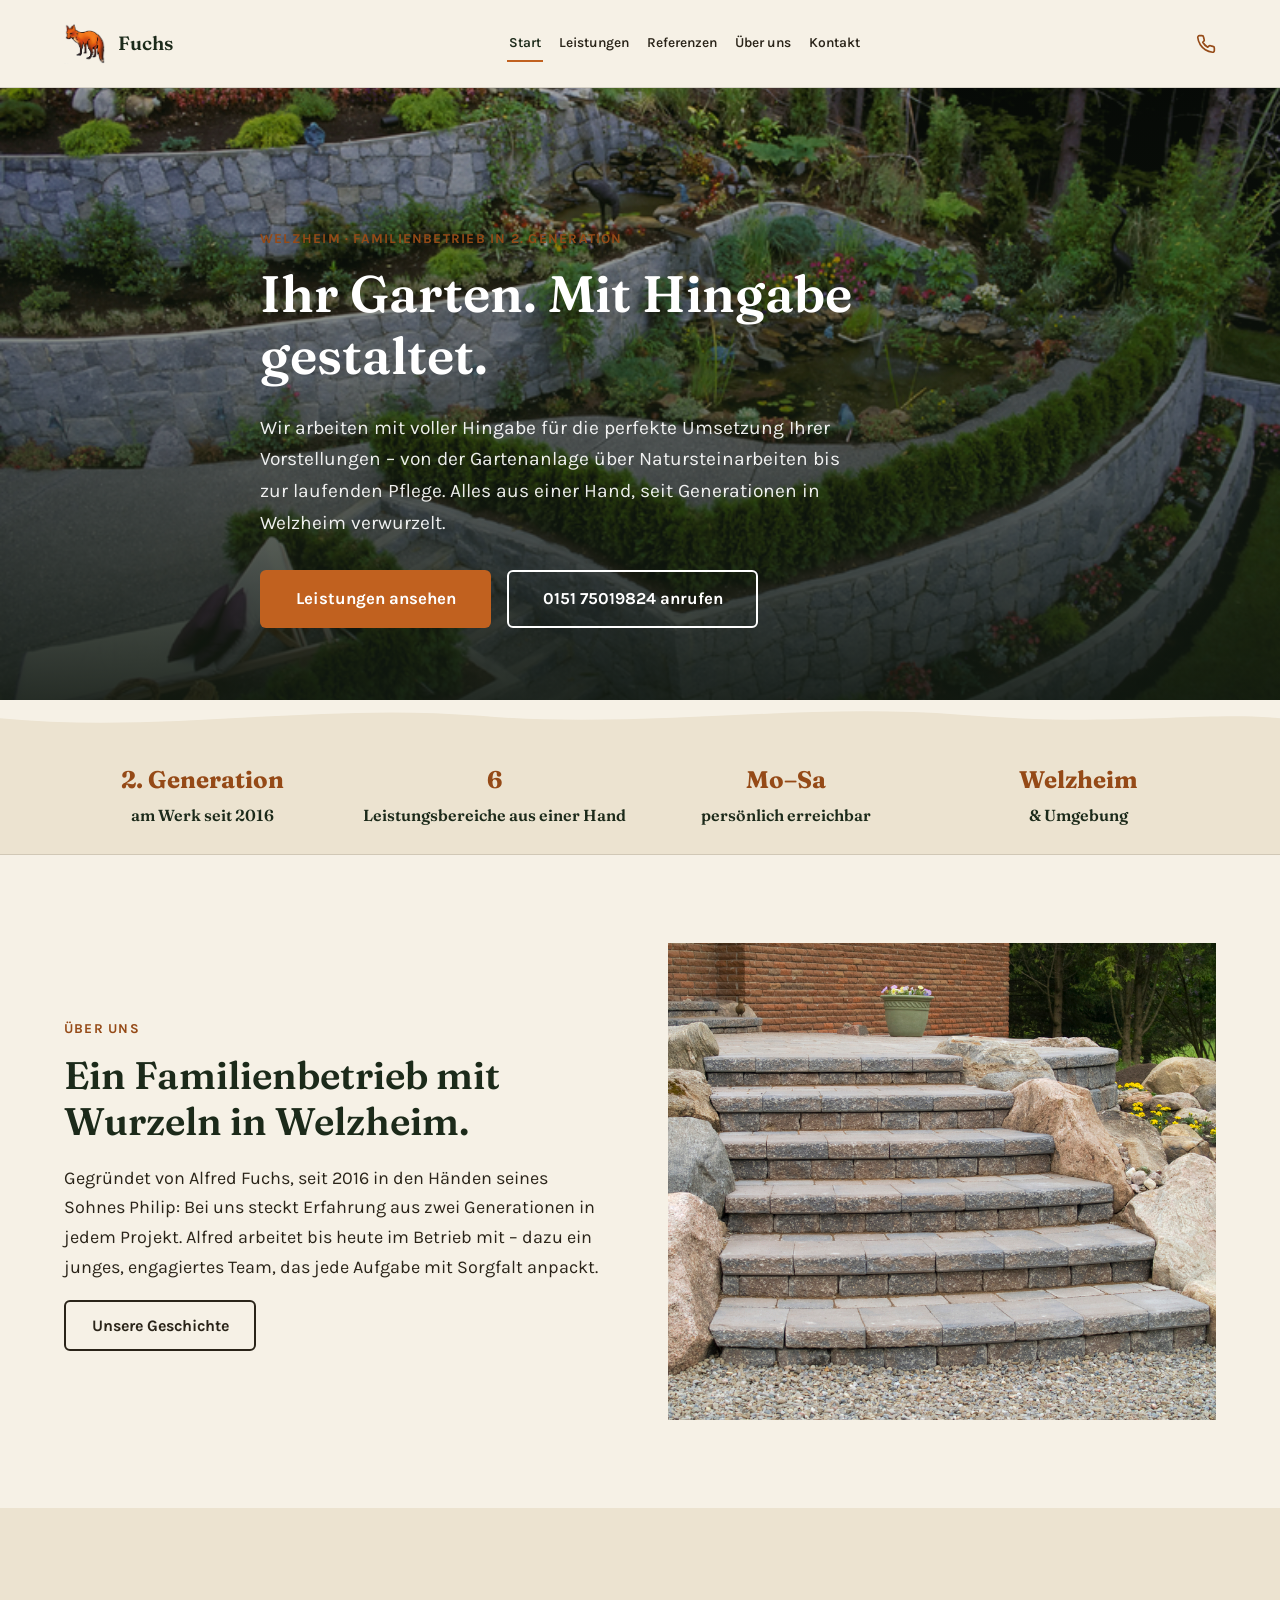
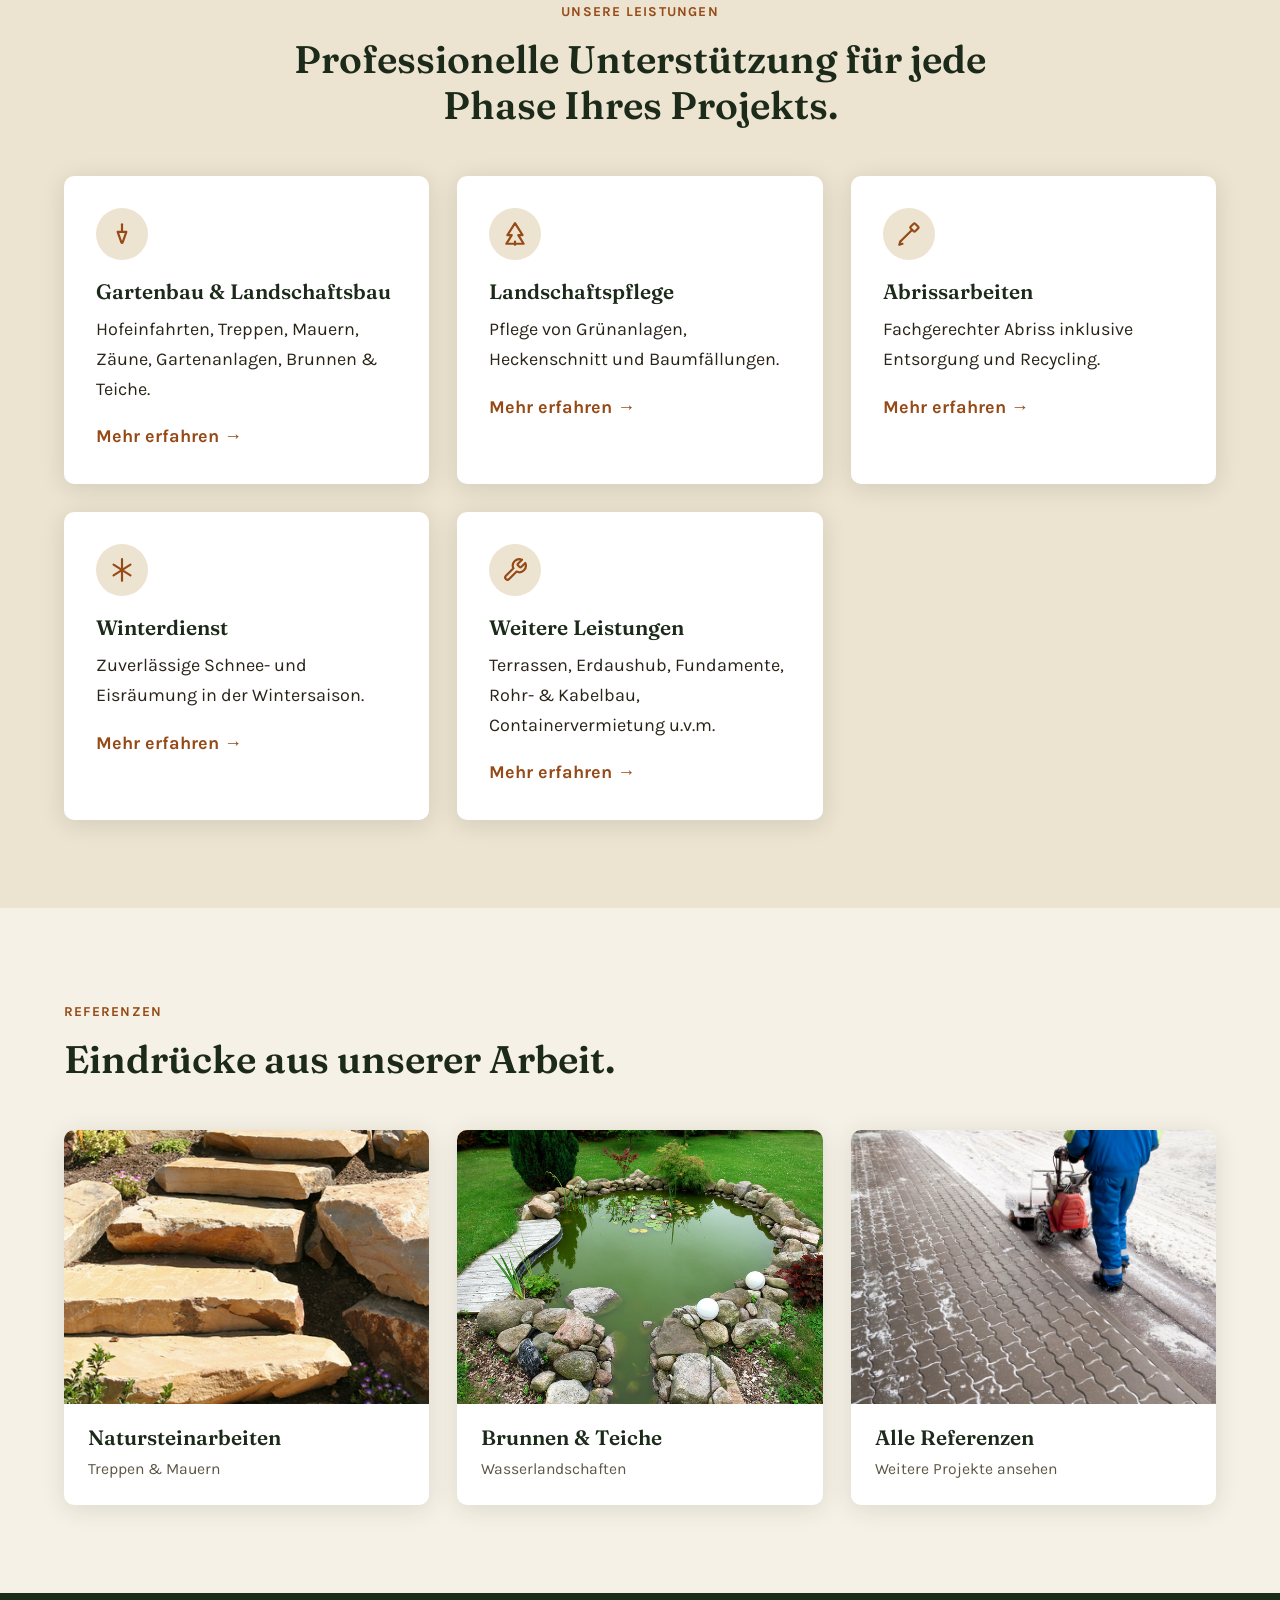
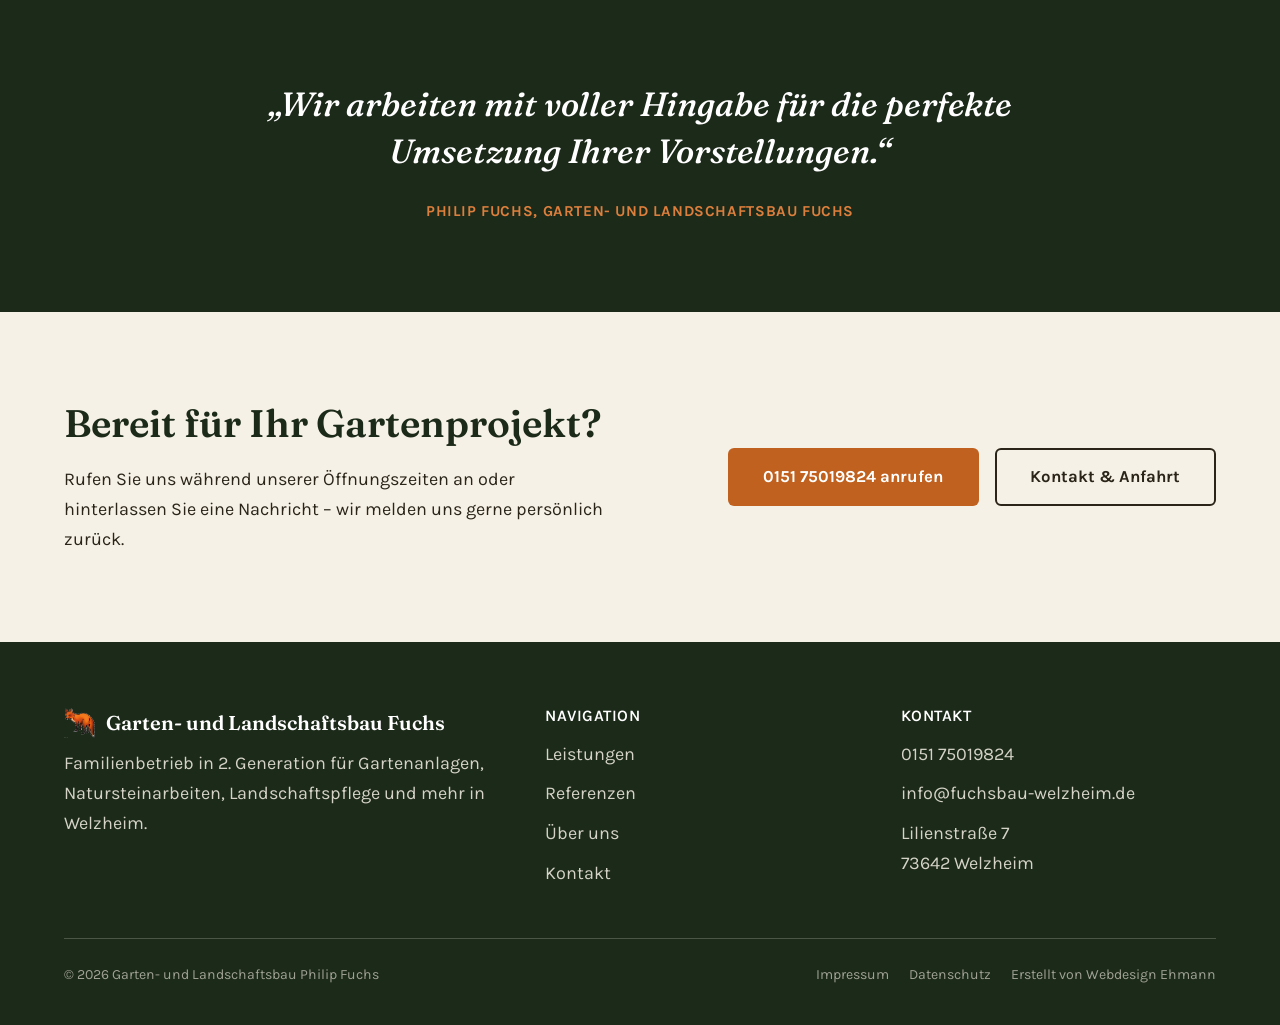
==== commit aadb94c0: "Add footer credit link to Webdesign Ehmann" ====
--- a/index.html
+++ b/index.html
@@ -239,6 +239,7 @@
       <ul>
         <li><a href="impressum.html">Impressum</a></li>
         <li><a href="datenschutz.html">Datenschutz</a></li>
+        <li><a href="https://www.webdesign-ehmann.de" target="_blank" rel="noopener">Erstellt von Webdesign Ehmann</a></li>
       </ul>
     </div>
   </div>
